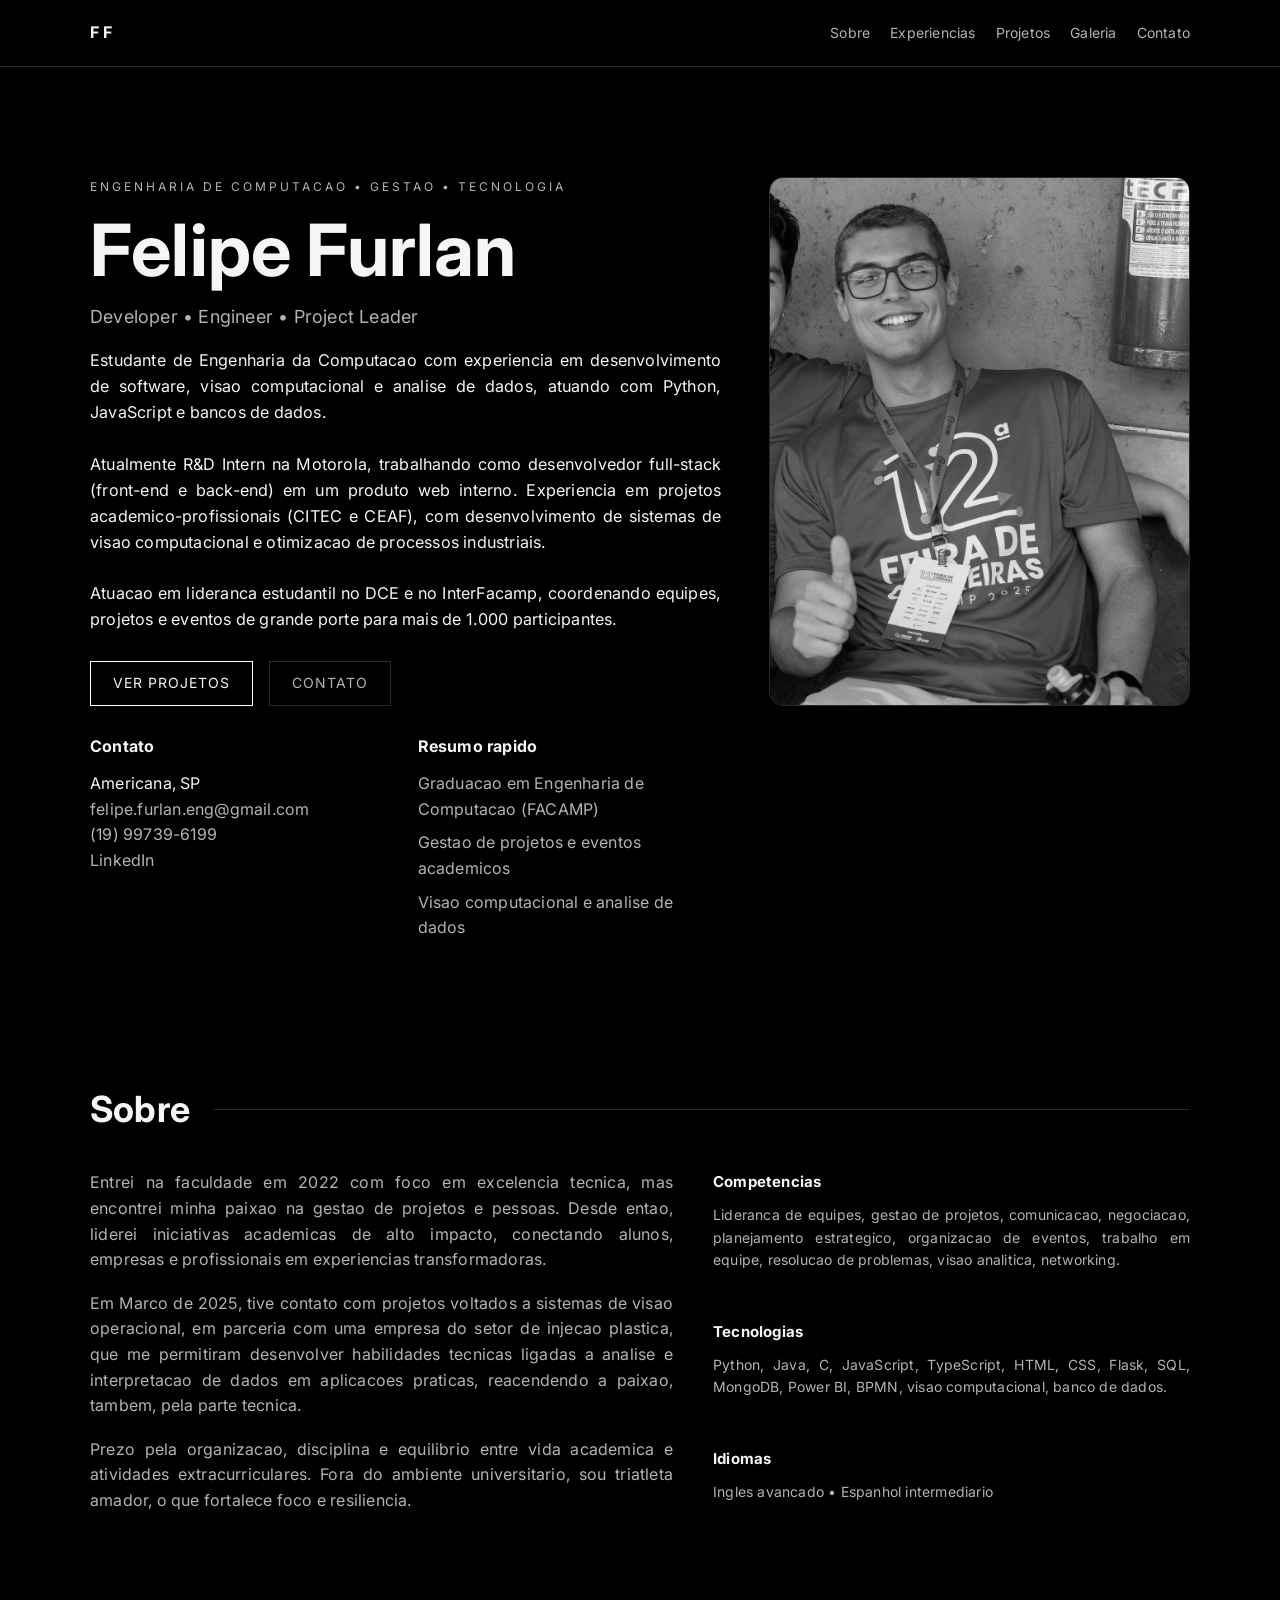
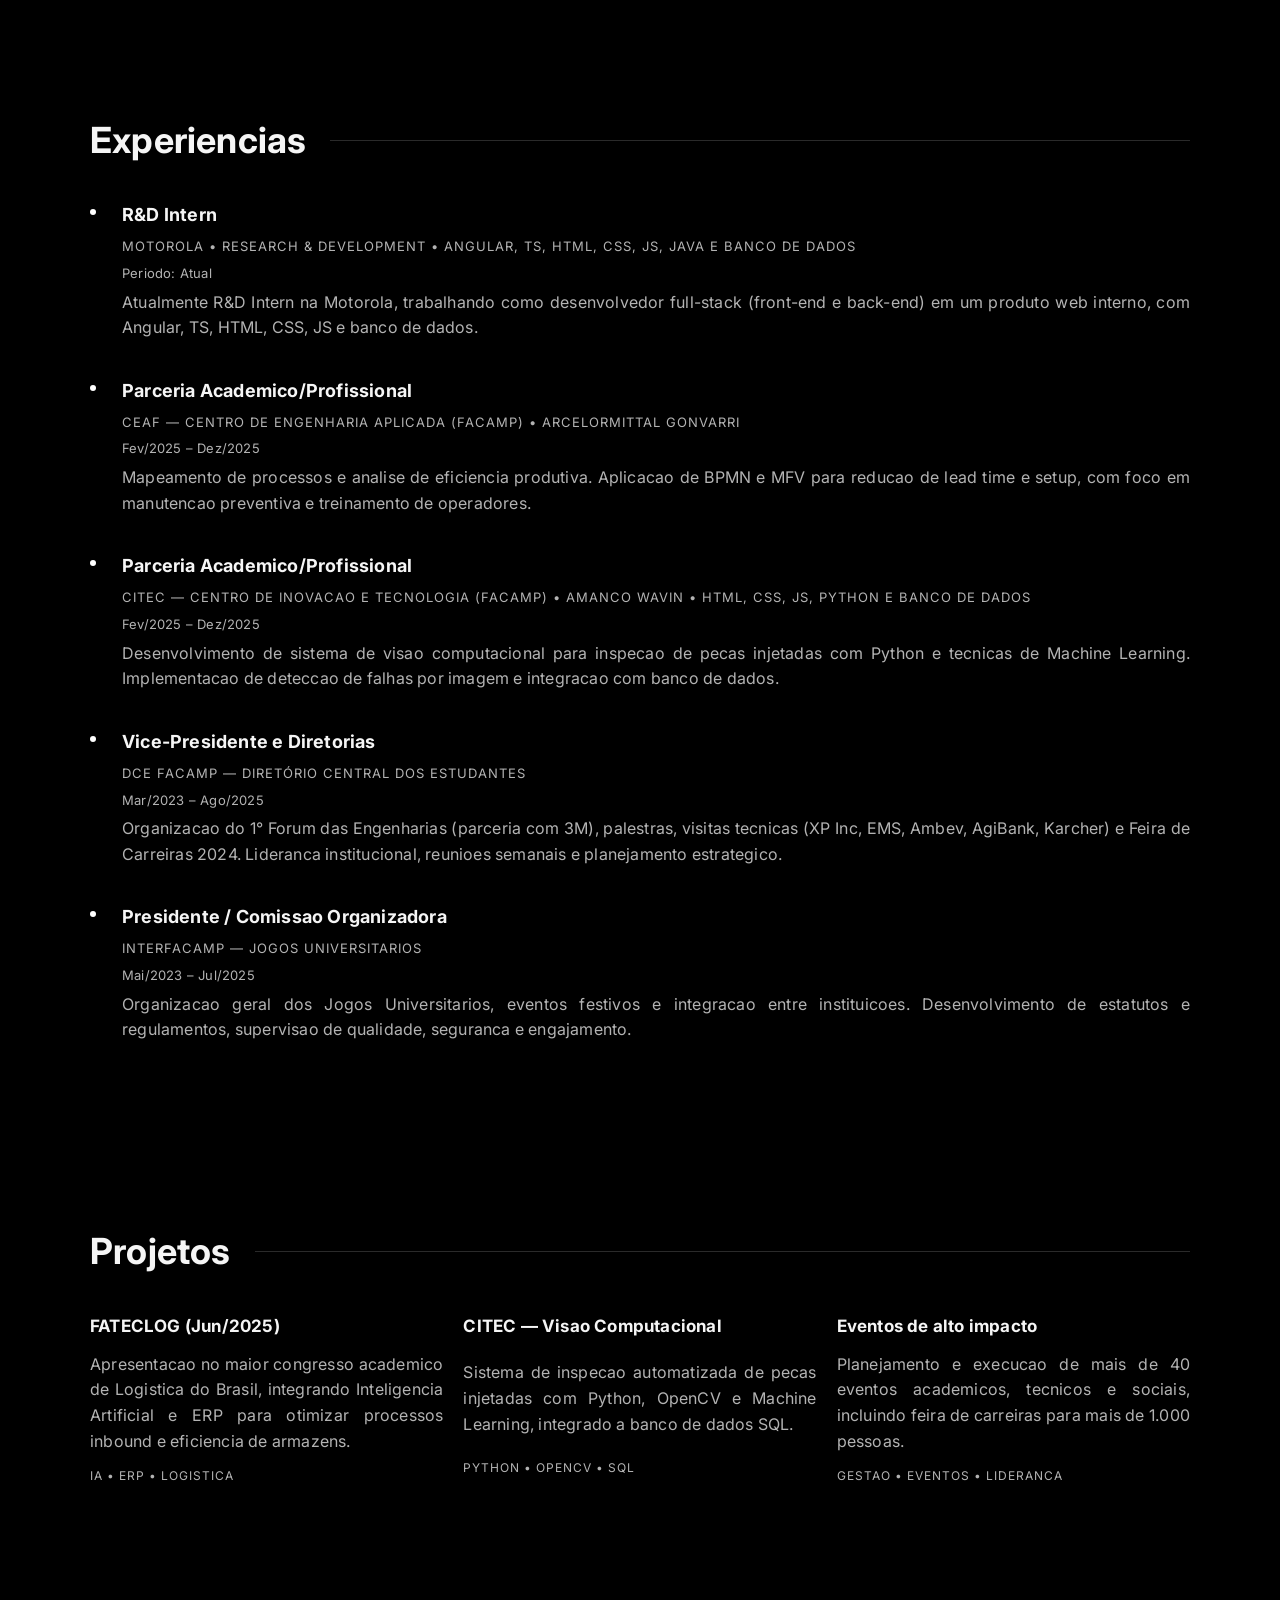
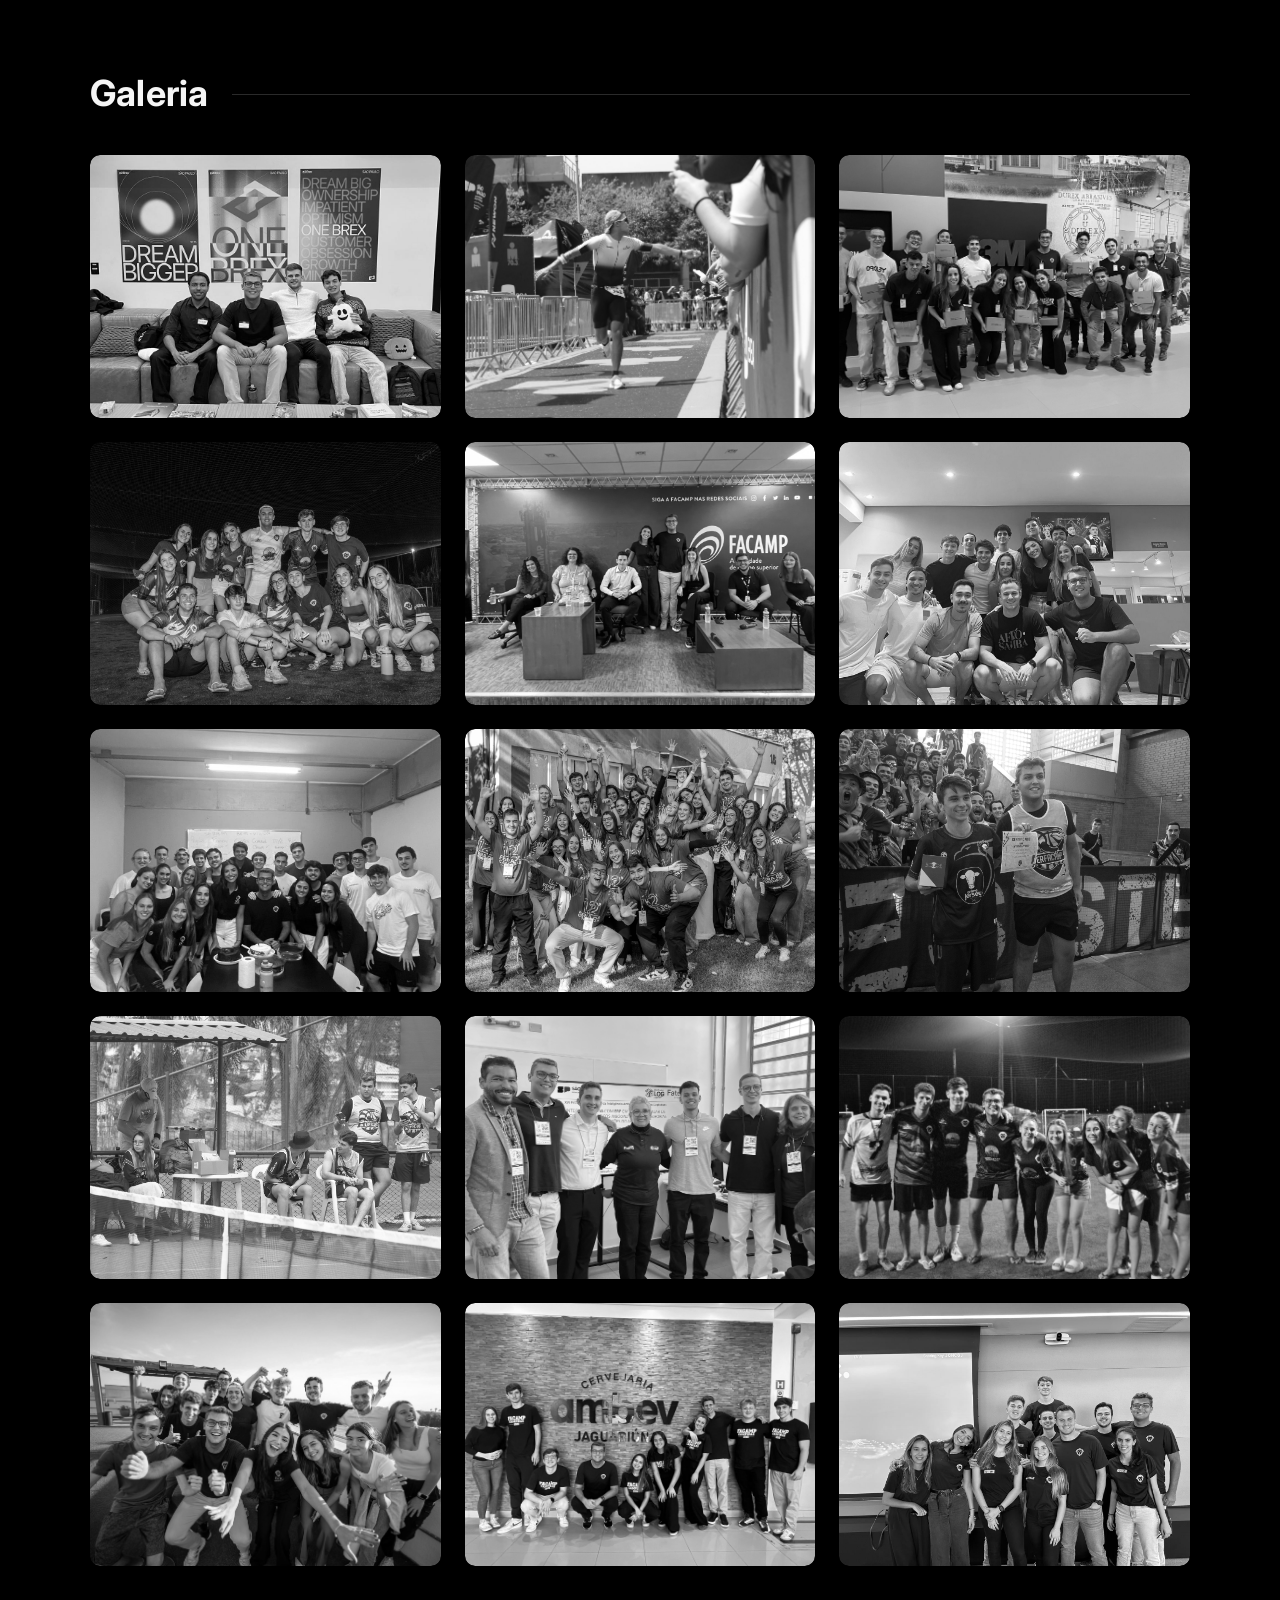
==== index.html @ 0fa77a97 "Use Portuguese section anchors in navigation." ====
<!DOCTYPE html>
<html lang="pt-BR">
  <head>
    <meta charset="UTF-8" />
    <meta name="viewport" content="width=device-width, initial-scale=1.0" />
    <title>Felipe Furlan | CV</title>
    <link rel="preconnect" href="https://fonts.googleapis.com" />
    <link rel="preconnect" href="https://fonts.gstatic.com" crossorigin />
    <link
      href="https://fonts.googleapis.com/css2?family=Inter:wght@300;400;500;600;700&display=swap"
      rel="stylesheet"
    />
    <link rel="stylesheet" href="assets/css/style.css" />
  </head>
  <body>
    <header class="site-header">
      <div class="container">
        <nav class="nav">
          <div class="logo">FF</div>
          <div class="nav-links">
            <a href="#sobre">Sobre</a>
            <a href="#experiencias">Experiencias</a>
            <a href="#projetos">Projetos</a>
            <a href="#galeria">Galeria</a>
            <a href="#contato">Contato</a>
          </div>
        </nav>
      </div>
    </header>

    <main>
      <section class="hero" id="top">
        <div class="container hero-grid">
          <div class="hero-text reveal">
            <p class="eyebrow">Engenharia de Computacao • Gestao • Tecnologia</p>
            <h1>Felipe Furlan</h1>
            <p class="subtitle">Developer • Engineer • Project Leader</p>
            <p class="lead">
              Estudante de Engenharia da Computacao com experiencia em
              desenvolvimento de software, visao computacional e analise de dados,
              atuando com Python, JavaScript e bancos de dados.
              <br /><br />
              Atualmente R&amp;D Intern na Motorola, trabalhando como desenvolvedor
              full-stack (front-end e back-end) em um produto web interno.
              Experiencia em projetos academico-profissionais (CITEC e CEAF), com
              desenvolvimento de sistemas de visao computacional e otimizacao de
              processos industriais.
              <br /><br />
              Atuacao em lideranca estudantil no DCE e no InterFacamp, coordenando
              equipes, projetos e eventos de grande porte para mais de 1.000
              participantes.
            </p>
            <div class="hero-actions">
              <a class="btn" href="#projetos">Ver projetos</a>
              <a class="btn ghost" href="#contato">Contato</a>
            </div>
            <div class="hero-info">
              <div class="info-card">
                <h3>Contato</h3>
                <p>Americana, SP</p>
                <p>
                  <a href="mailto:felipe.furlan.eng@gmail.com"
                    >felipe.furlan.eng@gmail.com</a
                  >
                </p>
                <p><a href="tel:+5519997396199">(19) 99739-6199</a></p>
                <p>
                  <a
                    href="https://www.linkedin.com/in/felipe-furlan-"
                    target="_blank"
                    rel="noreferrer"
                    >LinkedIn</a
                  >
                </p>
              </div>
              <div class="info-card">
                <h3>Resumo rapido</h3>
                <ul>
                  <li>Graduacao em Engenharia de Computacao (FACAMP)</li>
                  <li>Gestao de projetos e eventos academicos</li>
                  <li>Visao computacional e analise de dados</li>
                </ul>
              </div>
            </div>
          </div>
          <div class="hero-panel reveal">
            <div class="hero-photo">
              <button
                class="modal-trigger"
                data-title="Felipe Furlan"
                data-description="Estudante de Engenharia da Computacao, R&amp;D Intern na Motorola, com experiencia em desenvolvimento full-stack, visao computacional e analise de dados.&#10;&#10;Atuacao em projetos academico-profissionais (CITEC e CEAF) e em lideranca estudantil no DCE e InterFacamp, coordenando equipes e eventos de grande porte."
                data-size="fit"
                aria-label="Foto do Felipe Furlan"
              >
                <img src="Fotos/Felipe_Home.jpeg" alt="Felipe Furlan" />
              </button>
            </div>
          </div>
        </div>
      </section>

      <section class="section reveal" id="sobre">
        <div class="container">
          <div class="section-header">
            <h2>Sobre</h2>
            <div class="divider"></div>
          </div>
          <div class="about-grid">
            <div class="about-text">
              <p>
                Entrei na faculdade em 2022 com foco em excelencia tecnica, mas
                encontrei minha paixao na gestao de projetos e pessoas. Desde entao,
                liderei iniciativas academicas de alto impacto, conectando alunos,
                empresas e profissionais em experiencias transformadoras.
              </p>
              <p>
                Em Marco de 2025, tive contato com projetos voltados a sistemas de
                visao operacional, em parceria com uma empresa do setor de injecao
                plastica, que me permitiram desenvolver habilidades tecnicas ligadas
                a analise e interpretacao de dados em aplicacoes praticas,
                reacendendo a paixao, tambem, pela parte tecnica.
              </p>
              <p>
                Prezo pela organizacao, disciplina e equilibrio entre vida academica
                e atividades extracurriculares. Fora do ambiente universitario, sou
                triatleta amador, o que fortalece foco e resiliencia.
              </p>
            </div>
            <div class="about-skills">
              <div class="skill-block">
                <h3>Competencias</h3>
                <p>
                  Lideranca de equipes, gestao de projetos, comunicacao, negociacao,
                  planejamento estrategico, organizacao de eventos, trabalho em
                  equipe, resolucao de problemas, visao analitica, networking.
                </p>
              </div>
              <div class="skill-block">
                <h3>Tecnologias</h3>
                <p>
                  Python, Java, C, JavaScript, TypeScript, HTML, CSS, Flask, SQL,
                  MongoDB, Power BI, BPMN, visao computacional, banco de dados.
                </p>
              </div>
              <div class="skill-block">
                <h3>Idiomas</h3>
                <p>Ingles avancado • Espanhol intermediario</p>
              </div>
            </div>
          </div>
        </div>
      </section>

      <section class="section reveal" id="experiencias">
        <div class="container">
          <div class="section-header">
            <h2>Experiencias</h2>
            <div class="divider"></div>
          </div>
          <div class="timeline">
            <article class="timeline-item">
              <span class="timeline-dot" aria-hidden="true"></span>
              <div class="timeline-content">
                <h3>R&amp;D Intern</h3>
                <p class="experience-company">
                  Motorola • Research &amp; Development • Angular, TS, HTML, CSS, JS, Java
                  e banco de dados
                </p>
                <p class="experience-meta">Periodo: Atual</p>
                <p class="experience-description">
                  Atualmente R&amp;D
                  Intern na Motorola, trabalhando como desenvolvedor full-stack
                  (front-end e back-end) em um produto web interno, com Angular,
                  TS, HTML, CSS, JS e banco de dados.
                </p>
              </div>
            </article>
            <article class="timeline-item">
              <span class="timeline-dot" aria-hidden="true"></span>
              <div class="timeline-content">
                <h3>Parceria Academico/Profissional</h3>
                <p class="experience-company">
                  CEAF — Centro de Engenharia Aplicada (FACAMP) • ArcelorMittal
                  Gonvarri
                </p>
                <p class="experience-meta">Fev/2025 – Dez/2025</p>
                <p class="experience-description">
                  Mapeamento de processos e analise de eficiencia produtiva.
                  Aplicacao de BPMN e MFV para reducao de lead time e setup, com
                  foco em manutencao preventiva e treinamento de operadores.
                </p>
              </div>
            </article>
            <article class="timeline-item">
              <span class="timeline-dot" aria-hidden="true"></span>
              <div class="timeline-content">
                <h3>Parceria Academico/Profissional</h3>
                <p class="experience-company">
                  CITEC — Centro de Inovacao e Tecnologia (FACAMP) • Amanco Wavin •
                  HTML, CSS, JS, Python e banco de dados
                </p>
                <p class="experience-meta">Fev/2025 – Dez/2025</p>
                <p class="experience-description">
                  Desenvolvimento de sistema de visao computacional para inspecao
                  de pecas injetadas com Python e tecnicas de Machine Learning.
                  Implementacao de deteccao de falhas por imagem e integracao com
                  banco de dados.
                </p>
              </div>
            </article>
            <article class="timeline-item">
              <span class="timeline-dot" aria-hidden="true"></span>
              <div class="timeline-content">
                <h3>Vice-Presidente e Diretorias</h3>
                <p class="experience-company">
                  DCE FACAMP — Diretório Central dos Estudantes
                </p>
                <p class="experience-meta">Mar/2023 – Ago/2025</p>
                <p class="experience-description">
                  Organizacao do 1° Forum das Engenharias (parceria com 3M),
                  palestras, visitas tecnicas (XP Inc, EMS, Ambev, AgiBank, Karcher)
                  e Feira de Carreiras 2024. Lideranca institucional, reunioes
                  semanais e planejamento estrategico.
                </p>
              </div>
            </article>
            <article class="timeline-item">
              <span class="timeline-dot" aria-hidden="true"></span>
              <div class="timeline-content">
                <h3>Presidente / Comissao Organizadora</h3>
                <p class="experience-company">Interfacamp — Jogos Universitarios</p>
                <p class="experience-meta">Mai/2023 – Jul/2025</p>
                <p class="experience-description">
                  Organizacao geral dos Jogos Universitarios, eventos festivos e
                  integracao entre instituicoes. Desenvolvimento de estatutos e
                  regulamentos, supervisao de qualidade, seguranca e engajamento.
                </p>
              </div>
            </article>
          </div>
        </div>
      </section>

      <section class="section reveal" id="projetos">
        <div class="container">
          <div class="section-header">
            <h2>Projetos</h2>
            <div class="divider"></div>
          </div>
          <div class="cards">
            <article class="card">
              <h3>FATECLOG (Jun/2025)</h3>
              <p>
                Apresentacao no maior congresso academico de Logistica do Brasil,
                integrando Inteligencia Artificial e ERP para otimizar processos
                inbound e eficiencia de armazens.
              </p>
              <span class="tag">IA • ERP • Logistica</span>
            </article>
            <article class="card">
              <h3>CITEC — Visao Computacional</h3>
              <p>
                Sistema de inspecao automatizada de pecas injetadas com Python,
                OpenCV e Machine Learning, integrado a banco de dados SQL.
              </p>
              <span class="tag">Python • OpenCV • SQL</span>
            </article>
            <article class="card">
              <h3>Eventos de alto impacto</h3>
              <p>
                Planejamento e execucao de mais de 40 eventos academicos, tecnicos
                e sociais, incluindo feira de carreiras para mais de 1.000 pessoas.
              </p>
              <span class="tag">Gestao • Eventos • Lideranca</span>
            </article>
          </div>
        </div>
      </section>

      <section class="section reveal" id="galeria">
        <div class="container">
          <div class="section-header">
            <h2>Galeria</h2>
            <div class="divider"></div>
          </div>
          <div class="gallery-grid">
            <button
              class="gallery-item"
              data-title="Brex Challenge (2025)"
              data-description="Hackathon na sede da Brex, com foco em inovacao, negocios e resolucao de problemas reais."
              aria-label="Brex Challenge (2025)"
            >
              <img src="Fotos/Brex_Challlenge.jpeg" alt="Brex Challenge (2025)" />
            </button>
            <button
              class="gallery-item"
              data-title="Ironman 70.3 SP (2024)"
              data-description="Prova de endurance (1,9 km natacao, 90 km ciclismo e 21 km corrida), reforcando disciplina e resiliencia."
              aria-label="Ironman 70.3 SP (2024)"
            >
              <img src="Fotos/Meio_Iron_Final.JPG" alt="Ironman 70.3 SP (2024)" />
            </button>
            <button
              class="gallery-item"
              data-title="Visita Tecnica – 3M (2024)"
              data-description="Imersao no centro de inovacao e aplicacoes industriais de engenharia."
              aria-label="Visita Tecnica – 3M (2024)"
            >
              <img src="Fotos/Visita3M.JPG" alt="Visita Tecnica – 3M (2024)" />
            </button>
            <button
              class="gallery-item"
              data-title="Taca DCE FACAMP (2025)"
              data-description="Organizacao e lideranca de evento esportivo universitario."
              aria-label="Taca DCE FACAMP (2025)"
            >
              <img src="Fotos/TacaDCE2025.jpeg" alt="Taca DCE FACAMP (2025)" />
            </button>
            <button
              class="gallery-item"
              data-title="Roda de Conversa Academica (2024)"
              data-description="Mediacao de debates sobre carreira, mercado e formacao profissional."
              aria-label="Roda de Conversa Academica (2024)"
            >
              <img src="Fotos/1rodadeconversa.jpg" alt="Roda de Conversa Academica (2024)" />
            </button>
            <button
              class="gallery-item"
              data-title="Equipe DCE FACAMP (2023)"
              data-description="Atuacao em lideranca estudantil na organizacao de projetos e eventos."
              aria-label="Equipe DCE FACAMP (2023)"
            >
              <img src="Fotos/Equipe2023.JPG" alt="Equipe DCE FACAMP (2023)" />
            </button>
            <button
              class="gallery-item"
              data-title="Equipe DCE FACAMP (2024)"
              data-description="Gestao de equipes e projetos de maior escala, com foco em impacto academico."
              aria-label="Equipe DCE FACAMP (2024)"
            >
              <img src="Fotos/Equipe2024.JPG" alt="Equipe DCE FACAMP (2024)" />
            </button>
            <button
              class="gallery-item"
              data-title="Feira de Carreiras FACAMP (2025)"
              data-description="Organizacao de feira conectando mais de 1.000 estudantes ao mercado."
              aria-label="Feira de Carreiras FACAMP (2025)"
            >
              <img src="Fotos/Feira_2025.JPG" alt="Feira de Carreiras FACAMP (2025)" />
            </button>
            <button
              class="gallery-item"
              data-title="InterFacamp – Comissao Organizadora (2024)"
              data-description="Planejamento e execucao dos jogos universitarios."
              aria-label="InterFacamp – Comissao Organizadora (2024)"
            >
              <img src="Fotos/InterCO.JPG" alt="InterFacamp – Comissao Organizadora (2024)" />
            </button>
            <button
              class="gallery-item"
              data-title="InterFacamp – Tenis (2023)"
              data-description="Representacao esportiva da instituicao em competicoes oficiais."
              aria-label="InterFacamp – Tenis (2023)"
            >
              <img src="Fotos/InterFacamp2023tenis.JPG" alt="InterFacamp – Tenis (2023)" />
            </button>
            <button
              class="gallery-item"
              data-title="FatecLog (2025)"
              data-description="Participacao em evento tecnico de logistica, tecnologia e inovacao."
              aria-label="FatecLog (2025)"
            >
              <img src="Fotos/FatecLog.JPG" alt="FatecLog (2025)" />
            </button>
            <button
              class="gallery-item"
              data-title="Taca DCE FACAMP (2024)"
              data-description="Coordenacao de competicao esportiva universitaria."
              aria-label="Taca DCE FACAMP (2024)"
            >
              <img src="Fotos/TacaDCE2024.JPG" alt="Taca DCE FACAMP (2024)" />
            </button>
            <button
              class="gallery-item"
              data-title="Visita Tecnica – Agibank (2024)"
              data-description="Contato com estrategias de tecnologia e produtos financeiros."
              aria-label="Visita Tecnica – Agibank (2024)"
            >
              <img src="Fotos/VisitaAgi.JPG" alt="Visita Tecnica – Agibank (2024)" />
            </button>
            <button
              class="gallery-item"
              data-title="Visita Tecnica – Ambev (2024)"
              data-description="Imersao em processos industriais e gestao operacional."
              aria-label="Visita Tecnica – Ambev (2024)"
            >
              <img src="Fotos/VisitaAmbev.JPG" alt="Visita Tecnica – Ambev (2024)" />
            </button>
            <button
              class="gallery-item"
              data-title="Visita Tecnica – XP Investimentos (2023)"
              data-description="Discussoes sobre mercado financeiro, tecnologia e decisoes baseadas em dados."
              aria-label="Visita Tecnica – XP Investimentos (2023)"
            >
              <img src="Fotos/VisitaXPinv.JPG" alt="Visita Tecnica – XP Investimentos (2023)" />
            </button>
          </div>
        </div>
      </section>
    </main>

    <footer class="footer reveal" id="contato">
      <div class="container footer-grid">
        <div>
          <h3>Felipe Furlan</h3>
          <p>Engenharia de Computacao • Gestao de Projetos</p>
        </div>
        <div class="footer-links">
          <a href="mailto:felipe.furlan.eng@gmail.com">felipe.furlan.eng@gmail.com</a>
          <a href="tel:+5519997396199">(19) 99739-6199</a>
          <a
            href="https://www.linkedin.com/in/felipe-furlan-"
            target="_blank"
            rel="noreferrer"
            >LinkedIn</a
          >
          <span>Americana, SP</span>
        </div>
      </div>
    </footer>

    <div class="modal" id="gallery-modal" aria-hidden="true">
      <div class="modal-backdrop" data-close="true"></div>
      <div class="modal-content" role="dialog" aria-modal="true">
        <button class="modal-close" type="button" aria-label="Fechar">
          Fechar
        </button>
        <img src="" alt="Imagem ampliada" class="modal-image" />
        <h3 class="modal-title"></h3>
        <p class="modal-description"></p>
      </div>
    </div>

    <script src="assets/js/script.js"></script>
  </body>
</html>
---- assets/css/style.css ----
* {
  box-sizing: border-box;
  margin: 0;
  padding: 0;
}

:root {
  color-scheme: dark;
  --bg: #000000;
  --bg-soft: #0b0b0b;
  --bg-card: #111111;
  --text: #f5f5f5;
  --muted: #b3b3b3;
  --line: #2a2a2a;
  --accent: #ffffff;
}

body {
  font-family: "Inter", sans-serif;
  background: var(--bg);
  color: var(--text);
  line-height: 1.6;
  letter-spacing: 0.2px;
}

p {
  text-align: justify;
}

a {
  color: inherit;
  text-decoration: none;
}

img {
  display: block;
  width: 100%;
}

button {
  border: none;
  background: none;
  color: inherit;
  font: inherit;
  cursor: pointer;
}

.container {
  width: min(1100px, 90%);
  margin: 0 auto;
}

.site-header {
  position: sticky;
  top: 0;
  z-index: 10;
  background: rgba(0, 0, 0, 0.85);
  border-bottom: 1px solid var(--line);
  backdrop-filter: blur(10px);
}

.nav {
  display: flex;
  align-items: center;
  justify-content: space-between;
  padding: 20px 0;
  gap: 24px;
}

.logo {
  font-weight: 700;
  letter-spacing: 4px;
}

.nav-links {
  display: flex;
  gap: 20px;
  font-size: 14px;
  color: var(--muted);
}

.nav-links a:hover {
  color: var(--accent);
}

.hero {
  padding: 110px 0 80px;
}

.hero-grid {
  display: grid;
  grid-template-columns: 1.2fr 0.8fr;
  gap: 48px;
  align-items: start;
}

.eyebrow {
  text-transform: uppercase;
  font-size: 12px;
  color: var(--muted);
  letter-spacing: 3px;
}

h1 {
  font-size: clamp(40px, 6vw, 72px);
  line-height: 1.05;
  margin: 16px 0;
}

.subtitle {
  font-size: 18px;
  color: var(--muted);
  margin-bottom: 16px;
}

.lead {
  font-size: 16.2px;
  max-width: 100%;
  color: var(--text);
}

.hero-actions {
  margin-top: 28px;
  display: flex;
  gap: 16px;
}

.btn {
  border: 1px solid var(--accent);
  padding: 10px 22px;
  font-size: 14px;
  letter-spacing: 1px;
  text-transform: uppercase;
  transition: all 0.2s ease;
}

.btn:hover {
  background: var(--accent);
  color: var(--bg);
}

.btn.ghost {
  border-color: var(--line);
  color: var(--muted);
}

.btn.ghost:hover {
  border-color: var(--accent);
  color: var(--bg);
}

.hero-panel {
  display: flex;
  flex-direction: column;
  gap: 20px;
  max-width: 100%;
}

.hero-info {
  margin-top: 28px;
  display: grid;
  grid-template-columns: repeat(2, minmax(0, 1fr));
  gap: 24px;
}

.hero-photo {
  width: 100%;
}

.modal-trigger {
  display: block;
  width: 100%;
  border-radius: 14px;
  overflow: hidden;
  border: 1px solid var(--line);
}

.hero-photo img {
  width: 100%;
  height: auto;
  filter: grayscale(100%);
}

.info-card {
  padding: 0;
  border: 0;
  background: none;
}

.info-card h3 {
  font-size: 16px;
  margin-bottom: 12px;
}

.info-card ul {
  list-style: none;
  display: grid;
  gap: 8px;
  color: var(--muted);
}

.info-card a {
  color: var(--muted);
}

.info-card a:hover {
  color: var(--accent);
}

.section {
  padding: 90px 0;
}

#sobre {
  padding-top: 60px;
}

.section-header {
  display: flex;
  align-items: center;
  gap: 24px;
  margin-bottom: 32px;
}

.section-header h2 {
  font-size: clamp(28px, 3vw, 36px);
}

.divider {
  flex: 1;
  height: 1px;
  background: var(--line);
}

.about-grid {
  display: grid;
  grid-template-columns: 1.1fr 0.9fr;
  gap: 40px;
}

.about-text p {
  color: var(--muted);
  margin-bottom: 18px;
}

.about-skills {
  display: grid;
  gap: 20px;
}

.skill-block {
  border: 0;
  padding: 0;
  background: none;
}

.skill-block h3 {
  font-size: 15px;
  margin-bottom: 10px;
}

.skill-block p {
  color: var(--muted);
  font-size: 14px;
}

.timeline {
  display: grid;
  gap: 36px;
}

.timeline-item {
  display: grid;
  grid-template-columns: 12px 1fr;
  column-gap: 20px;
  align-items: start;
  padding: 0;
  border: 0;
  background: none;
}

.timeline-dot {
  width: 6px;
  height: 6px;
  border-radius: 50%;
  background: var(--accent);
  margin-top: 8px;
}

.timeline-content {
  text-align: left;
  display: grid;
  gap: 6px;
}

.timeline-content h3 {
  font-size: 18px;
  margin: 0;
}

.experience-company {
  font-size: 13px;
  color: var(--muted);
  text-transform: uppercase;
  letter-spacing: 1px;
}

.experience-meta {
  font-size: 13px;
  color: var(--muted);
}

.experience-description {
  color: var(--muted);
  text-align: justify;
  max-width: 100%;
}

.cards {
  display: grid;
  grid-template-columns: repeat(auto-fit, minmax(220px, 1fr));
  gap: 20px;
}

.card {
  border: 0;
  padding: 0;
  background: none;
  display: grid;
  gap: 12px;
  min-height: unset;
}

.card h3 {
  font-size: 17px;
}

.card p {
  color: var(--muted);
}

.tag {
  font-size: 12px;
  text-transform: uppercase;
  letter-spacing: 1px;
  color: var(--muted);
}

.gallery-grid {
  display: grid;
  grid-template-columns: repeat(auto-fit, minmax(280px, 1fr));
  gap: 24px;
}

.gallery-item {
  padding: 0;
  border: 0;
  background: none;
  overflow: hidden;
  text-align: left;
  display: block;
  aspect-ratio: 4 / 3;
  border-radius: 10px;
}

.gallery-item img {
  filter: grayscale(100%);
  transform: scale(1);
  transition: transform 0.35s ease-out, filter 0.35s ease-out;
  height: 100%;
  object-fit: cover;
  border-radius: inherit;
}

.gallery-item:hover img,
.gallery-item:focus-visible img {
  filter: grayscale(0%);
  transform: scale(1.05);
}

.gallery-item:focus-visible {
  outline: 1px solid var(--line);
  outline-offset: 6px;
}

.footer {
  padding: 70px 0;
  border-top: 1px solid var(--line);
  background: var(--bg-soft);
}

.footer-grid {
  display: flex;
  justify-content: space-between;
  gap: 24px;
  flex-wrap: wrap;
}

.footer-links {
  display: grid;
  gap: 10px;
  color: var(--muted);
}

.footer-links a:hover {
  color: var(--accent);
}

.modal {
  position: fixed;
  inset: 0;
  display: none;
  align-items: center;
  justify-content: center;
  z-index: 20;
}

.modal.open {
  display: flex;
}

.modal.fit .modal-content {
  width: auto;
  max-width: 70vw;
}

.modal.fit .modal-image {
  max-height: 60vh;
  object-fit: contain;
}

.modal-backdrop {
  position: absolute;
  inset: 0;
  background: rgba(0, 0, 0, 0.8);
}

.modal-content {
  position: relative;
  z-index: 1;
  background: var(--bg-card);
  border: 1px solid var(--line);
  padding: 24px;
  width: min(960px, 94%);
  display: grid;
  gap: 16px;
}

.modal-image {
  max-height: 560px;
  object-fit: cover;
}

.modal-close {
  border: 1px solid var(--line);
  padding: 6px 12px;
  justify-self: end;
  font-size: 12px;
  text-transform: uppercase;
}

.modal-title {
  font-size: 20px;
}

.modal-description {
  color: var(--muted);
}

.reveal {
  opacity: 0;
  transform: translateY(24px);
  transition: opacity 0.7s ease, transform 0.7s ease;
}

.reveal.is-visible {
  opacity: 1;
  transform: translateY(0);
}

@media (max-width: 900px) {
  .hero-grid,
  .about-grid {
    grid-template-columns: 1fr;
  }

  .nav-links {
    flex-wrap: wrap;
    justify-content: flex-end;
  }
}

@media (max-width: 600px) {
  .hero {
    padding-top: 90px;
  }

  .nav {
    flex-direction: column;
    align-items: flex-start;
  }

  .hero-actions {
    flex-direction: column;
    align-items: flex-start;
  }

  .hero-info {
    grid-template-columns: 1fr;
  }

  .section {
    padding: 70px 0;
  }
}

@media (prefers-reduced-motion: reduce) {
  .reveal {
    opacity: 1;
    transform: none;
    transition: none;
  }

  .gallery-item img {
    transition: none;
  }
}
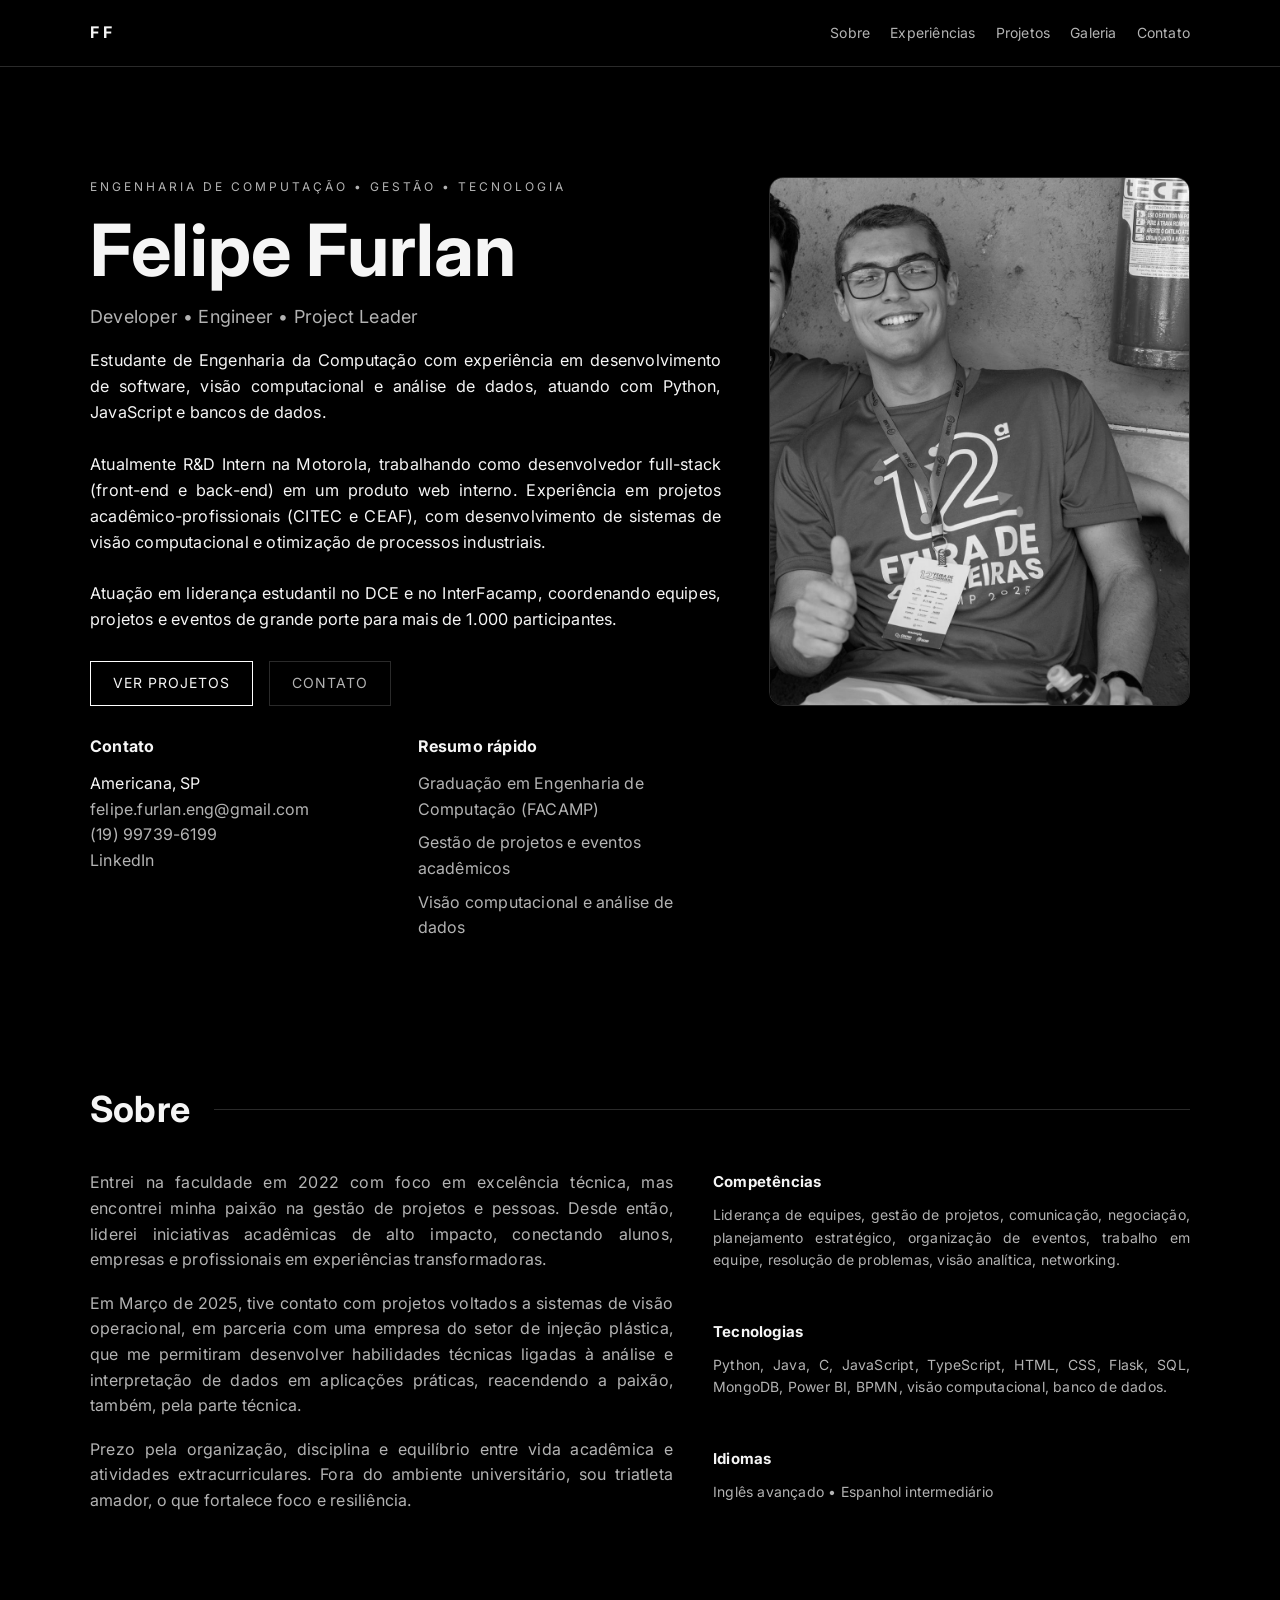
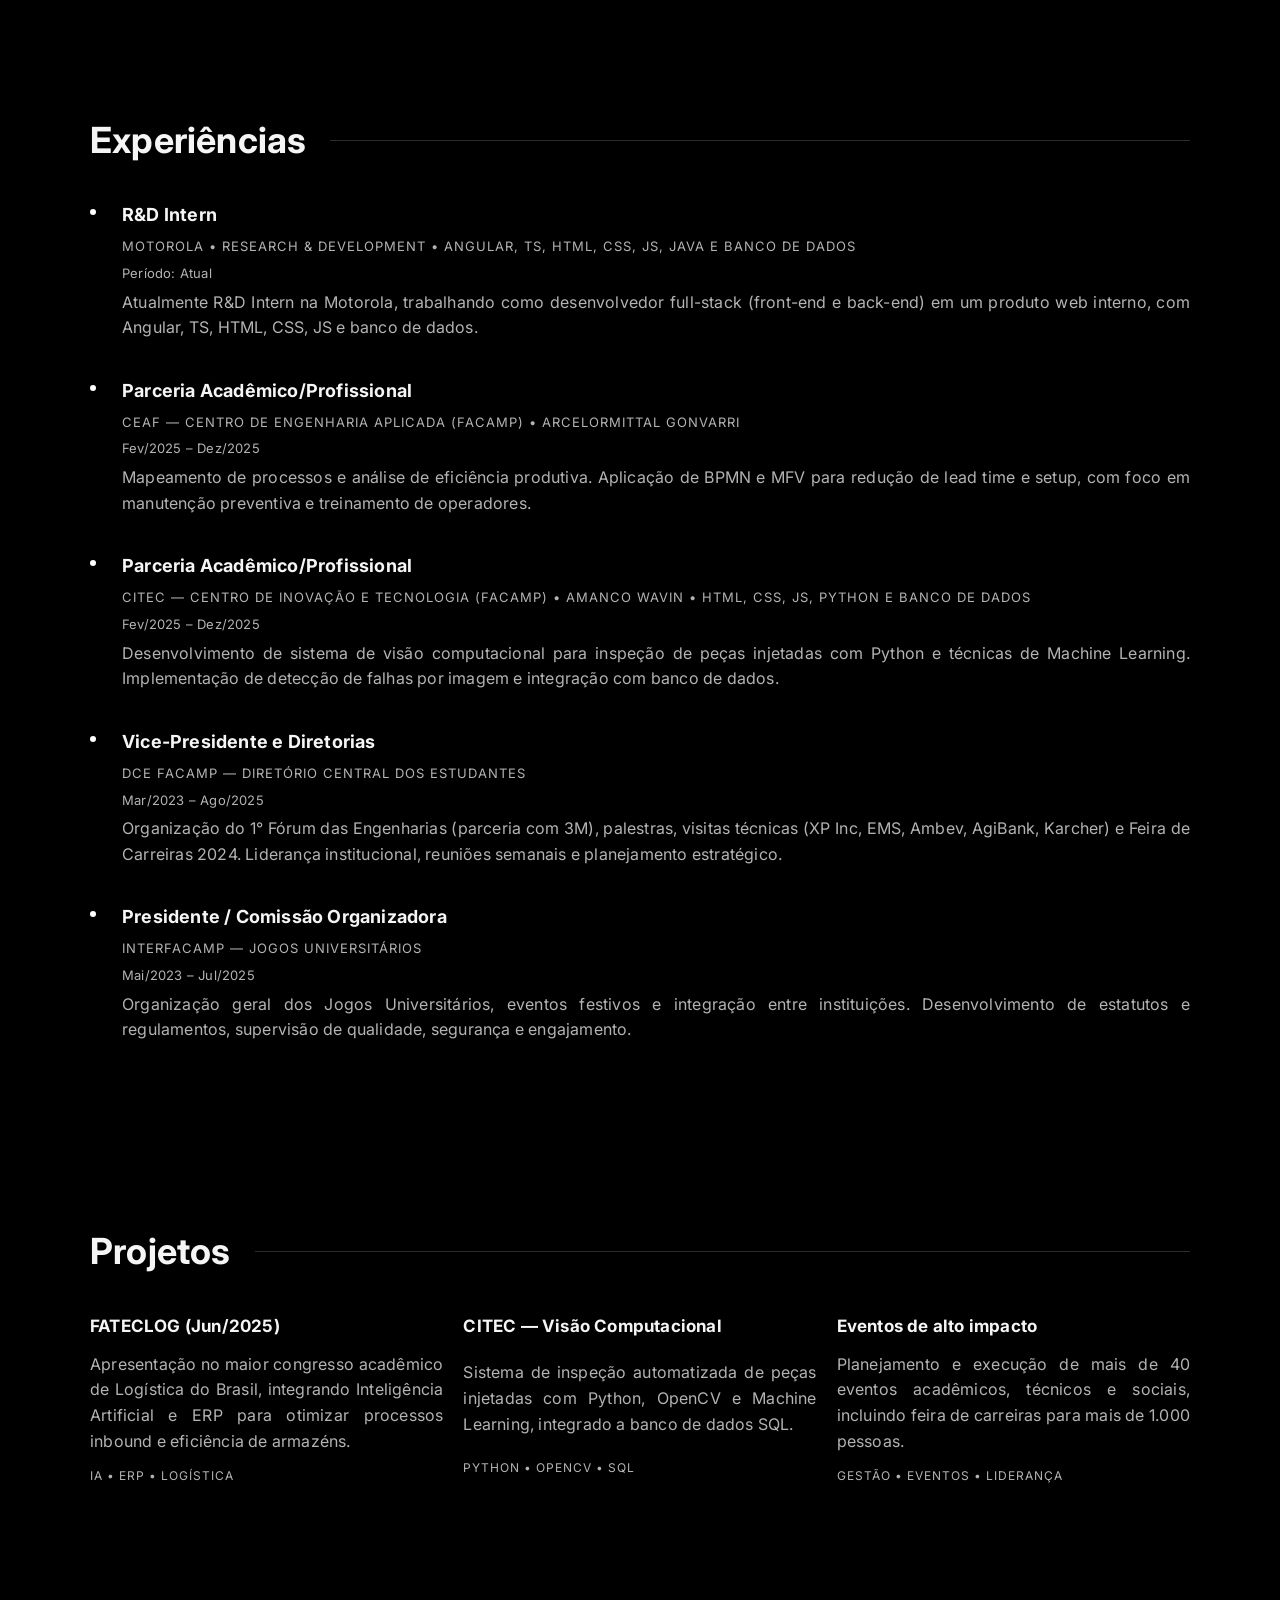
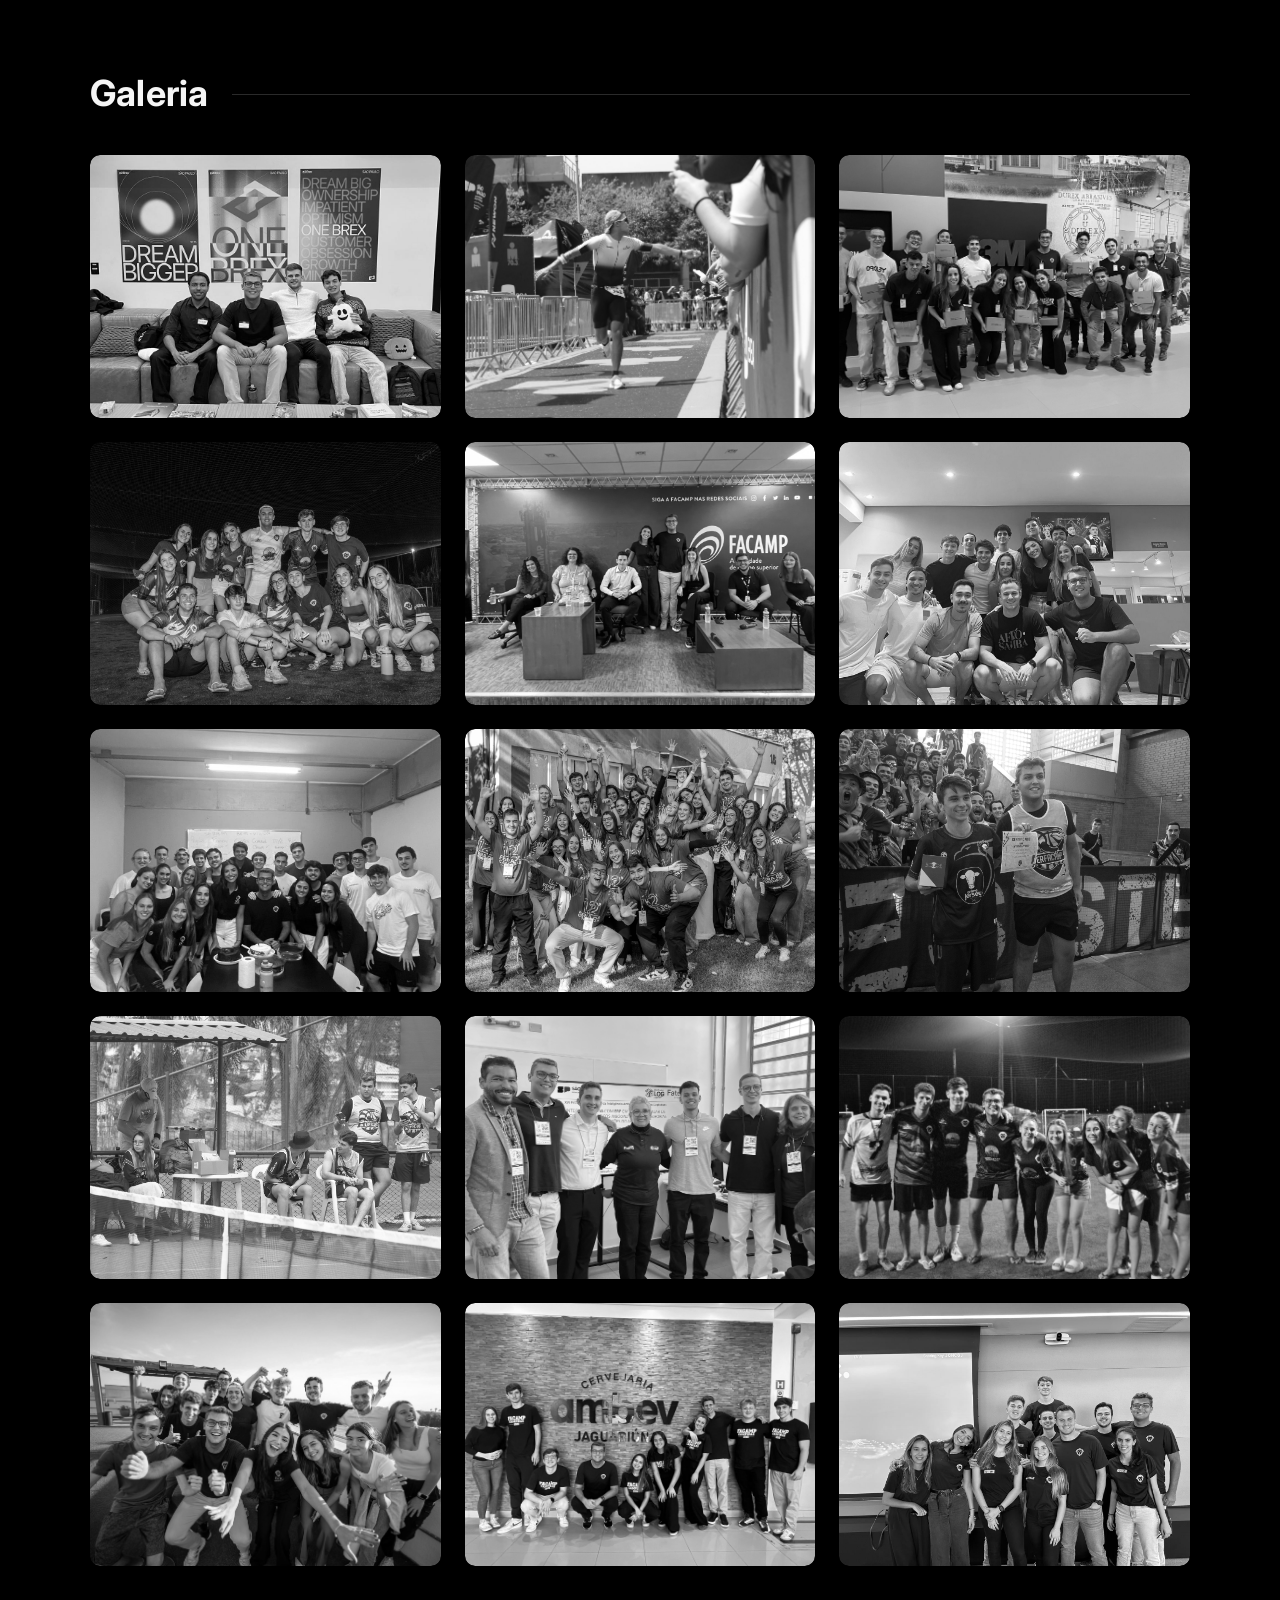
==== commit 43975f65: "Apply Portuguese accents and hide portfolio button." ====
--- a/index.html
+++ b/index.html
@@ -19,7 +19,7 @@
           <div class="logo">FF</div>
           <div class="nav-links">
             <a href="#sobre">Sobre</a>
-            <a href="#experiencias">Experiencias</a>
+            <a href="#experiencias">Experiências</a>
             <a href="#projetos">Projetos</a>
             <a href="#galeria">Galeria</a>
             <a href="#contato">Contato</a>
@@ -32,27 +32,30 @@
       <section class="hero" id="top">
         <div class="container hero-grid">
           <div class="hero-text reveal">
-            <p class="eyebrow">Engenharia de Computacao • Gestao • Tecnologia</p>
+            <p class="eyebrow">Engenharia de Computação • Gestão • Tecnologia</p>
             <h1>Felipe Furlan</h1>
             <p class="subtitle">Developer • Engineer • Project Leader</p>
             <p class="lead">
-              Estudante de Engenharia da Computacao com experiencia em
-              desenvolvimento de software, visao computacional e analise de dados,
+              Estudante de Engenharia da Computação com experiência em
+              desenvolvimento de software, visão computacional e análise de dados,
               atuando com Python, JavaScript e bancos de dados.
               <br /><br />
               Atualmente R&amp;D Intern na Motorola, trabalhando como desenvolvedor
               full-stack (front-end e back-end) em um produto web interno.
-              Experiencia em projetos academico-profissionais (CITEC e CEAF), com
-              desenvolvimento de sistemas de visao computacional e otimizacao de
+              Experiência em projetos acadêmico-profissionais (CITEC e CEAF), com
+              desenvolvimento de sistemas de visão computacional e otimização de
               processos industriais.
               <br /><br />
-              Atuacao em lideranca estudantil no DCE e no InterFacamp, coordenando
+              Atuação em liderança estudantil no DCE e no InterFacamp, coordenando
               equipes, projetos e eventos de grande porte para mais de 1.000
               participantes.
             </p>
             <div class="hero-actions">
               <a class="btn" href="#projetos">Ver projetos</a>
               <a class="btn ghost" href="#contato">Contato</a>
+              <a class="btn is-hidden" href="portfolio-sites.html"
+                >Portfólio de sites</a
+              >
             </div>
             <div class="hero-info">
               <div class="info-card">
@@ -74,11 +77,11 @@
                 </p>
               </div>
               <div class="info-card">
-                <h3>Resumo rapido</h3>
+                <h3>Resumo rápido</h3>
                 <ul>
-                  <li>Graduacao em Engenharia de Computacao (FACAMP)</li>
-                  <li>Gestao de projetos e eventos academicos</li>
-                  <li>Visao computacional e analise de dados</li>
+                  <li>Graduação em Engenharia de Computação (FACAMP)</li>
+                  <li>Gestão de projetos e eventos acadêmicos</li>
+                  <li>Visão computacional e análise de dados</li>
                 </ul>
               </div>
             </div>
@@ -88,7 +91,7 @@
               <button
                 class="modal-trigger"
                 data-title="Felipe Furlan"
-                data-description="Estudante de Engenharia da Computacao, R&amp;D Intern na Motorola, com experiencia em desenvolvimento full-stack, visao computacional e analise de dados.&#10;&#10;Atuacao em projetos academico-profissionais (CITEC e CEAF) e em lideranca estudantil no DCE e InterFacamp, coordenando equipes e eventos de grande porte."
+                data-description="Estudante de Engenharia da Computação, R&amp;D Intern na Motorola, com experiência em desenvolvimento full-stack, visão computacional e análise de dados.&#10;&#10;Atuação em projetos acadêmico-profissionais (CITEC e CEAF) e em liderança estudantil no DCE e InterFacamp, coordenando equipes e eventos de grande porte."
                 data-size="fit"
                 aria-label="Foto do Felipe Furlan"
               >
@@ -108,43 +111,43 @@
           <div class="about-grid">
             <div class="about-text">
               <p>
-                Entrei na faculdade em 2022 com foco em excelencia tecnica, mas
-                encontrei minha paixao na gestao de projetos e pessoas. Desde entao,
-                liderei iniciativas academicas de alto impacto, conectando alunos,
-                empresas e profissionais em experiencias transformadoras.
-              </p>
-              <p>
-                Em Marco de 2025, tive contato com projetos voltados a sistemas de
-                visao operacional, em parceria com uma empresa do setor de injecao
-                plastica, que me permitiram desenvolver habilidades tecnicas ligadas
-                a analise e interpretacao de dados em aplicacoes praticas,
-                reacendendo a paixao, tambem, pela parte tecnica.
-              </p>
-              <p>
-                Prezo pela organizacao, disciplina e equilibrio entre vida academica
-                e atividades extracurriculares. Fora do ambiente universitario, sou
-                triatleta amador, o que fortalece foco e resiliencia.
+                Entrei na faculdade em 2022 com foco em excelência técnica, mas
+                encontrei minha paixão na gestão de projetos e pessoas. Desde então,
+                liderei iniciativas acadêmicas de alto impacto, conectando alunos,
+                empresas e profissionais em experiências transformadoras.
+              </p>
+              <p>
+                Em Março de 2025, tive contato com projetos voltados a sistemas de
+                visão operacional, em parceria com uma empresa do setor de injeção
+                plástica, que me permitiram desenvolver habilidades técnicas ligadas
+                à análise e interpretação de dados em aplicações práticas,
+                reacendendo a paixão, também, pela parte técnica.
+              </p>
+              <p>
+                Prezo pela organização, disciplina e equilíbrio entre vida acadêmica
+                e atividades extracurriculares. Fora do ambiente universitário, sou
+                triatleta amador, o que fortalece foco e resiliência.
               </p>
             </div>
             <div class="about-skills">
               <div class="skill-block">
-                <h3>Competencias</h3>
+                <h3>Competências</h3>
                 <p>
-                  Lideranca de equipes, gestao de projetos, comunicacao, negociacao,
-                  planejamento estrategico, organizacao de eventos, trabalho em
-                  equipe, resolucao de problemas, visao analitica, networking.
+                  Liderança de equipes, gestão de projetos, comunicação, negociação,
+                  planejamento estratégico, organização de eventos, trabalho em
+                  equipe, resolução de problemas, visão analítica, networking.
                 </p>
               </div>
               <div class="skill-block">
                 <h3>Tecnologias</h3>
                 <p>
                   Python, Java, C, JavaScript, TypeScript, HTML, CSS, Flask, SQL,
-                  MongoDB, Power BI, BPMN, visao computacional, banco de dados.
+                  MongoDB, Power BI, BPMN, visão computacional, banco de dados.
                 </p>
               </div>
               <div class="skill-block">
                 <h3>Idiomas</h3>
-                <p>Ingles avancado • Espanhol intermediario</p>
+                <p>Inglês avançado • Espanhol intermediário</p>
               </div>
             </div>
           </div>
@@ -154,7 +157,7 @@
       <section class="section reveal" id="experiencias">
         <div class="container">
           <div class="section-header">
-            <h2>Experiencias</h2>
+            <h2>Experiências</h2>
             <div class="divider"></div>
           </div>
           <div class="timeline">
@@ -166,7 +169,7 @@
                   Motorola • Research &amp; Development • Angular, TS, HTML, CSS, JS, Java
                   e banco de dados
                 </p>
-                <p class="experience-meta">Periodo: Atual</p>
+                <p class="experience-meta">Período: Atual</p>
                 <p class="experience-description">
                   Atualmente R&amp;D
                   Intern na Motorola, trabalhando como desenvolvedor full-stack
@@ -178,32 +181,32 @@
             <article class="timeline-item">
               <span class="timeline-dot" aria-hidden="true"></span>
               <div class="timeline-content">
-                <h3>Parceria Academico/Profissional</h3>
+                <h3>Parceria Acadêmico/Profissional</h3>
                 <p class="experience-company">
                   CEAF — Centro de Engenharia Aplicada (FACAMP) • ArcelorMittal
                   Gonvarri
                 </p>
                 <p class="experience-meta">Fev/2025 – Dez/2025</p>
                 <p class="experience-description">
-                  Mapeamento de processos e analise de eficiencia produtiva.
-                  Aplicacao de BPMN e MFV para reducao de lead time e setup, com
-                  foco em manutencao preventiva e treinamento de operadores.
+                  Mapeamento de processos e análise de eficiência produtiva.
+                  Aplicação de BPMN e MFV para redução de lead time e setup, com
+                  foco em manutenção preventiva e treinamento de operadores.
                 </p>
               </div>
             </article>
             <article class="timeline-item">
               <span class="timeline-dot" aria-hidden="true"></span>
               <div class="timeline-content">
-                <h3>Parceria Academico/Profissional</h3>
+                <h3>Parceria Acadêmico/Profissional</h3>
                 <p class="experience-company">
-                  CITEC — Centro de Inovacao e Tecnologia (FACAMP) • Amanco Wavin •
+                  CITEC — Centro de Inovação e Tecnologia (FACAMP) • Amanco Wavin •
                   HTML, CSS, JS, Python e banco de dados
                 </p>
                 <p class="experience-meta">Fev/2025 – Dez/2025</p>
                 <p class="experience-description">
-                  Desenvolvimento de sistema de visao computacional para inspecao
-                  de pecas injetadas com Python e tecnicas de Machine Learning.
-                  Implementacao de deteccao de falhas por imagem e integracao com
+                  Desenvolvimento de sistema de visão computacional para inspeção
+                  de peças injetadas com Python e técnicas de Machine Learning.
+                  Implementação de detecção de falhas por imagem e integração com
                   banco de dados.
                 </p>
               </div>
@@ -217,23 +220,23 @@
                 </p>
                 <p class="experience-meta">Mar/2023 – Ago/2025</p>
                 <p class="experience-description">
-                  Organizacao do 1° Forum das Engenharias (parceria com 3M),
-                  palestras, visitas tecnicas (XP Inc, EMS, Ambev, AgiBank, Karcher)
-                  e Feira de Carreiras 2024. Lideranca institucional, reunioes
-                  semanais e planejamento estrategico.
+                  Organização do 1° Fórum das Engenharias (parceria com 3M),
+                  palestras, visitas técnicas (XP Inc, EMS, Ambev, AgiBank, Karcher)
+                  e Feira de Carreiras 2024. Liderança institucional, reuniões
+                  semanais e planejamento estratégico.
                 </p>
               </div>
             </article>
             <article class="timeline-item">
               <span class="timeline-dot" aria-hidden="true"></span>
               <div class="timeline-content">
-                <h3>Presidente / Comissao Organizadora</h3>
-                <p class="experience-company">Interfacamp — Jogos Universitarios</p>
+                <h3>Presidente / Comissão Organizadora</h3>
+                <p class="experience-company">Interfacamp — Jogos Universitários</p>
                 <p class="experience-meta">Mai/2023 – Jul/2025</p>
                 <p class="experience-description">
-                  Organizacao geral dos Jogos Universitarios, eventos festivos e
-                  integracao entre instituicoes. Desenvolvimento de estatutos e
-                  regulamentos, supervisao de qualidade, seguranca e engajamento.
+                  Organização geral dos Jogos Universitários, eventos festivos e
+                  integração entre instituições. Desenvolvimento de estatutos e
+                  regulamentos, supervisão de qualidade, segurança e engajamento.
                 </p>
               </div>
             </article>
@@ -251,16 +254,16 @@
             <article class="card">
               <h3>FATECLOG (Jun/2025)</h3>
               <p>
-                Apresentacao no maior congresso academico de Logistica do Brasil,
-                integrando Inteligencia Artificial e ERP para otimizar processos
-                inbound e eficiencia de armazens.
-              </p>
-              <span class="tag">IA • ERP • Logistica</span>
+                Apresentação no maior congresso acadêmico de Logística do Brasil,
+                integrando Inteligência Artificial e ERP para otimizar processos
+                inbound e eficiência de armazéns.
+              </p>
+              <span class="tag">IA • ERP • Logística</span>
             </article>
             <article class="card">
-              <h3>CITEC — Visao Computacional</h3>
-              <p>
-                Sistema de inspecao automatizada de pecas injetadas com Python,
+              <h3>CITEC — Visão Computacional</h3>
+              <p>
+                Sistema de inspeção automatizada de peças injetadas com Python,
                 OpenCV e Machine Learning, integrado a banco de dados SQL.
               </p>
               <span class="tag">Python • OpenCV • SQL</span>
@@ -268,10 +271,10 @@
             <article class="card">
               <h3>Eventos de alto impacto</h3>
               <p>
-                Planejamento e execucao de mais de 40 eventos academicos, tecnicos
+                Planejamento e execução de mais de 40 eventos acadêmicos, técnicos
                 e sociais, incluindo feira de carreiras para mais de 1.000 pessoas.
               </p>
-              <span class="tag">Gestao • Eventos • Lideranca</span>
+              <span class="tag">Gestão • Eventos • Liderança</span>
             </article>
           </div>
         </div>
@@ -287,7 +290,7 @@
             <button
               class="gallery-item"
               data-title="Brex Challenge (2025)"
-              data-description="Hackathon na sede da Brex, com foco em inovacao, negocios e resolucao de problemas reais."
+              data-description="Hackathon na sede da Brex, com foco em inovação, negócios e resolução de problemas reais."
               aria-label="Brex Challenge (2025)"
             >
               <img src="Fotos/Brex_Challlenge.jpeg" alt="Brex Challenge (2025)" />
@@ -295,39 +298,39 @@
             <button
               class="gallery-item"
               data-title="Ironman 70.3 SP (2024)"
-              data-description="Prova de endurance (1,9 km natacao, 90 km ciclismo e 21 km corrida), reforcando disciplina e resiliencia."
+              data-description="Prova de endurance (1,9 km natação, 90 km ciclismo e 21 km corrida), reforçando disciplina e resiliência."
               aria-label="Ironman 70.3 SP (2024)"
             >
               <img src="Fotos/Meio_Iron_Final.JPG" alt="Ironman 70.3 SP (2024)" />
             </button>
             <button
               class="gallery-item"
-              data-title="Visita Tecnica – 3M (2024)"
-              data-description="Imersao no centro de inovacao e aplicacoes industriais de engenharia."
-              aria-label="Visita Tecnica – 3M (2024)"
-            >
-              <img src="Fotos/Visita3M.JPG" alt="Visita Tecnica – 3M (2024)" />
-            </button>
-            <button
-              class="gallery-item"
-              data-title="Taca DCE FACAMP (2025)"
-              data-description="Organizacao e lideranca de evento esportivo universitario."
-              aria-label="Taca DCE FACAMP (2025)"
-            >
-              <img src="Fotos/TacaDCE2025.jpeg" alt="Taca DCE FACAMP (2025)" />
-            </button>
-            <button
-              class="gallery-item"
-              data-title="Roda de Conversa Academica (2024)"
-              data-description="Mediacao de debates sobre carreira, mercado e formacao profissional."
-              aria-label="Roda de Conversa Academica (2024)"
-            >
-              <img src="Fotos/1rodadeconversa.jpg" alt="Roda de Conversa Academica (2024)" />
+              data-title="Visita Técnica – 3M (2024)"
+              data-description="Imersão no centro de inovação e aplicações industriais de engenharia."
+              aria-label="Visita Técnica – 3M (2024)"
+            >
+              <img src="Fotos/Visita3M.JPG" alt="Visita Técnica – 3M (2024)" />
+            </button>
+            <button
+              class="gallery-item"
+              data-title="Taça DCE FACAMP (2025)"
+              data-description="Organização e liderança de evento esportivo universitário."
+              aria-label="Taça DCE FACAMP (2025)"
+            >
+              <img src="Fotos/TacaDCE2025.jpeg" alt="Taça DCE FACAMP (2025)" />
+            </button>
+            <button
+              class="gallery-item"
+              data-title="Roda de Conversa Acadêmica (2024)"
+              data-description="Mediação de debates sobre carreira, mercado e formação profissional."
+              aria-label="Roda de Conversa Acadêmica (2024)"
+            >
+              <img src="Fotos/1rodadeconversa.jpg" alt="Roda de Conversa Acadêmica (2024)" />
             </button>
             <button
               class="gallery-item"
               data-title="Equipe DCE FACAMP (2023)"
-              data-description="Atuacao em lideranca estudantil na organizacao de projetos e eventos."
+              data-description="Atuação em liderança estudantil na organização de projetos e eventos."
               aria-label="Equipe DCE FACAMP (2023)"
             >
               <img src="Fotos/Equipe2023.JPG" alt="Equipe DCE FACAMP (2023)" />
@@ -335,7 +338,7 @@
             <button
               class="gallery-item"
               data-title="Equipe DCE FACAMP (2024)"
-              data-description="Gestao de equipes e projetos de maior escala, com foco em impacto academico."
+              data-description="Gestão de equipes e projetos de maior escala, com foco em impacto acadêmico."
               aria-label="Equipe DCE FACAMP (2024)"
             >
               <img src="Fotos/Equipe2024.JPG" alt="Equipe DCE FACAMP (2024)" />
@@ -343,66 +346,66 @@
             <button
               class="gallery-item"
               data-title="Feira de Carreiras FACAMP (2025)"
-              data-description="Organizacao de feira conectando mais de 1.000 estudantes ao mercado."
+              data-description="Organização de feira conectando mais de 1.000 estudantes ao mercado."
               aria-label="Feira de Carreiras FACAMP (2025)"
             >
               <img src="Fotos/Feira_2025.JPG" alt="Feira de Carreiras FACAMP (2025)" />
             </button>
             <button
               class="gallery-item"
-              data-title="InterFacamp – Comissao Organizadora (2024)"
-              data-description="Planejamento e execucao dos jogos universitarios."
-              aria-label="InterFacamp – Comissao Organizadora (2024)"
-            >
-              <img src="Fotos/InterCO.JPG" alt="InterFacamp – Comissao Organizadora (2024)" />
-            </button>
-            <button
-              class="gallery-item"
-              data-title="InterFacamp – Tenis (2023)"
-              data-description="Representacao esportiva da instituicao em competicoes oficiais."
-              aria-label="InterFacamp – Tenis (2023)"
-            >
-              <img src="Fotos/InterFacamp2023tenis.JPG" alt="InterFacamp – Tenis (2023)" />
+              data-title="InterFacamp – Comissão Organizadora (2024)"
+              data-description="Planejamento e execução dos jogos universitários."
+              aria-label="InterFacamp – Comissão Organizadora (2024)"
+            >
+              <img src="Fotos/InterCO.JPG" alt="InterFacamp – Comissão Organizadora (2024)" />
+            </button>
+            <button
+              class="gallery-item"
+              data-title="InterFacamp – Tênis (2023)"
+              data-description="Representação esportiva da instituição em competições oficiais."
+              aria-label="InterFacamp – Tênis (2023)"
+            >
+              <img src="Fotos/InterFacamp2023tenis.JPG" alt="InterFacamp – Tênis (2023)" />
             </button>
             <button
               class="gallery-item"
               data-title="FatecLog (2025)"
-              data-description="Participacao em evento tecnico de logistica, tecnologia e inovacao."
+              data-description="Participação em evento técnico de logística, tecnologia e inovação."
               aria-label="FatecLog (2025)"
             >
               <img src="Fotos/FatecLog.JPG" alt="FatecLog (2025)" />
             </button>
             <button
               class="gallery-item"
-              data-title="Taca DCE FACAMP (2024)"
-              data-description="Coordenacao de competicao esportiva universitaria."
-              aria-label="Taca DCE FACAMP (2024)"
-            >
-              <img src="Fotos/TacaDCE2024.JPG" alt="Taca DCE FACAMP (2024)" />
-            </button>
-            <button
-              class="gallery-item"
-              data-title="Visita Tecnica – Agibank (2024)"
-              data-description="Contato com estrategias de tecnologia e produtos financeiros."
-              aria-label="Visita Tecnica – Agibank (2024)"
-            >
-              <img src="Fotos/VisitaAgi.JPG" alt="Visita Tecnica – Agibank (2024)" />
-            </button>
-            <button
-              class="gallery-item"
-              data-title="Visita Tecnica – Ambev (2024)"
-              data-description="Imersao em processos industriais e gestao operacional."
-              aria-label="Visita Tecnica – Ambev (2024)"
-            >
-              <img src="Fotos/VisitaAmbev.JPG" alt="Visita Tecnica – Ambev (2024)" />
-            </button>
-            <button
-              class="gallery-item"
-              data-title="Visita Tecnica – XP Investimentos (2023)"
-              data-description="Discussoes sobre mercado financeiro, tecnologia e decisoes baseadas em dados."
-              aria-label="Visita Tecnica – XP Investimentos (2023)"
-            >
-              <img src="Fotos/VisitaXPinv.JPG" alt="Visita Tecnica – XP Investimentos (2023)" />
+              data-title="Taça DCE FACAMP (2024)"
+              data-description="Coordenação de competição esportiva universitária."
+              aria-label="Taça DCE FACAMP (2024)"
+            >
+              <img src="Fotos/TacaDCE2024.JPG" alt="Taça DCE FACAMP (2024)" />
+            </button>
+            <button
+              class="gallery-item"
+              data-title="Visita Técnica – Agibank (2024)"
+              data-description="Contato com estratégias de tecnologia e produtos financeiros."
+              aria-label="Visita Técnica – Agibank (2024)"
+            >
+              <img src="Fotos/VisitaAgi.JPG" alt="Visita Técnica – Agibank (2024)" />
+            </button>
+            <button
+              class="gallery-item"
+              data-title="Visita Técnica – Ambev (2024)"
+              data-description="Imersão em processos industriais e gestão operacional."
+              aria-label="Visita Técnica – Ambev (2024)"
+            >
+              <img src="Fotos/VisitaAmbev.JPG" alt="Visita Técnica – Ambev (2024)" />
+            </button>
+            <button
+              class="gallery-item"
+              data-title="Visita Técnica – XP Investimentos (2023)"
+              data-description="Discussões sobre mercado financeiro, tecnologia e decisões baseadas em dados."
+              aria-label="Visita Técnica – XP Investimentos (2023)"
+            >
+              <img src="Fotos/VisitaXPinv.JPG" alt="Visita Técnica – XP Investimentos (2023)" />
             </button>
           </div>
         </div>
@@ -413,7 +416,7 @@
       <div class="container footer-grid">
         <div>
           <h3>Felipe Furlan</h3>
-          <p>Engenharia de Computacao • Gestao de Projetos</p>
+          <p>Engenharia de Computação • Gestão de Projetos</p>
         </div>
         <div class="footer-links">
           <a href="mailto:felipe.furlan.eng@gmail.com">felipe.furlan.eng@gmail.com</a>
--- a/assets/css/style.css
+++ b/assets/css/style.css
@@ -134,6 +134,10 @@
   transition: all 0.2s ease;
 }
 
+.btn.is-hidden {
+  display: none;
+}
+
 .btn:hover {
   background: var(--accent);
   color: var(--bg);
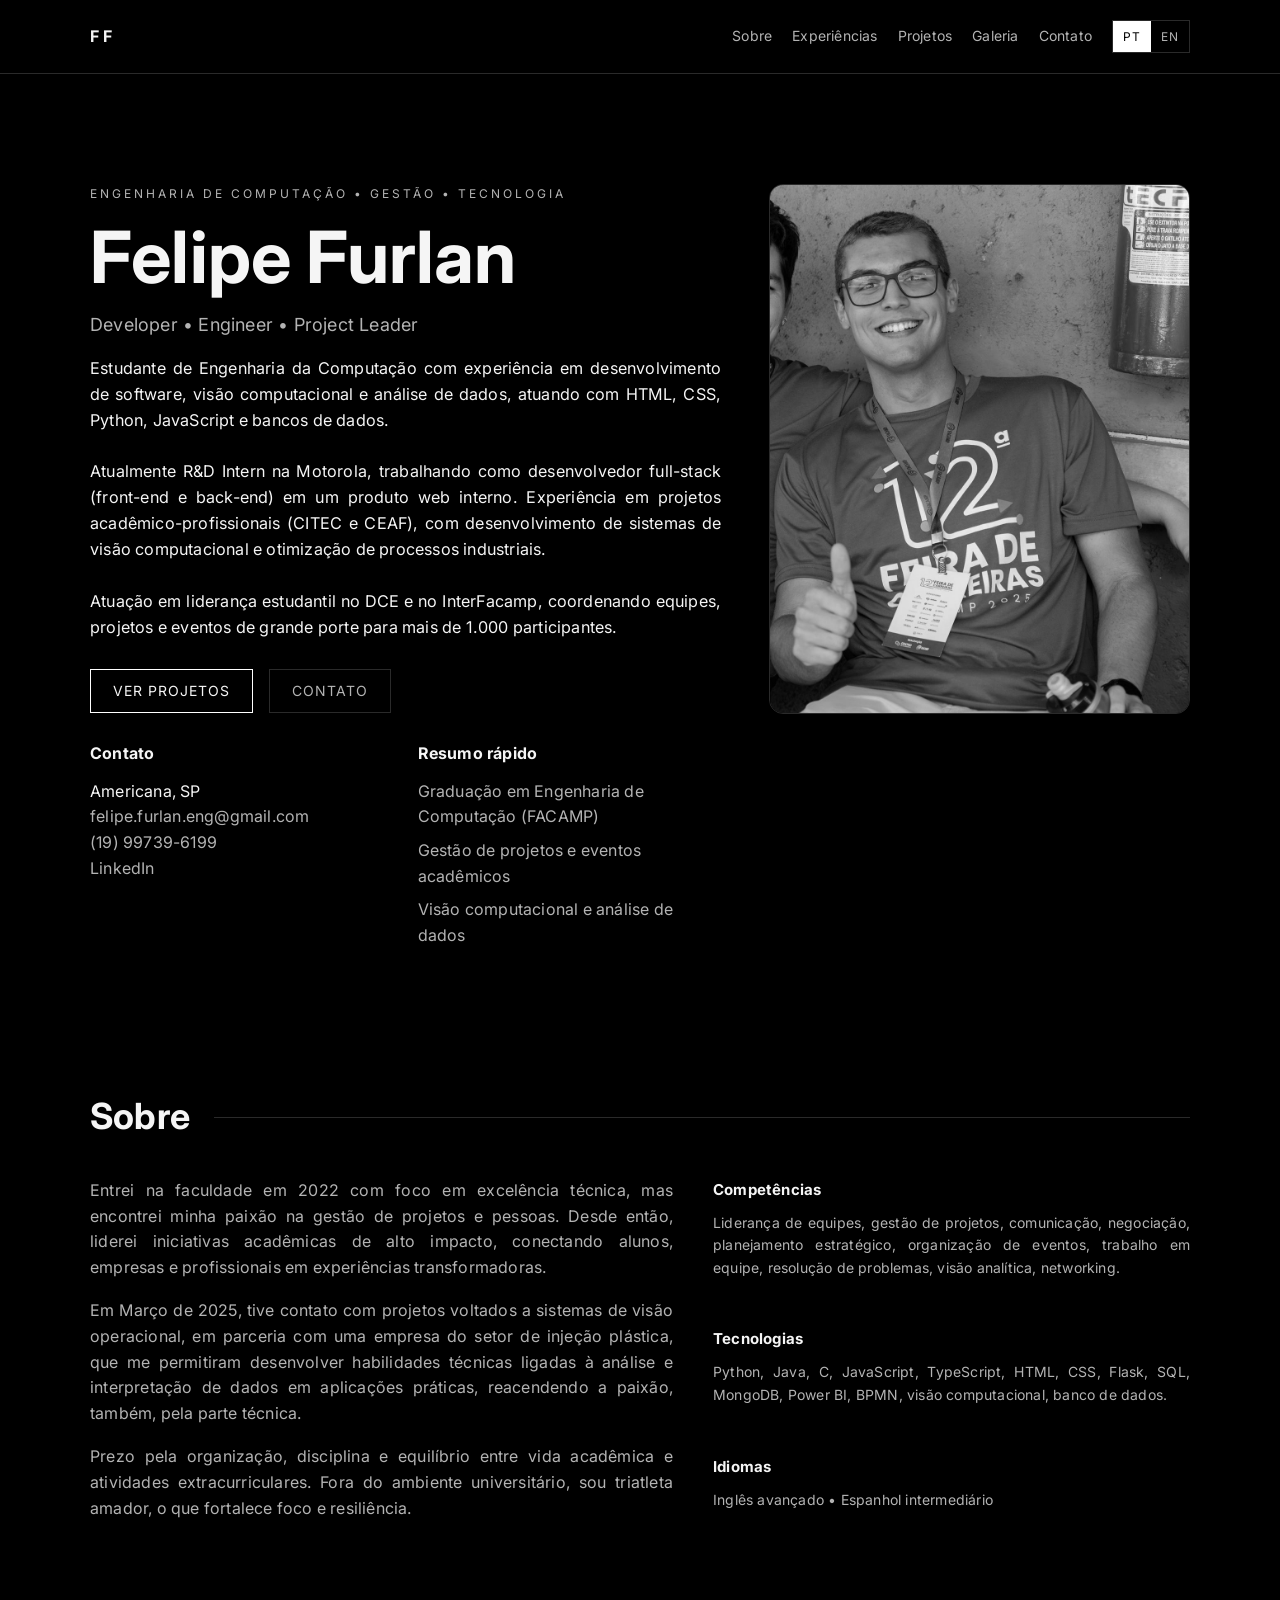
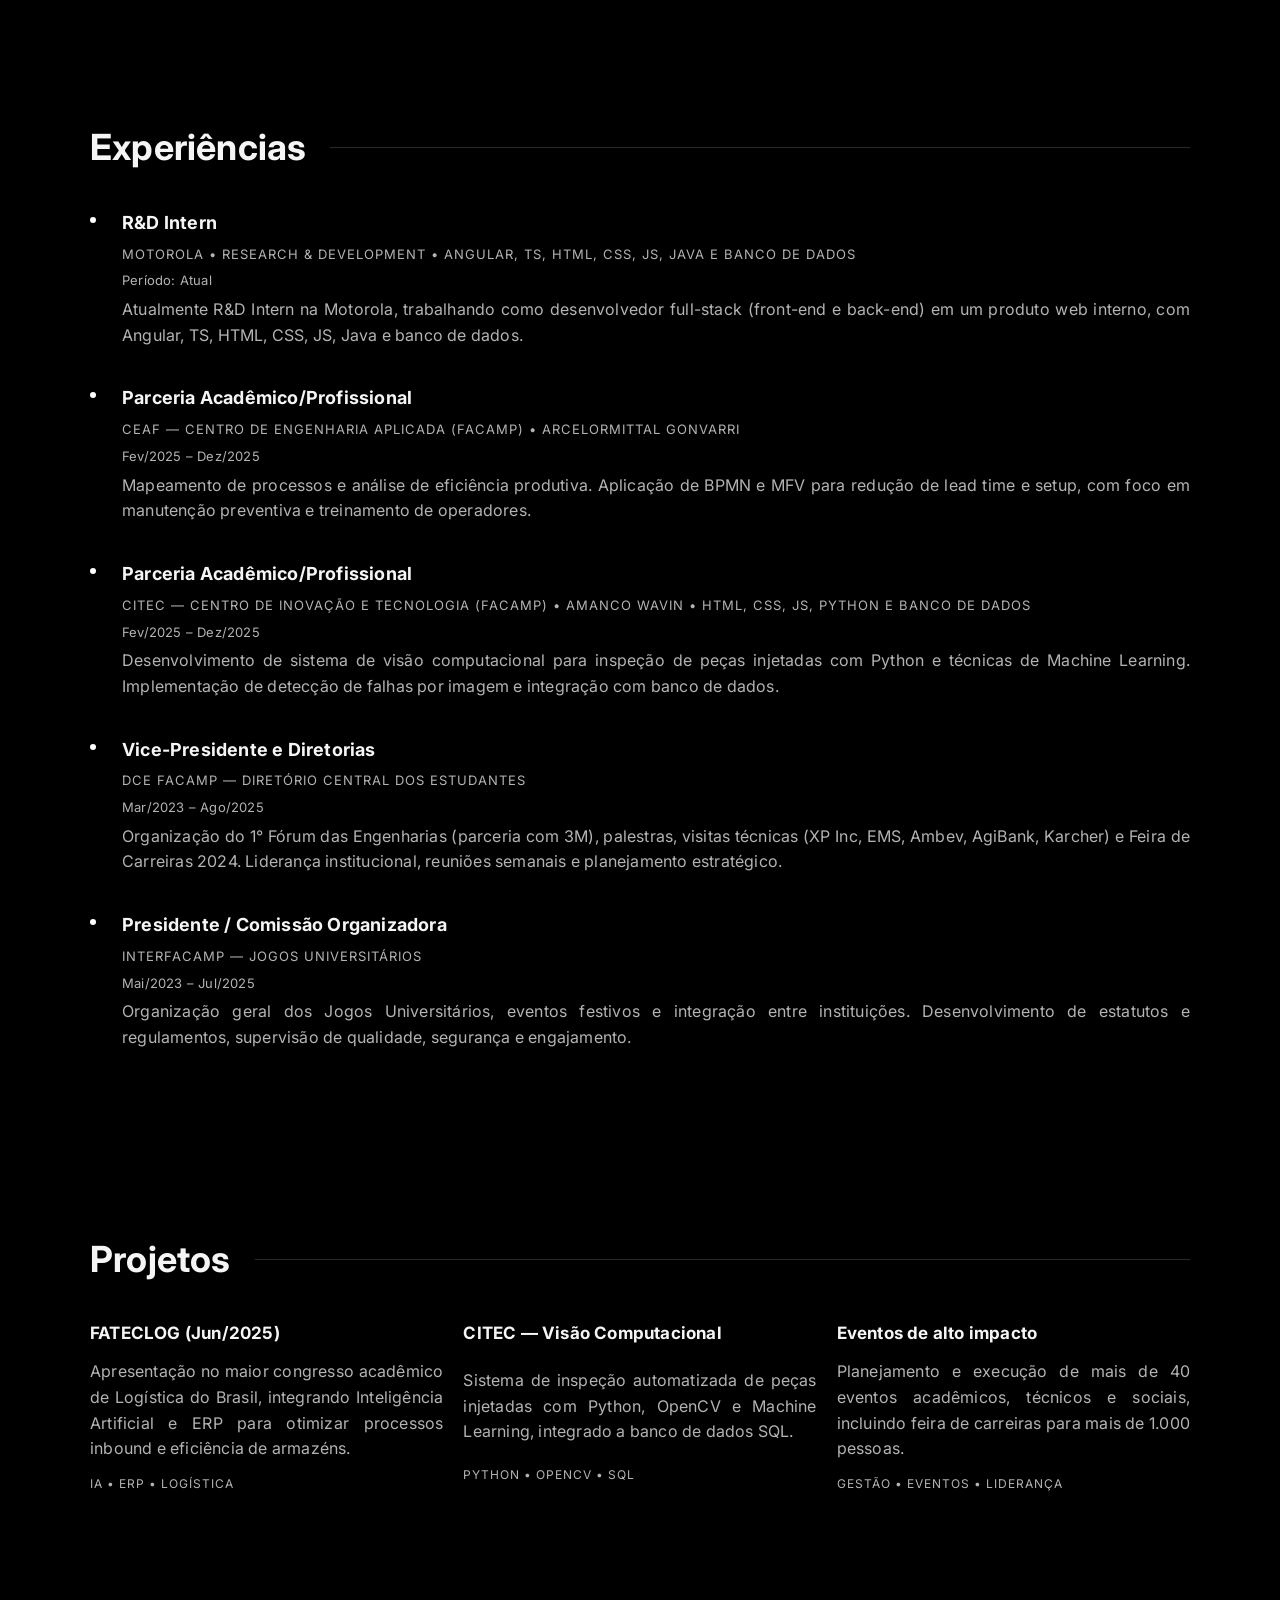
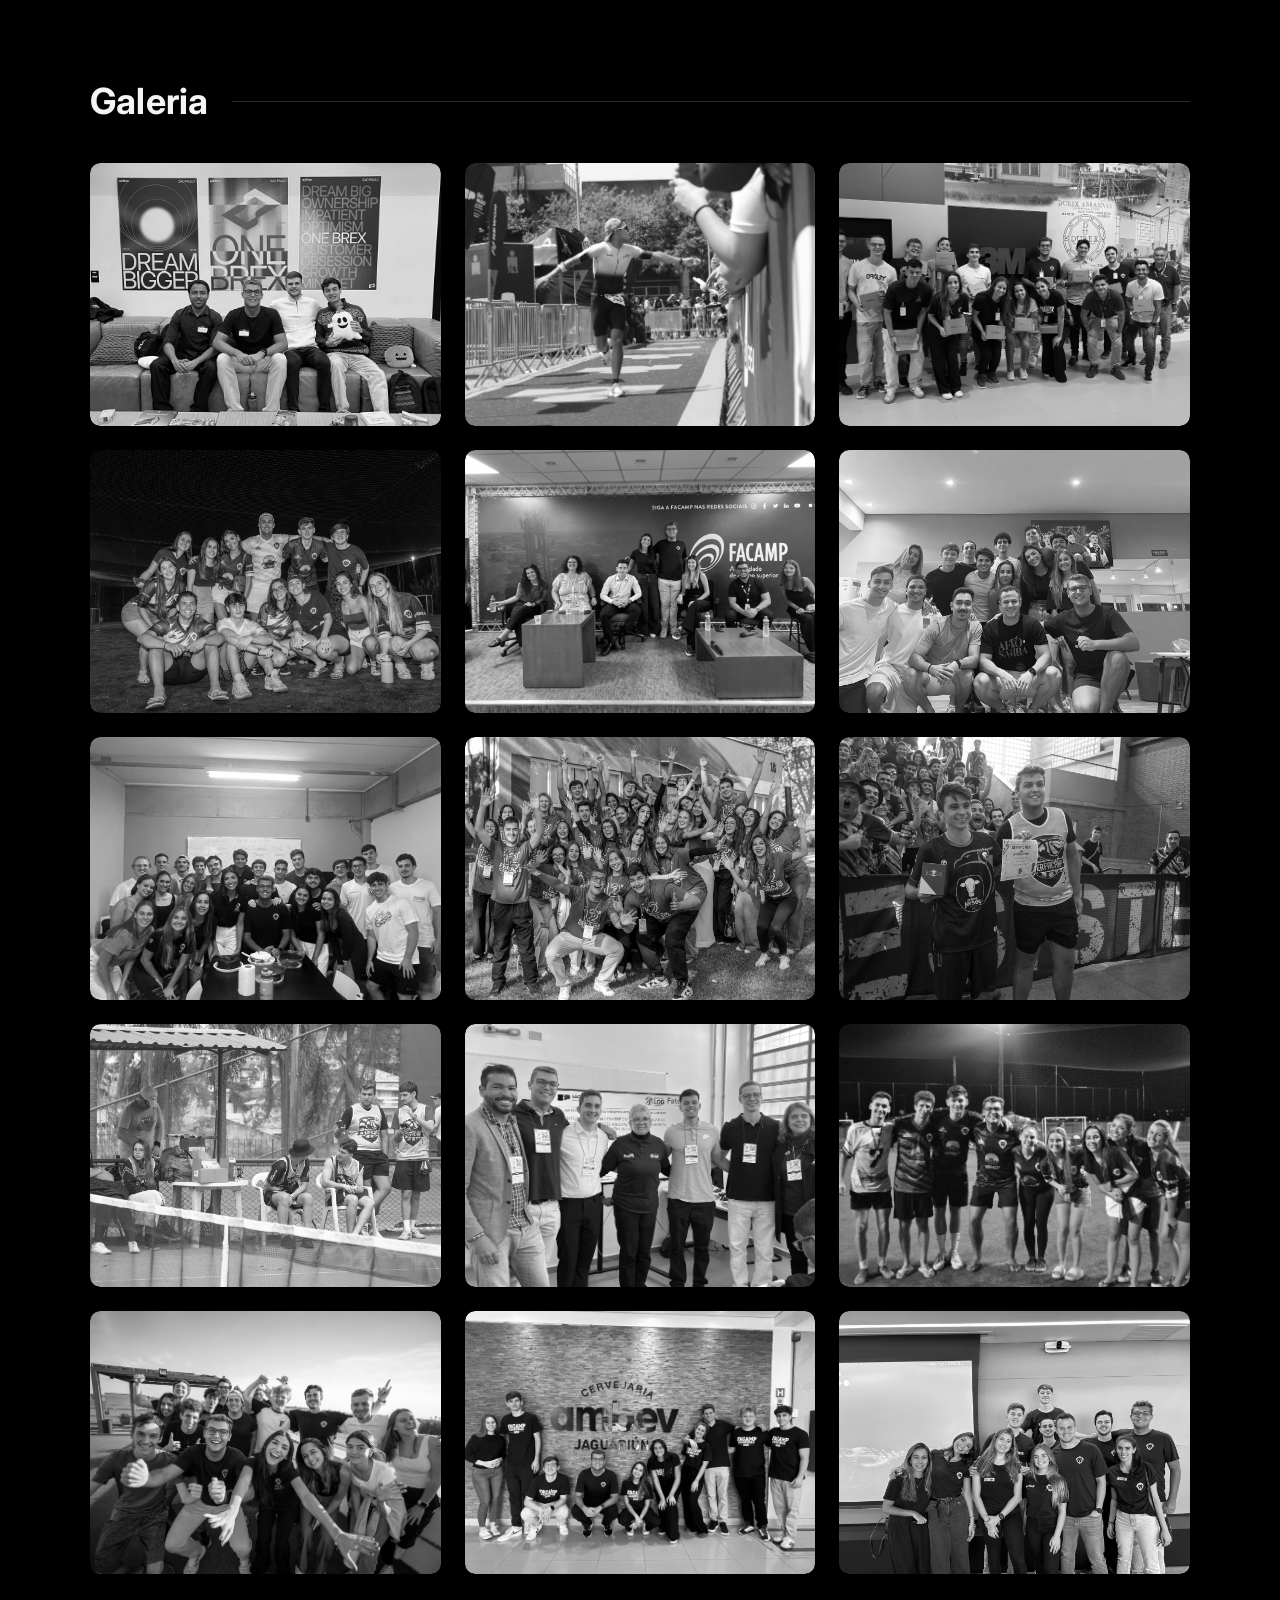
==== commit aca97ecd: "Add English page and language toggle." ====
--- a/index.html
+++ b/index.html
@@ -23,6 +23,14 @@
             <a href="#projetos">Projetos</a>
             <a href="#galeria">Galeria</a>
             <a href="#contato">Contato</a>
+            <div class="nav-language" role="group" aria-label="Idioma">
+              <a class="lang-toggle is-active" href="index.html" aria-pressed="true">
+                PT
+              </a>
+              <a class="lang-toggle" href="index-en.html" aria-pressed="false">
+                EN
+              </a>
+            </div>
           </div>
         </nav>
       </div>
@@ -38,7 +46,7 @@
             <p class="lead">
               Estudante de Engenharia da Computação com experiência em
               desenvolvimento de software, visão computacional e análise de dados,
-              atuando com Python, JavaScript e bancos de dados.
+              atuando com HTML, CSS, Python, JavaScript e bancos de dados.
               <br /><br />
               Atualmente R&amp;D Intern na Motorola, trabalhando como desenvolvedor
               full-stack (front-end e back-end) em um produto web interno.
@@ -174,7 +182,7 @@
                   Atualmente R&amp;D
                   Intern na Motorola, trabalhando como desenvolvedor full-stack
                   (front-end e back-end) em um produto web interno, com Angular,
-                  TS, HTML, CSS, JS e banco de dados.
+                  TS, HTML, CSS, JS, Java e banco de dados.
                 </p>
               </div>
             </article>
--- a/assets/css/style.css
+++ b/assets/css/style.css
@@ -77,10 +77,58 @@
   gap: 20px;
   font-size: 14px;
   color: var(--muted);
+  align-items: center;
 }
 
 .nav-links a:hover {
   color: var(--accent);
+}
+
+.nav-language {
+  display: inline-flex;
+  align-items: center;
+  border: 1px solid var(--line);
+}
+
+.lang-toggle {
+  border: 0;
+  background: transparent;
+  color: var(--muted);
+  font: inherit;
+  font-size: 12px;
+  letter-spacing: 1px;
+  text-transform: uppercase;
+  padding: 6px 10px;
+  transition: all 0.2s ease;
+  display: inline-flex;
+  align-items: center;
+}
+
+.lang-toggle.is-active {
+  background: var(--accent);
+  color: var(--bg);
+}
+
+.lang-toggle:not(.is-active):hover {
+  background: rgba(255, 255, 255, 0.12);
+  color: var(--text);
+}
+
+.lang-toggle:focus-visible {
+  outline: 1px solid var(--accent);
+  outline-offset: 2px;
+}
+
+.sr-only {
+  position: absolute;
+  width: 1px;
+  height: 1px;
+  padding: 0;
+  margin: -1px;
+  overflow: hidden;
+  clip: rect(0, 0, 0, 0);
+  white-space: nowrap;
+  border: 0;
 }
 
 .hero {
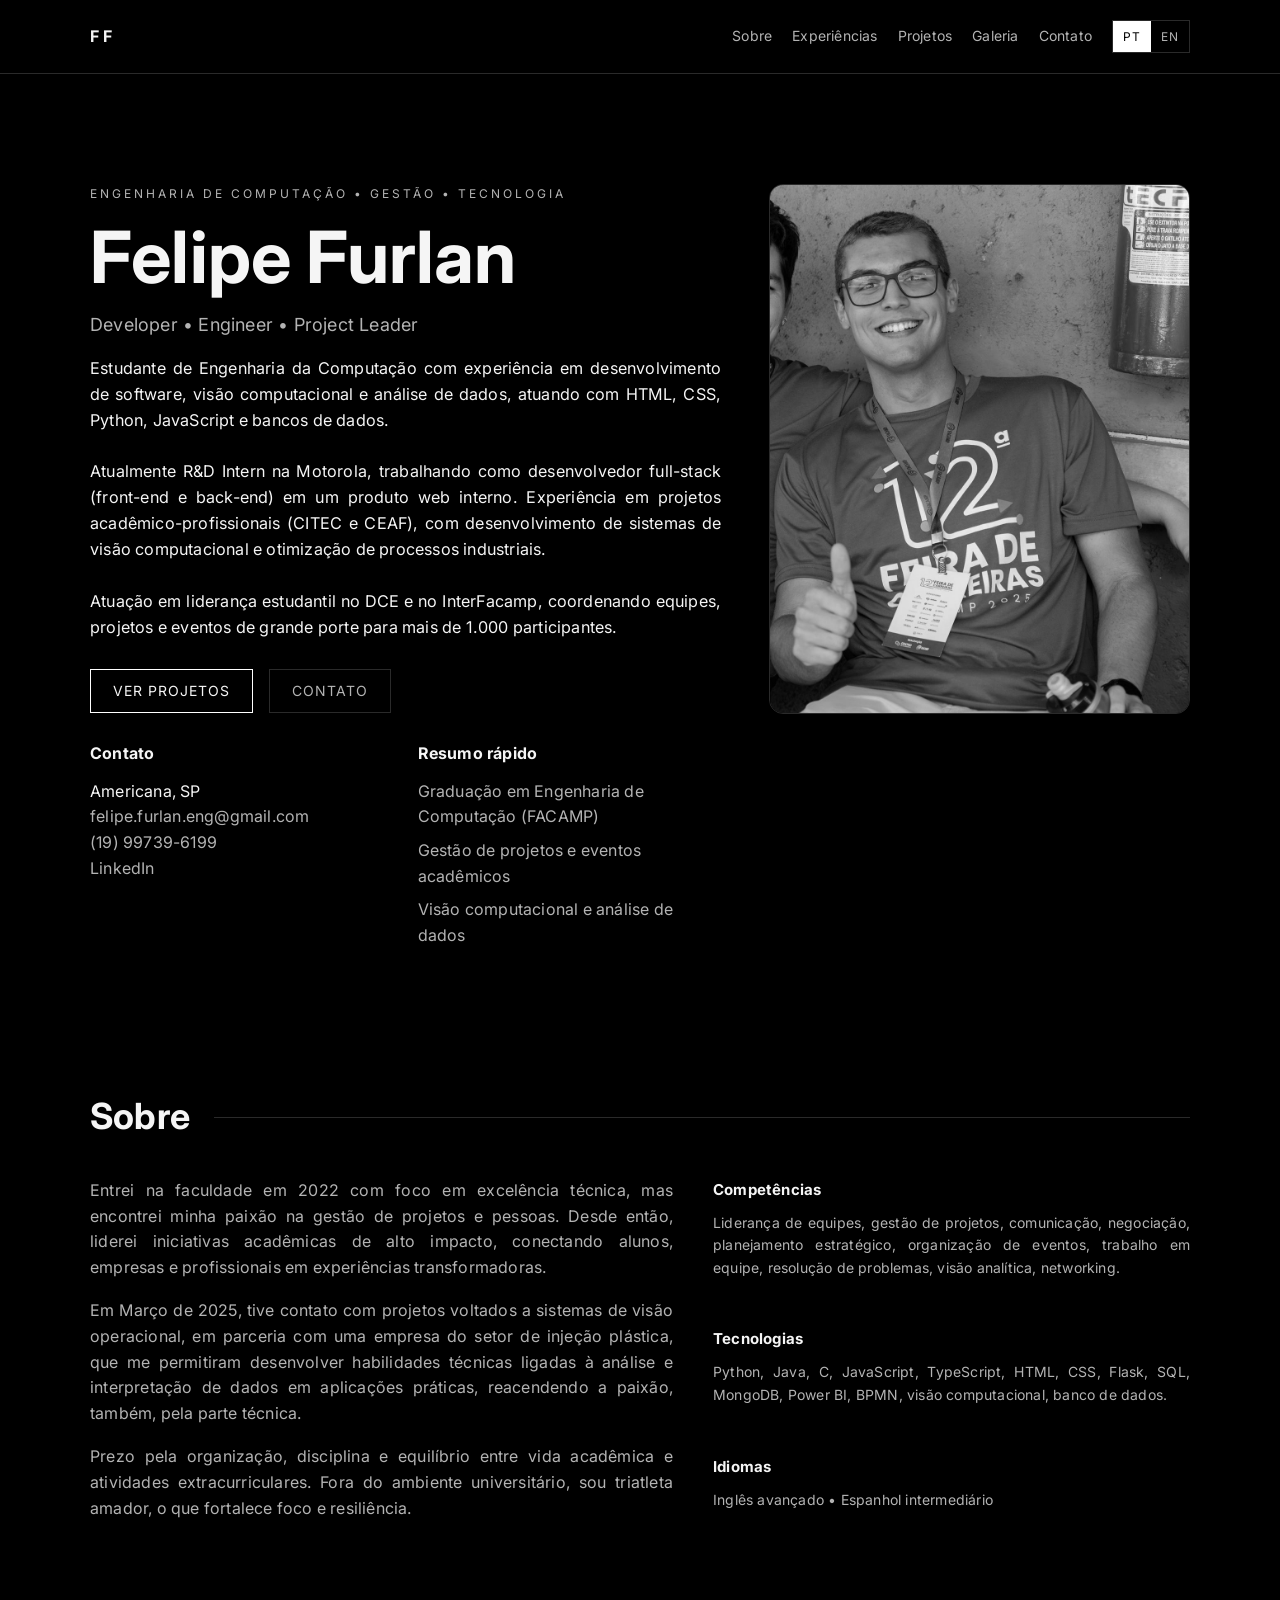
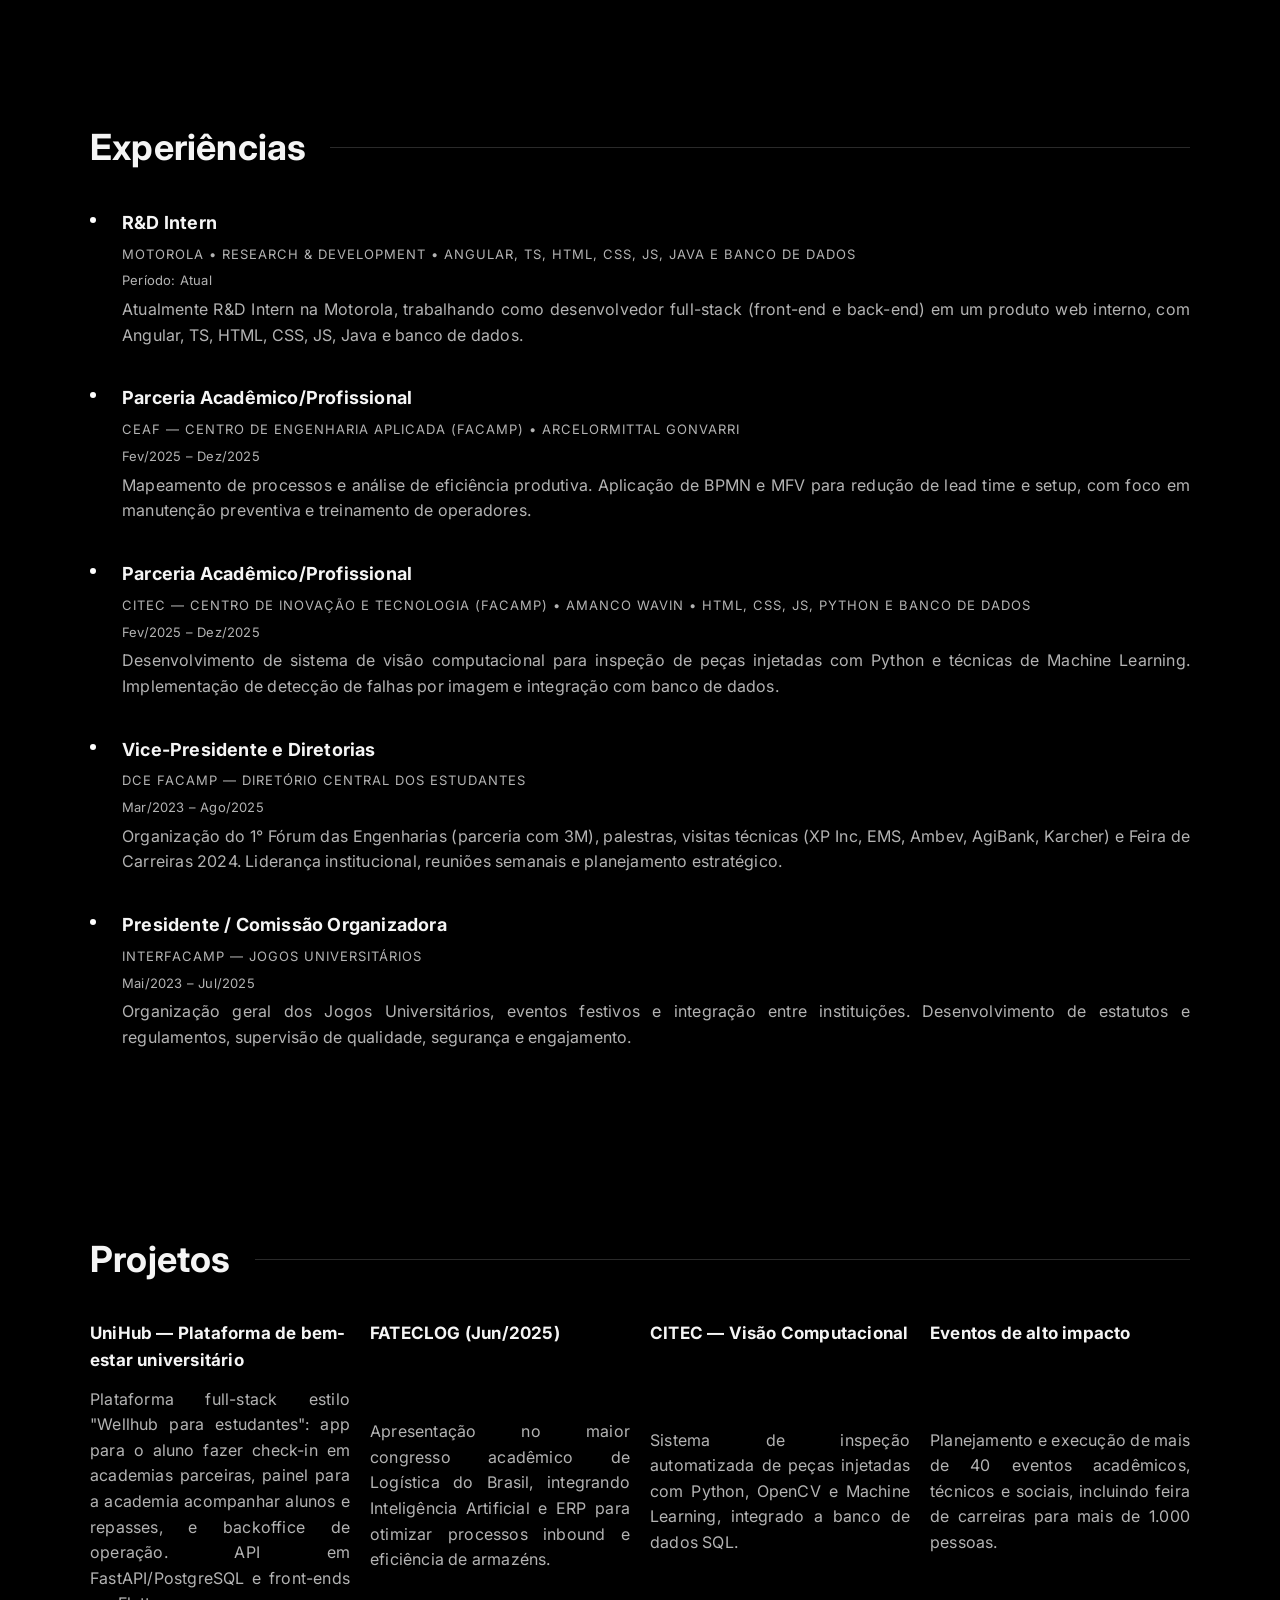
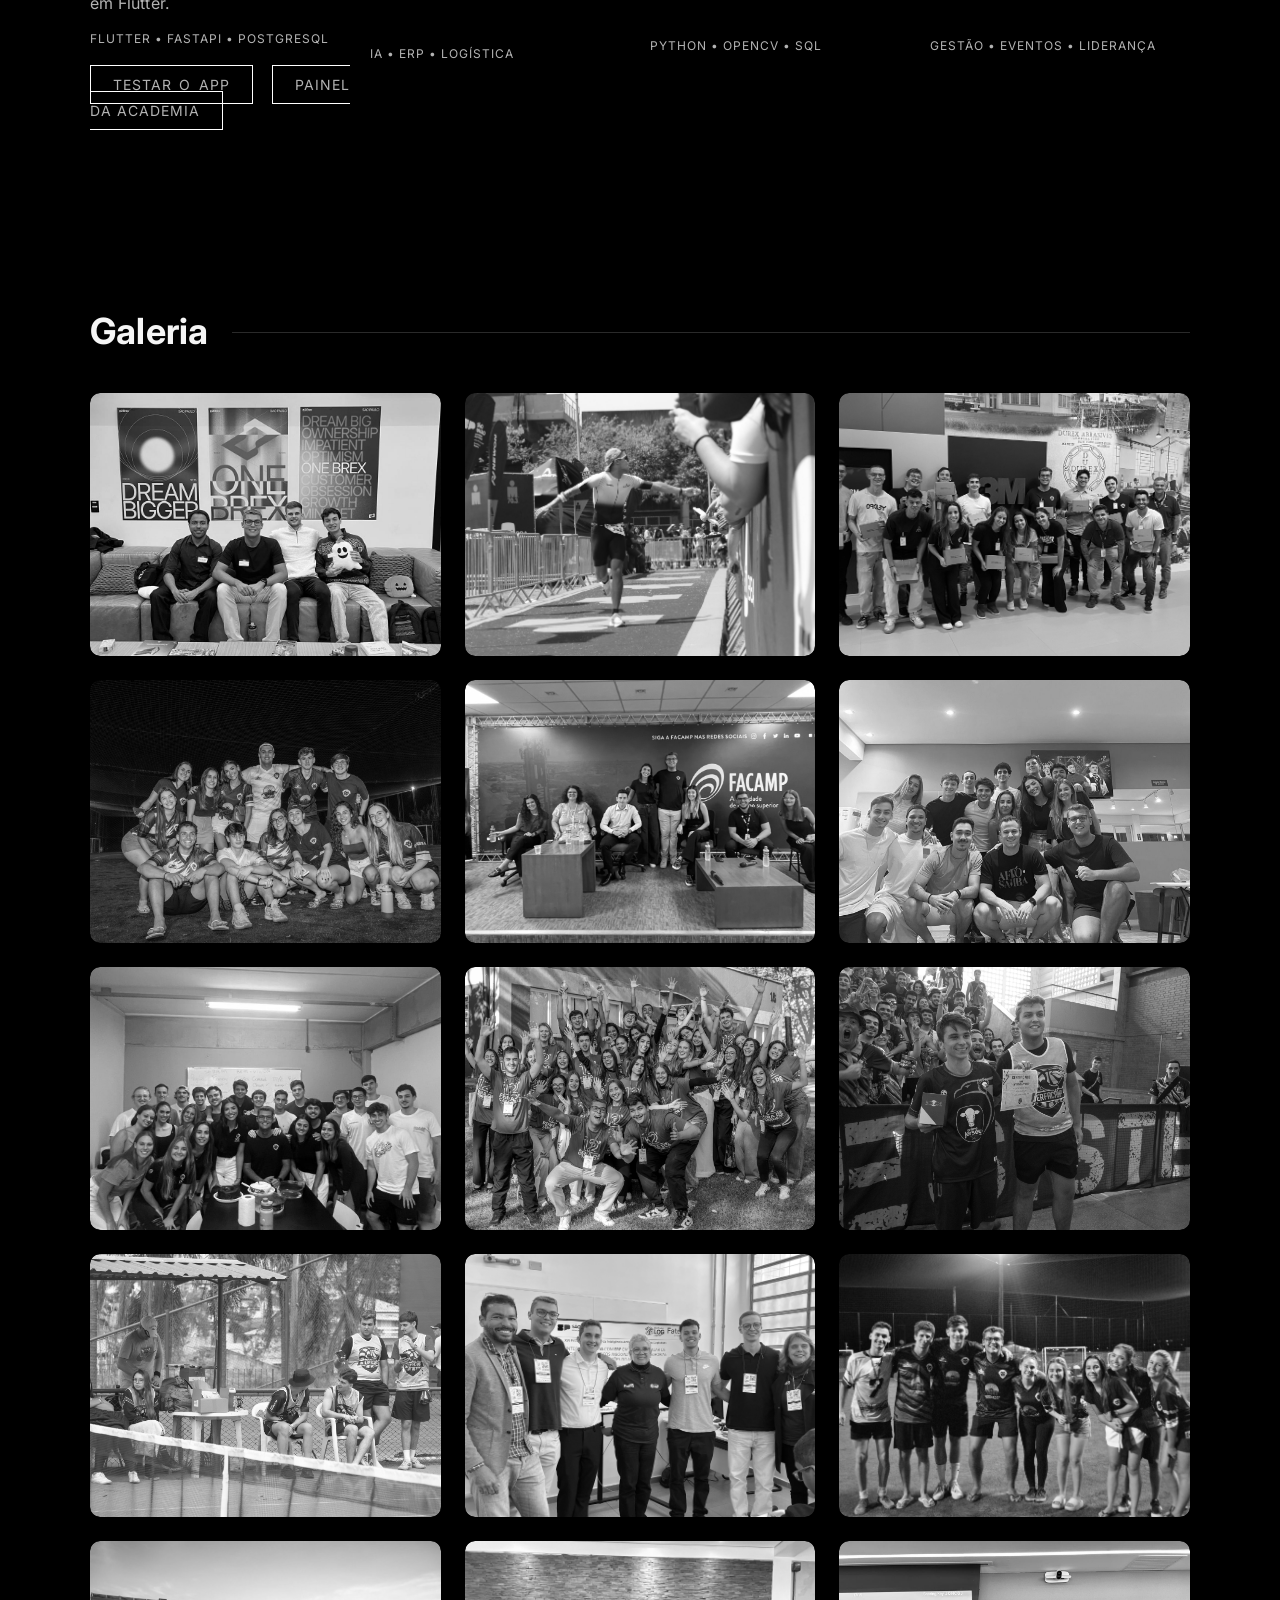
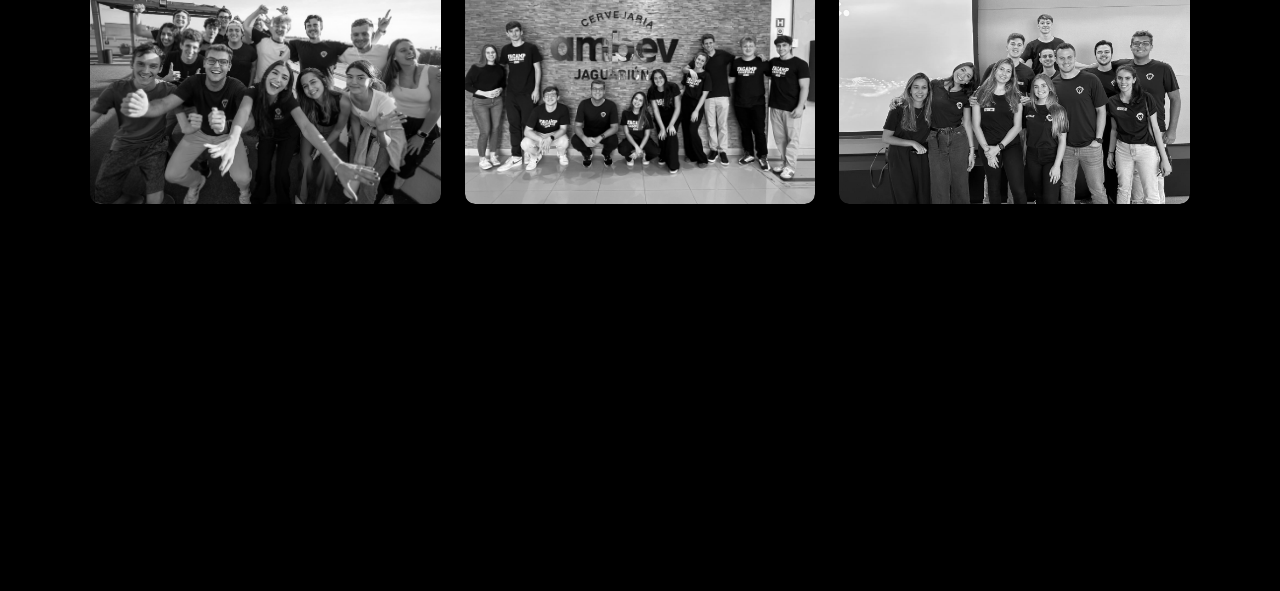
==== commit 0f38d0e8: "Adiciona projeto UniHub na secao Projetos e no portfolio" ====
--- a/index.html
+++ b/index.html
@@ -27,7 +27,7 @@
               <a class="lang-toggle is-active" href="index.html" aria-pressed="true">
                 PT
               </a>
-              <a class="lang-toggle" href="index-en.html" aria-pressed="false">
+              <a class="lang-toggle" href="en/" aria-pressed="false">
                 EN
               </a>
             </div>
@@ -260,6 +260,33 @@
           </div>
           <div class="cards">
             <article class="card">
+              <h3>UniHub — Plataforma de bem-estar universitário</h3>
+              <p>
+                Plataforma full-stack estilo "Wellhub para estudantes": app para o
+                aluno fazer check-in em academias parceiras, painel para a academia
+                acompanhar alunos e repasses, e backoffice de operação. API em
+                FastAPI/PostgreSQL e front-ends em Flutter.
+              </p>
+              <span class="tag">Flutter • FastAPI • PostgreSQL</span>
+              <p style="margin-top: 12px">
+                <a
+                  class="btn"
+                  href="https://app.felipefurlan.com.br"
+                  target="_blank"
+                  rel="noreferrer"
+                  >Testar o app</a
+                >
+                &nbsp;
+                <a
+                  class="btn"
+                  href="https://painel.felipefurlan.com.br"
+                  target="_blank"
+                  rel="noreferrer"
+                  >Painel da academia</a
+                >
+              </p>
+            </article>
+            <article class="card">
               <h3>FATECLOG (Jun/2025)</h3>
               <p>
                 Apresentação no maior congresso acadêmico de Logística do Brasil,
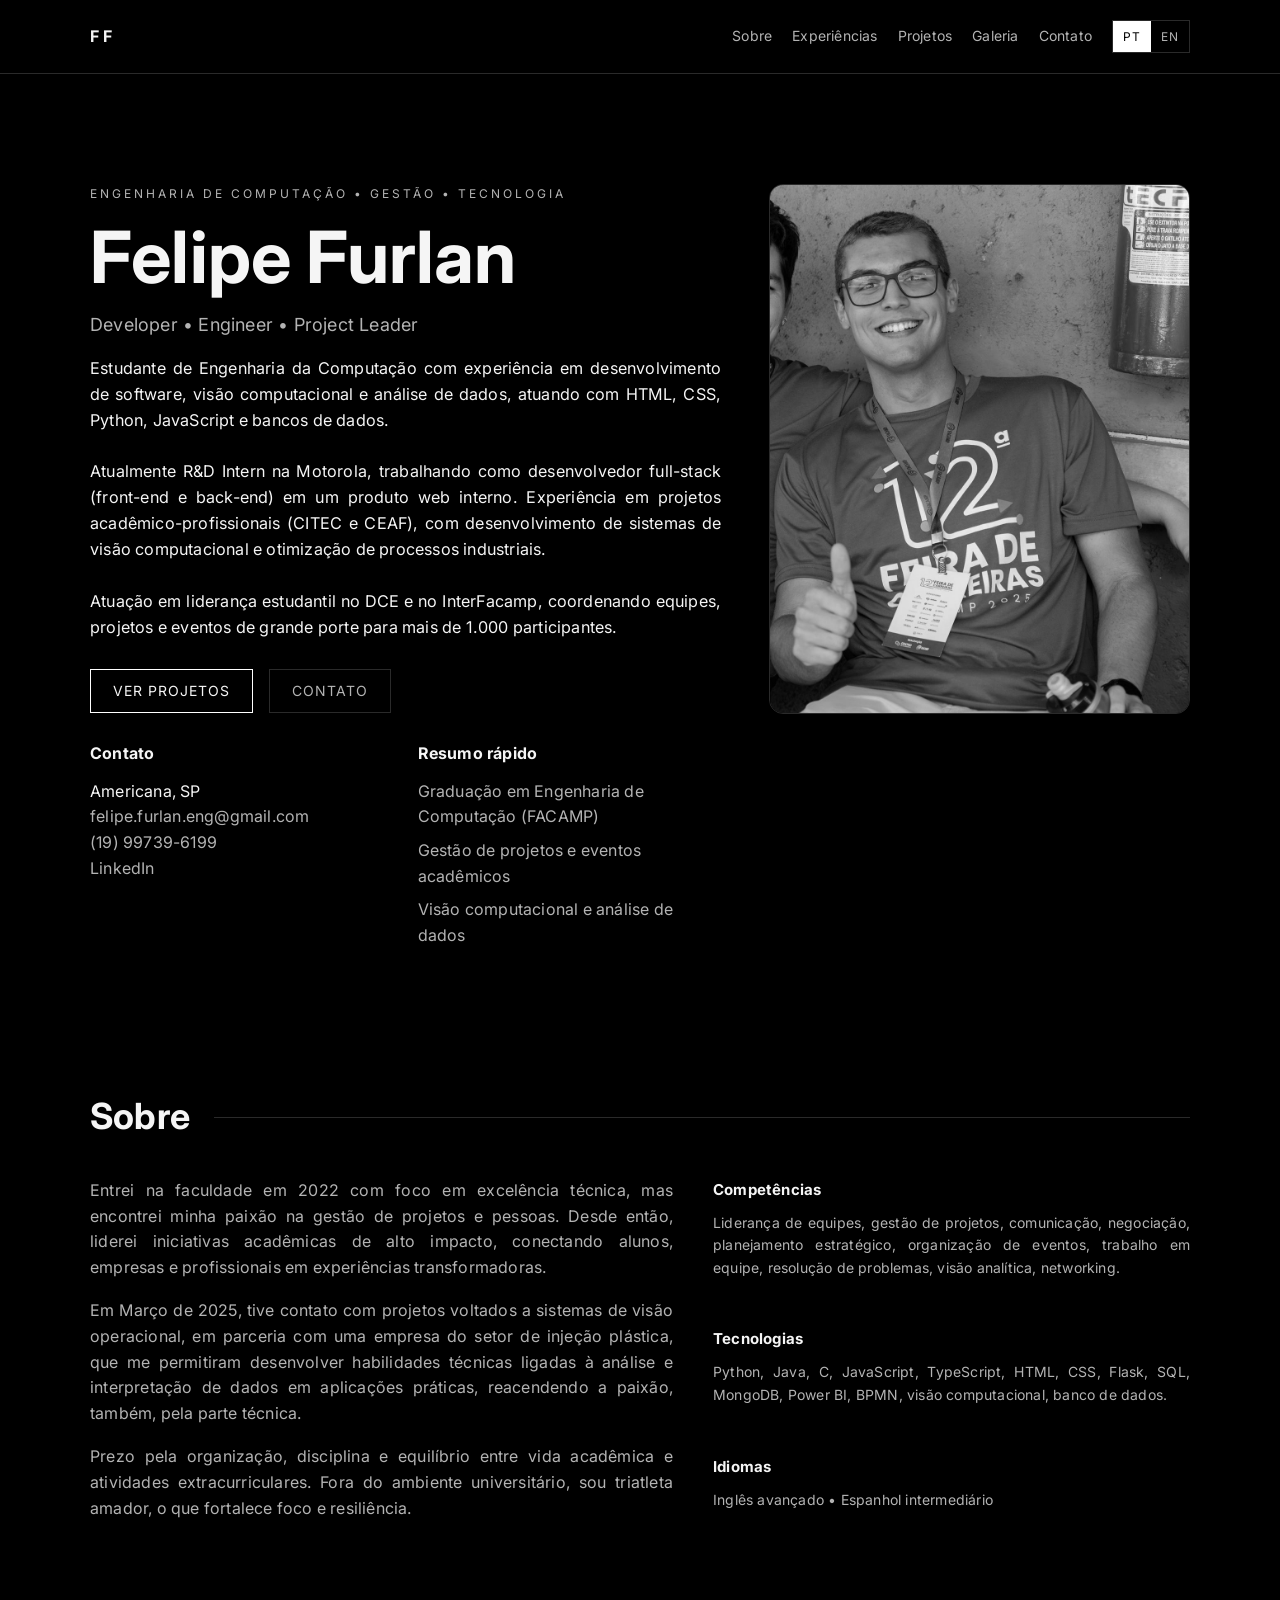
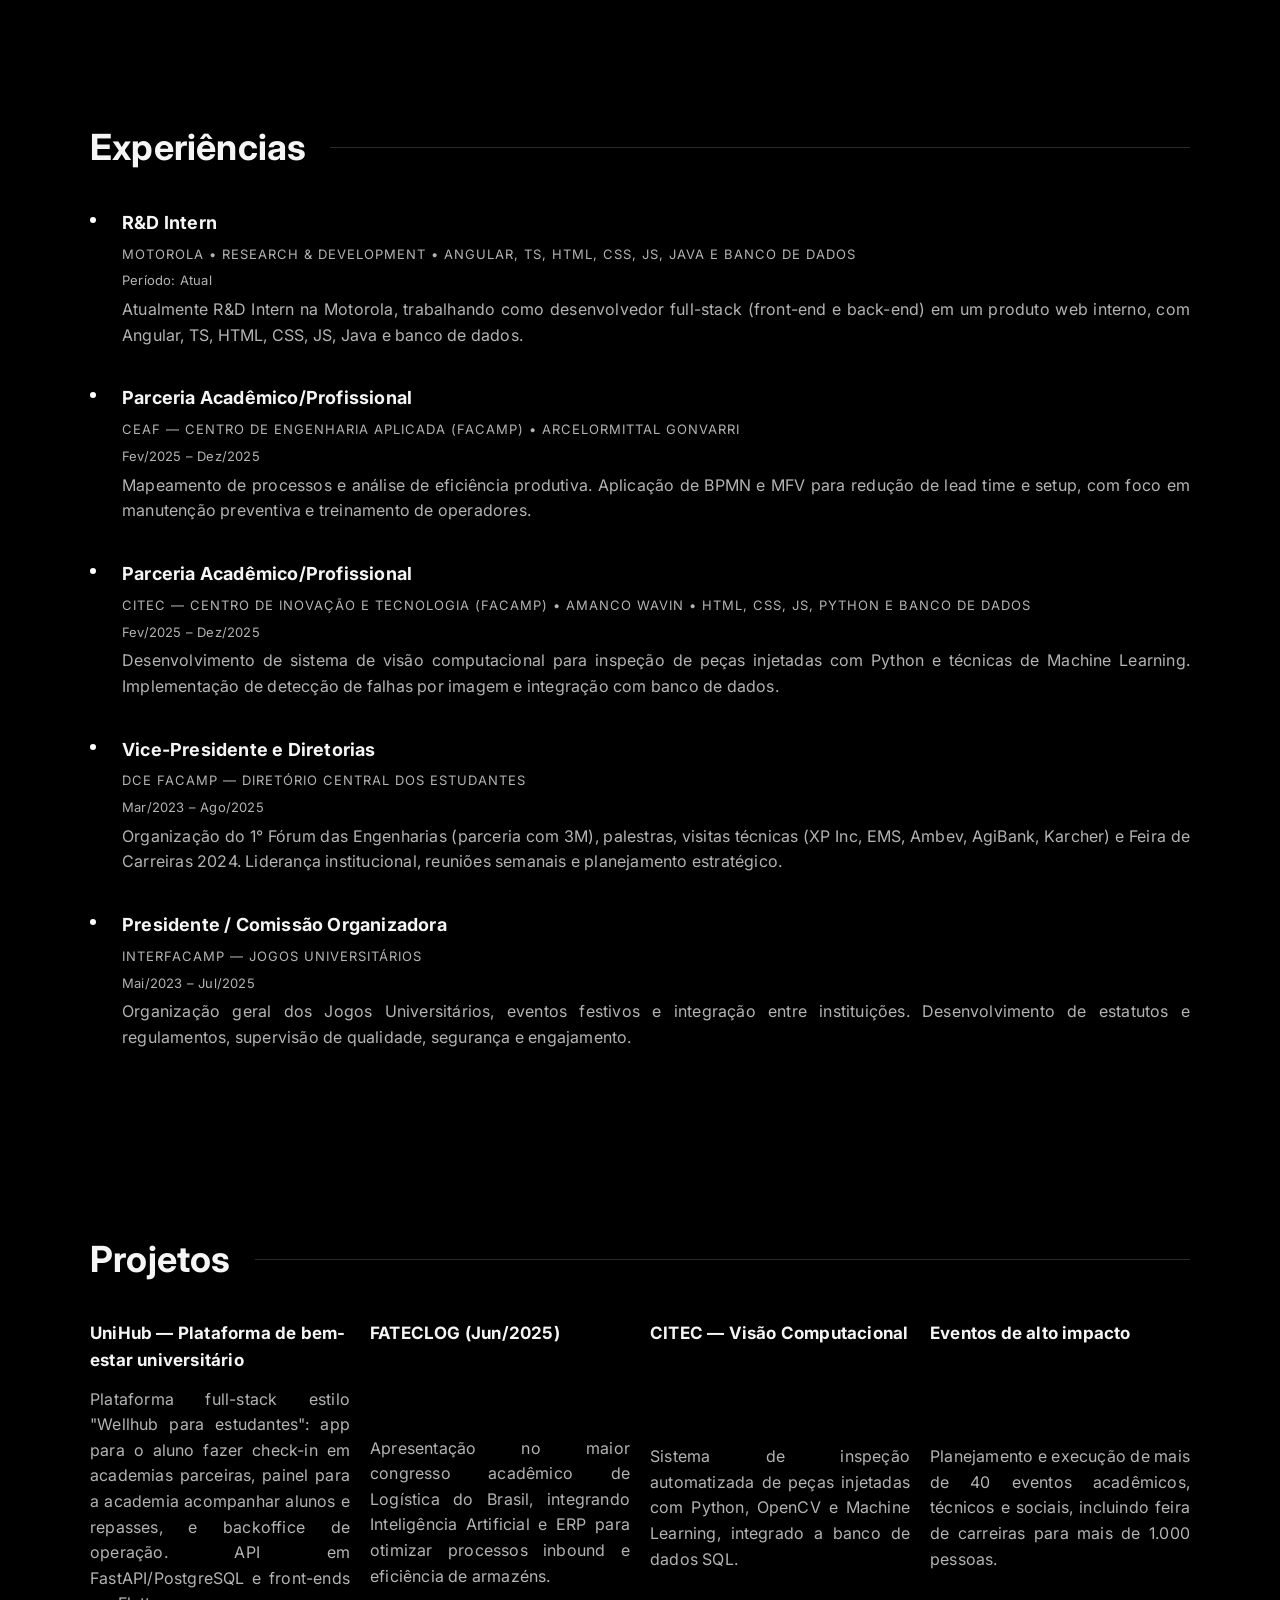
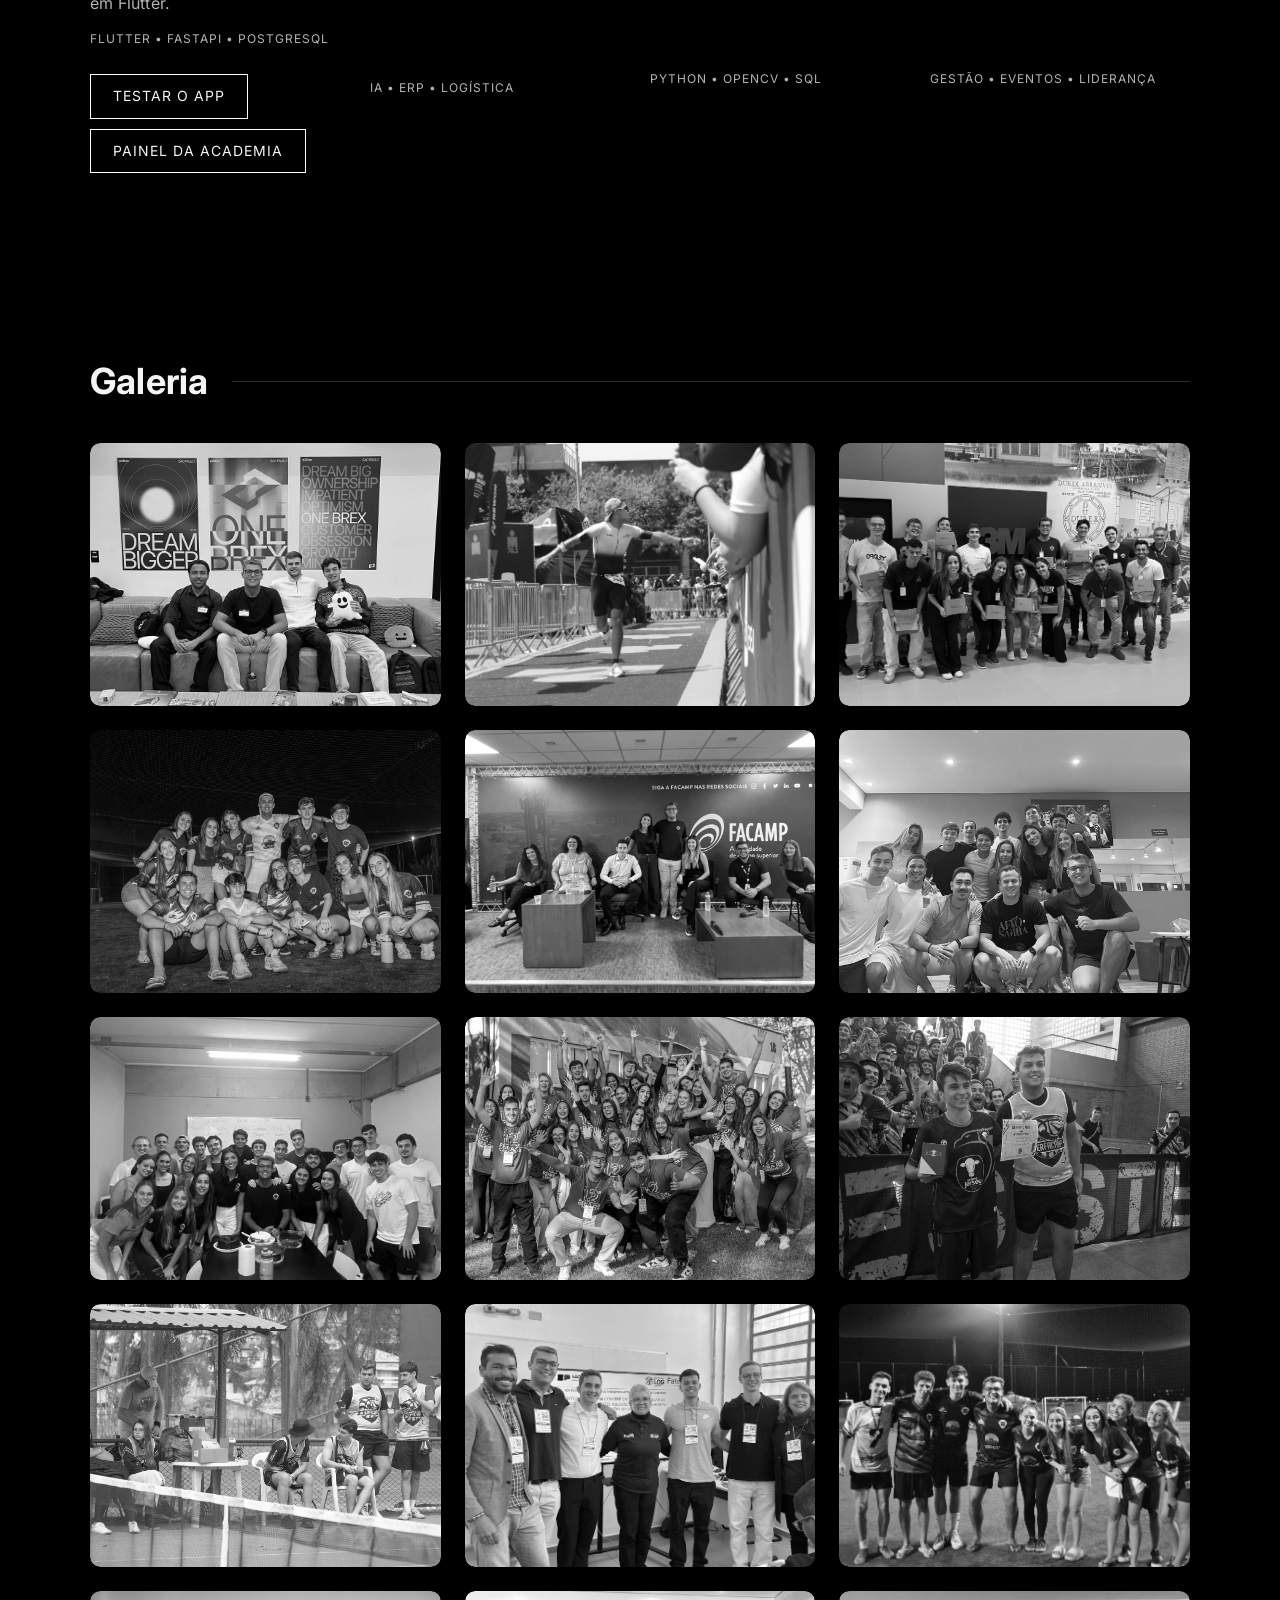
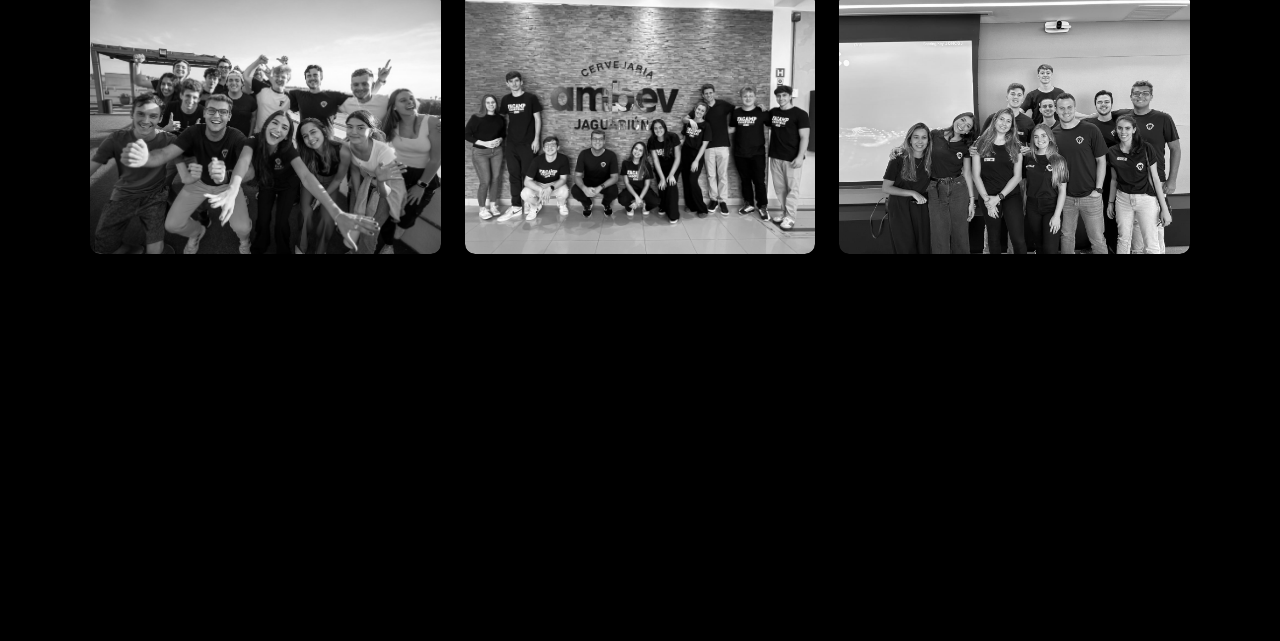
==== commit 6be6e555: "Empilha botoes do card UniHub (um por linha)" ====
--- a/index.html
+++ b/index.html
@@ -268,7 +268,15 @@
                 FastAPI/PostgreSQL e front-ends em Flutter.
               </p>
               <span class="tag">Flutter • FastAPI • PostgreSQL</span>
-              <p style="margin-top: 12px">
+              <div
+                style="
+                  margin-top: 14px;
+                  display: flex;
+                  flex-direction: column;
+                  align-items: flex-start;
+                  gap: 10px;
+                "
+              >
                 <a
                   class="btn"
                   href="https://app.felipefurlan.com.br"
@@ -276,7 +284,6 @@
                   rel="noreferrer"
                   >Testar o app</a
                 >
-                &nbsp;
                 <a
                   class="btn"
                   href="https://painel.felipefurlan.com.br"
@@ -284,7 +291,7 @@
                   rel="noreferrer"
                   >Painel da academia</a
                 >
-              </p>
+              </div>
             </article>
             <article class="card">
               <h3>FATECLOG (Jun/2025)</h3>
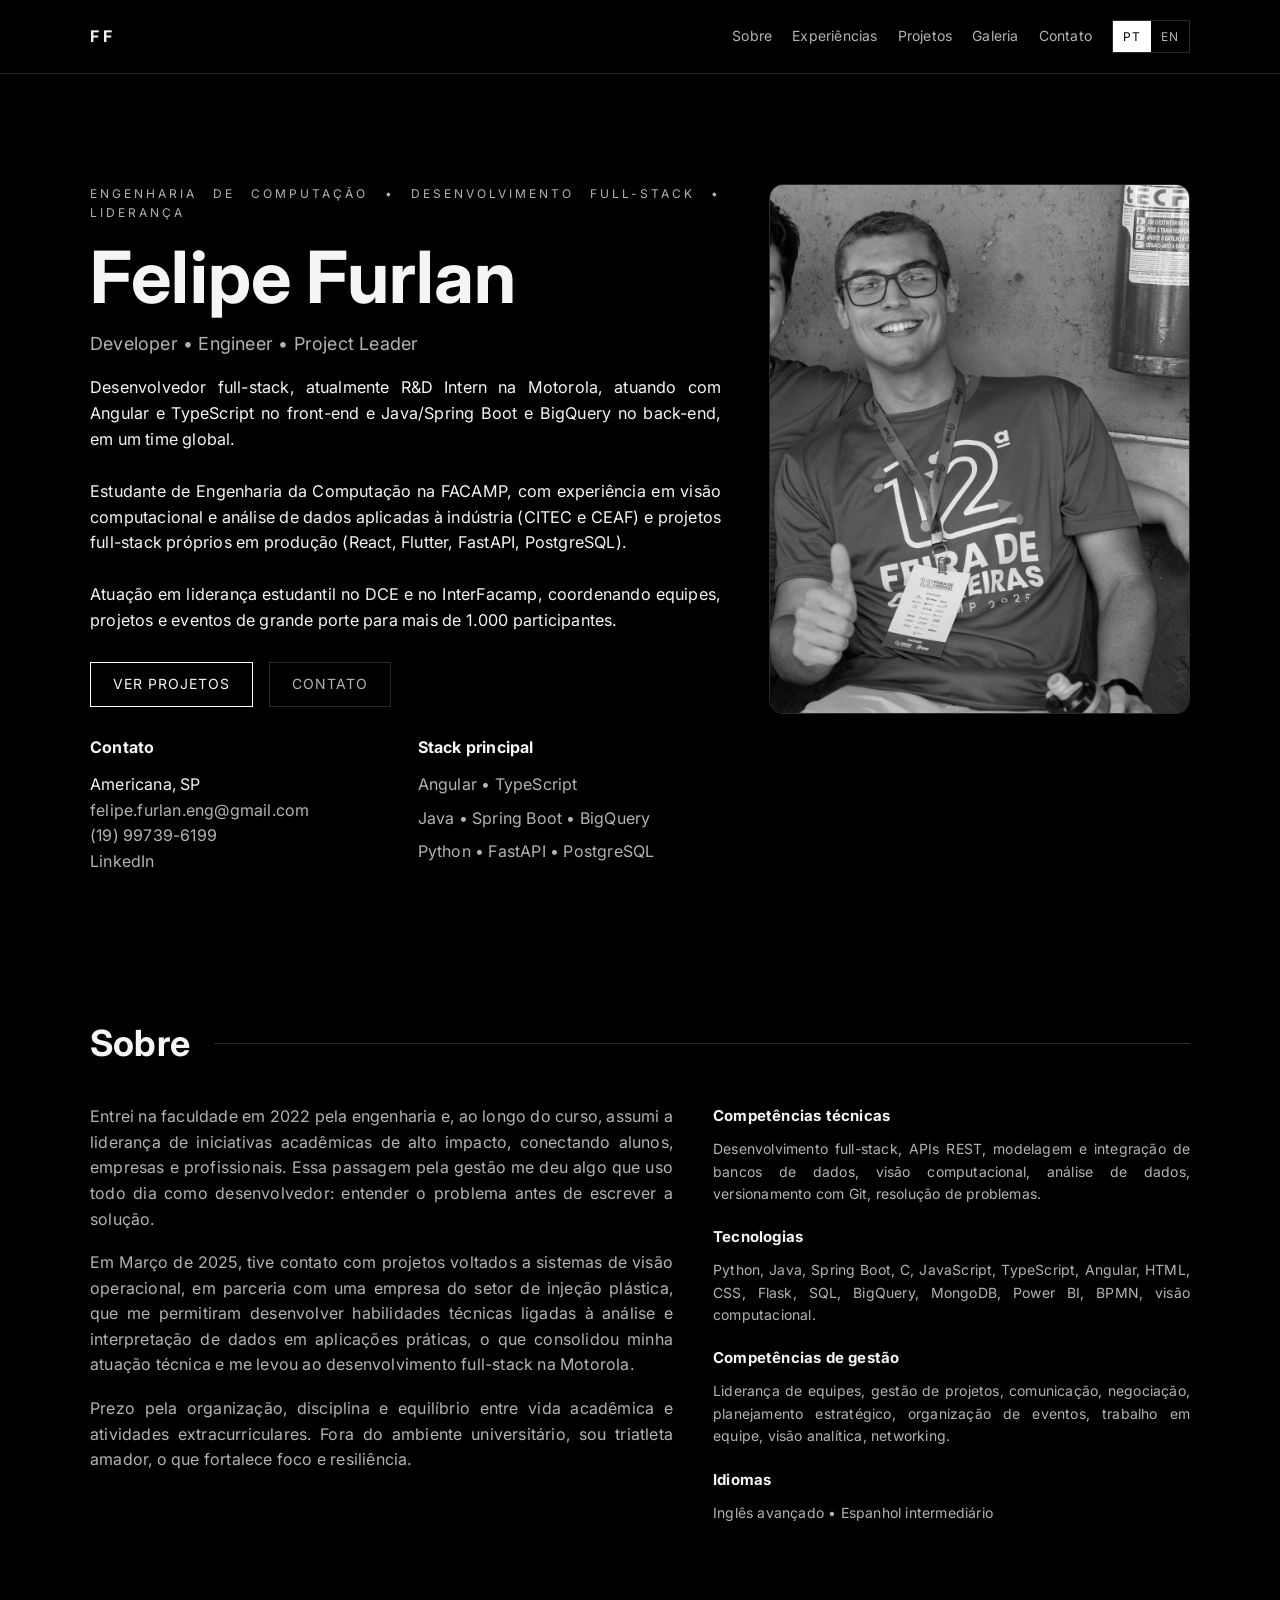
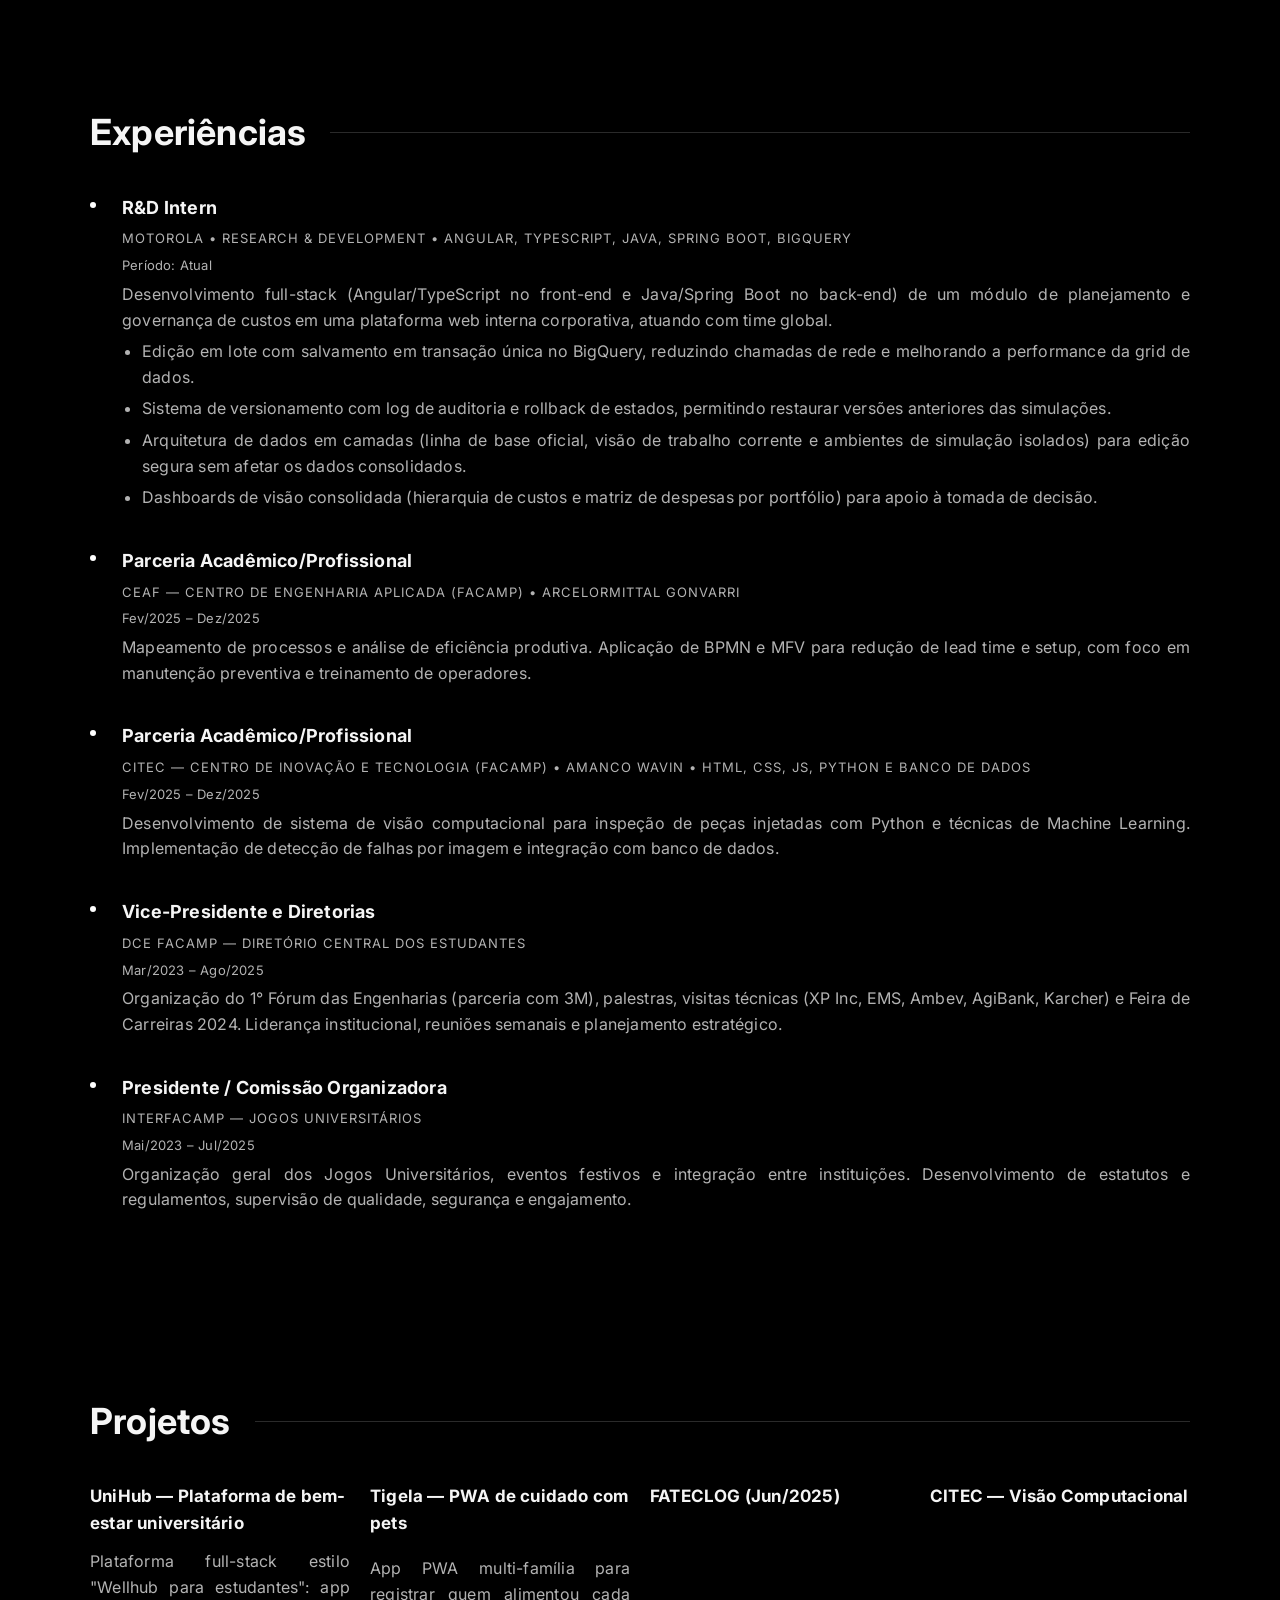
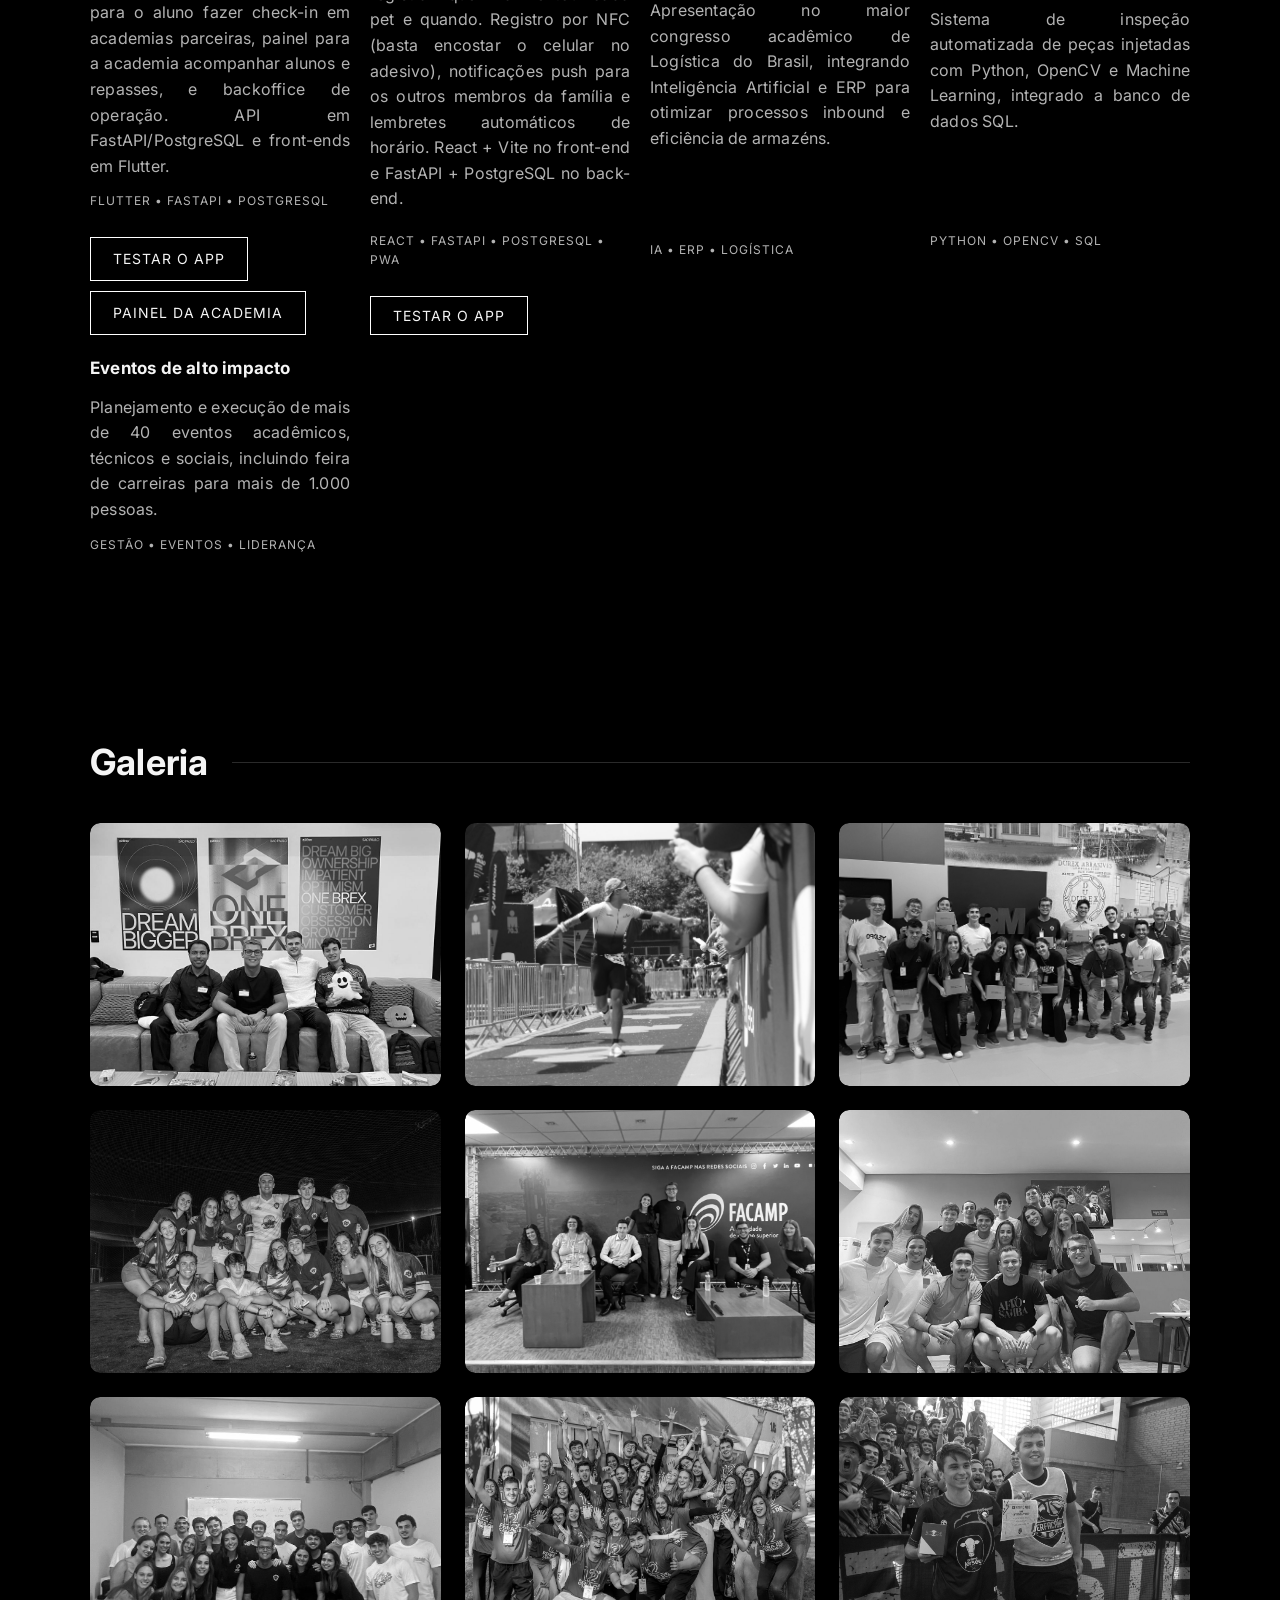
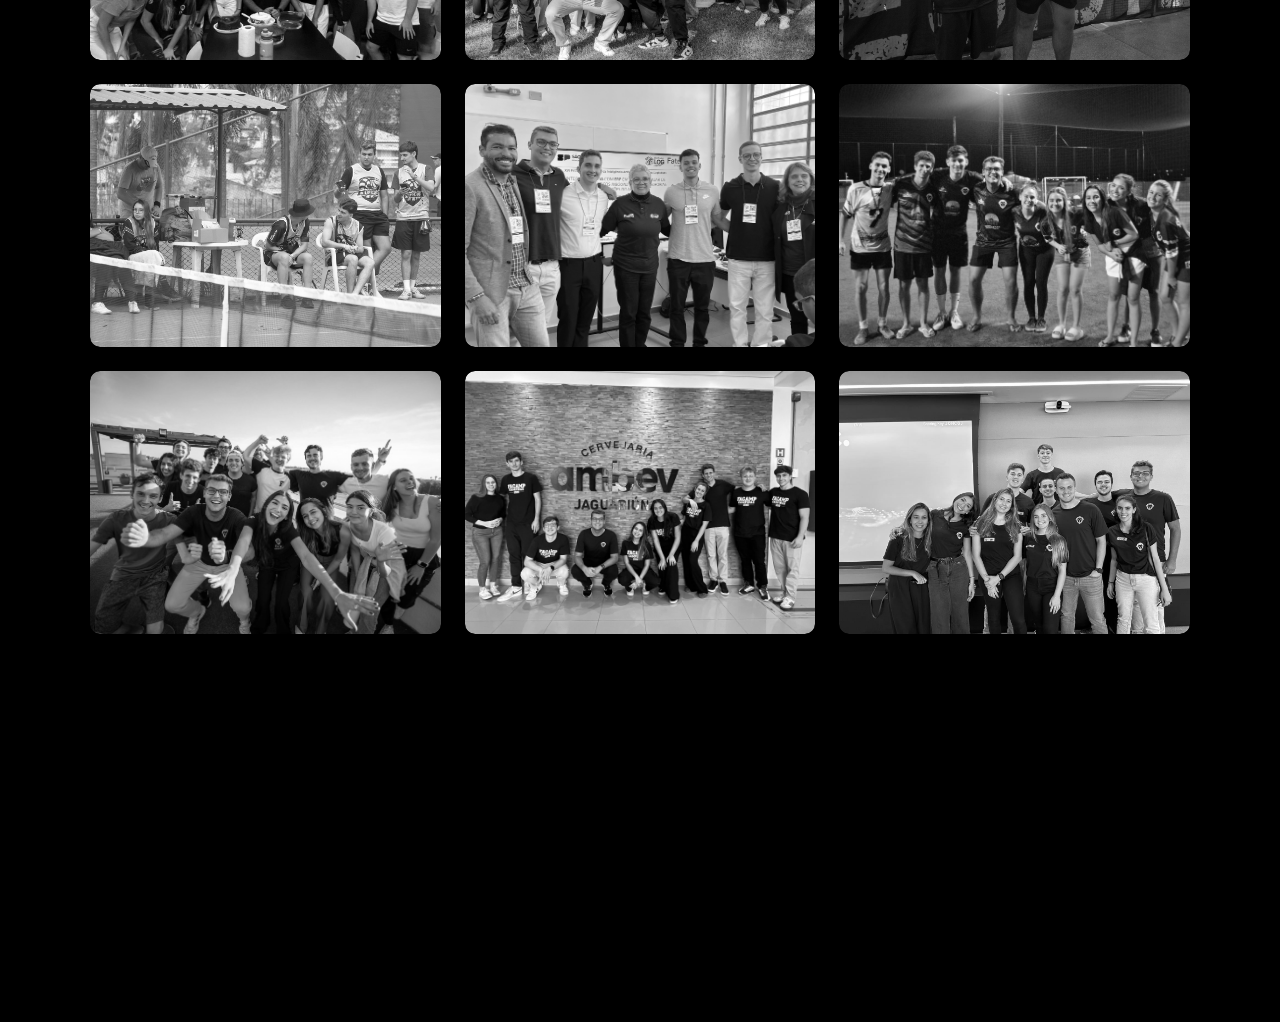
==== commit 783a772b: "mudanca scopo motorola" ====
--- a/index.html
+++ b/index.html
@@ -40,19 +40,20 @@
       <section class="hero" id="top">
         <div class="container hero-grid">
           <div class="hero-text reveal">
-            <p class="eyebrow">Engenharia de Computação • Gestão • Tecnologia</p>
+            <p class="eyebrow">
+              Engenharia de Computação • Desenvolvimento Full-Stack • Liderança
+            </p>
             <h1>Felipe Furlan</h1>
             <p class="subtitle">Developer • Engineer • Project Leader</p>
             <p class="lead">
-              Estudante de Engenharia da Computação com experiência em
-              desenvolvimento de software, visão computacional e análise de dados,
-              atuando com HTML, CSS, Python, JavaScript e bancos de dados.
+              Desenvolvedor full-stack, atualmente R&amp;D Intern na Motorola,
+              atuando com Angular e TypeScript no front-end e Java/Spring Boot e
+              BigQuery no back-end, em um time global.
               <br /><br />
-              Atualmente R&amp;D Intern na Motorola, trabalhando como desenvolvedor
-              full-stack (front-end e back-end) em um produto web interno.
-              Experiência em projetos acadêmico-profissionais (CITEC e CEAF), com
-              desenvolvimento de sistemas de visão computacional e otimização de
-              processos industriais.
+              Estudante de Engenharia da Computação na FACAMP, com experiência em
+              visão computacional e análise de dados aplicadas à indústria (CITEC
+              e CEAF) e projetos full-stack próprios em produção (React, Flutter,
+              FastAPI, PostgreSQL).
               <br /><br />
               Atuação em liderança estudantil no DCE e no InterFacamp, coordenando
               equipes, projetos e eventos de grande porte para mais de 1.000
@@ -85,11 +86,11 @@
                 </p>
               </div>
               <div class="info-card">
-                <h3>Resumo rápido</h3>
+                <h3>Stack principal</h3>
                 <ul>
-                  <li>Graduação em Engenharia de Computação (FACAMP)</li>
-                  <li>Gestão de projetos e eventos acadêmicos</li>
-                  <li>Visão computacional e análise de dados</li>
+                  <li>Angular • TypeScript</li>
+                  <li>Java • Spring Boot • BigQuery</li>
+                  <li>Python • FastAPI • PostgreSQL</li>
                 </ul>
               </div>
             </div>
@@ -99,7 +100,7 @@
               <button
                 class="modal-trigger"
                 data-title="Felipe Furlan"
-                data-description="Estudante de Engenharia da Computação, R&amp;D Intern na Motorola, com experiência em desenvolvimento full-stack, visão computacional e análise de dados.&#10;&#10;Atuação em projetos acadêmico-profissionais (CITEC e CEAF) e em liderança estudantil no DCE e InterFacamp, coordenando equipes e eventos de grande porte."
+                data-description="Desenvolvedor full-stack e R&amp;D Intern na Motorola, atuando com Angular, TypeScript, Java e BigQuery em time global.&#10;&#10;Estudante de Engenharia da Computação na FACAMP, com experiência em visão computacional e análise de dados (CITEC e CEAF) e em liderança estudantil no DCE e InterFacamp, coordenando equipes e eventos de grande porte."
                 data-size="fit"
                 aria-label="Foto do Felipe Furlan"
               >
@@ -119,17 +120,19 @@
           <div class="about-grid">
             <div class="about-text">
               <p>
-                Entrei na faculdade em 2022 com foco em excelência técnica, mas
-                encontrei minha paixão na gestão de projetos e pessoas. Desde então,
-                liderei iniciativas acadêmicas de alto impacto, conectando alunos,
-                empresas e profissionais em experiências transformadoras.
+                Entrei na faculdade em 2022 pela engenharia e, ao longo do curso,
+                assumi a liderança de iniciativas acadêmicas de alto impacto,
+                conectando alunos, empresas e profissionais. Essa passagem pela
+                gestão me deu algo que uso todo dia como desenvolvedor: entender o
+                problema antes de escrever a solução.
               </p>
               <p>
                 Em Março de 2025, tive contato com projetos voltados a sistemas de
                 visão operacional, em parceria com uma empresa do setor de injeção
                 plástica, que me permitiram desenvolver habilidades técnicas ligadas
-                à análise e interpretação de dados em aplicações práticas,
-                reacendendo a paixão, também, pela parte técnica.
+                à análise e interpretação de dados em aplicações práticas, o que
+                consolidou minha atuação técnica e me levou ao desenvolvimento
+                full-stack na Motorola.
               </p>
               <p>
                 Prezo pela organização, disciplina e equilíbrio entre vida acadêmica
@@ -139,18 +142,27 @@
             </div>
             <div class="about-skills">
               <div class="skill-block">
-                <h3>Competências</h3>
+                <h3>Competências técnicas</h3>
+                <p>
+                  Desenvolvimento full-stack, APIs REST, modelagem e integração de
+                  bancos de dados, visão computacional, análise de dados,
+                  versionamento com Git, resolução de problemas.
+                </p>
+              </div>
+              <div class="skill-block">
+                <h3>Tecnologias</h3>
+                <p>
+                  Python, Java, Spring Boot, C, JavaScript, TypeScript, Angular,
+                  HTML, CSS, Flask, SQL, BigQuery, MongoDB, Power BI, BPMN, visão
+                  computacional.
+                </p>
+              </div>
+              <div class="skill-block">
+                <h3>Competências de gestão</h3>
                 <p>
                   Liderança de equipes, gestão de projetos, comunicação, negociação,
                   planejamento estratégico, organização de eventos, trabalho em
-                  equipe, resolução de problemas, visão analítica, networking.
-                </p>
-              </div>
-              <div class="skill-block">
-                <h3>Tecnologias</h3>
-                <p>
-                  Python, Java, C, JavaScript, TypeScript, HTML, CSS, Flask, SQL,
-                  MongoDB, Power BI, BPMN, visão computacional, banco de dados.
+                  equipe, visão analítica, networking.
                 </p>
               </div>
               <div class="skill-block">
@@ -174,16 +186,37 @@
               <div class="timeline-content">
                 <h3>R&amp;D Intern</h3>
                 <p class="experience-company">
-                  Motorola • Research &amp; Development • Angular, TS, HTML, CSS, JS, Java
-                  e banco de dados
+                  Motorola • Research &amp; Development • Angular, TypeScript, Java,
+                  Spring Boot, BigQuery
                 </p>
                 <p class="experience-meta">Período: Atual</p>
                 <p class="experience-description">
-                  Atualmente R&amp;D
-                  Intern na Motorola, trabalhando como desenvolvedor full-stack
-                  (front-end e back-end) em um produto web interno, com Angular,
-                  TS, HTML, CSS, JS, Java e banco de dados.
-                </p>
+                  Desenvolvimento full-stack (Angular/TypeScript no front-end e
+                  Java/Spring Boot no back-end) de um módulo de planejamento e
+                  governança de custos em uma plataforma web interna corporativa,
+                  atuando com time global.
+                </p>
+                <ul class="experience-list">
+                  <li>
+                    Edição em lote com salvamento em transação única no BigQuery,
+                    reduzindo chamadas de rede e melhorando a performance da grid
+                    de dados.
+                  </li>
+                  <li>
+                    Sistema de versionamento com log de auditoria e rollback de
+                    estados, permitindo restaurar versões anteriores das
+                    simulações.
+                  </li>
+                  <li>
+                    Arquitetura de dados em camadas (linha de base oficial, visão
+                    de trabalho corrente e ambientes de simulação isolados) para
+                    edição segura sem afetar os dados consolidados.
+                  </li>
+                  <li>
+                    Dashboards de visão consolidada (hierarquia de custos e matriz
+                    de despesas por portfólio) para apoio à tomada de decisão.
+                  </li>
+                </ul>
               </div>
             </article>
             <article class="timeline-item">
@@ -294,6 +327,26 @@
               </div>
             </article>
             <article class="card">
+              <h3>Tigela — PWA de cuidado com pets</h3>
+              <p>
+                App PWA multi-família para registrar quem alimentou cada pet e
+                quando. Registro por NFC (basta encostar o celular no adesivo),
+                notificações push para os outros membros da família e lembretes
+                automáticos de horário. React + Vite no front-end e FastAPI +
+                PostgreSQL no back-end.
+              </p>
+              <span class="tag">React • FastAPI • PostgreSQL • PWA</span>
+              <div style="margin-top: 14px">
+                <a
+                  class="btn"
+                  href="https://tigela.felipefurlan.com.br"
+                  target="_blank"
+                  rel="noreferrer"
+                  >Testar o app</a
+                >
+              </div>
+            </article>
+            <article class="card">
               <h3>FATECLOG (Jun/2025)</h3>
               <p>
                 Apresentação no maior congresso acadêmico de Logística do Brasil,
--- a/assets/css/style.css
+++ b/assets/css/style.css
@@ -368,6 +368,19 @@
   max-width: 100%;
 }
 
+.experience-list {
+  color: var(--muted);
+  list-style: disc;
+  padding-left: 20px;
+  display: grid;
+  gap: 6px;
+  max-width: 100%;
+}
+
+.experience-list li {
+  text-align: justify;
+}
+
 .cards {
   display: grid;
   grid-template-columns: repeat(auto-fit, minmax(220px, 1fr));
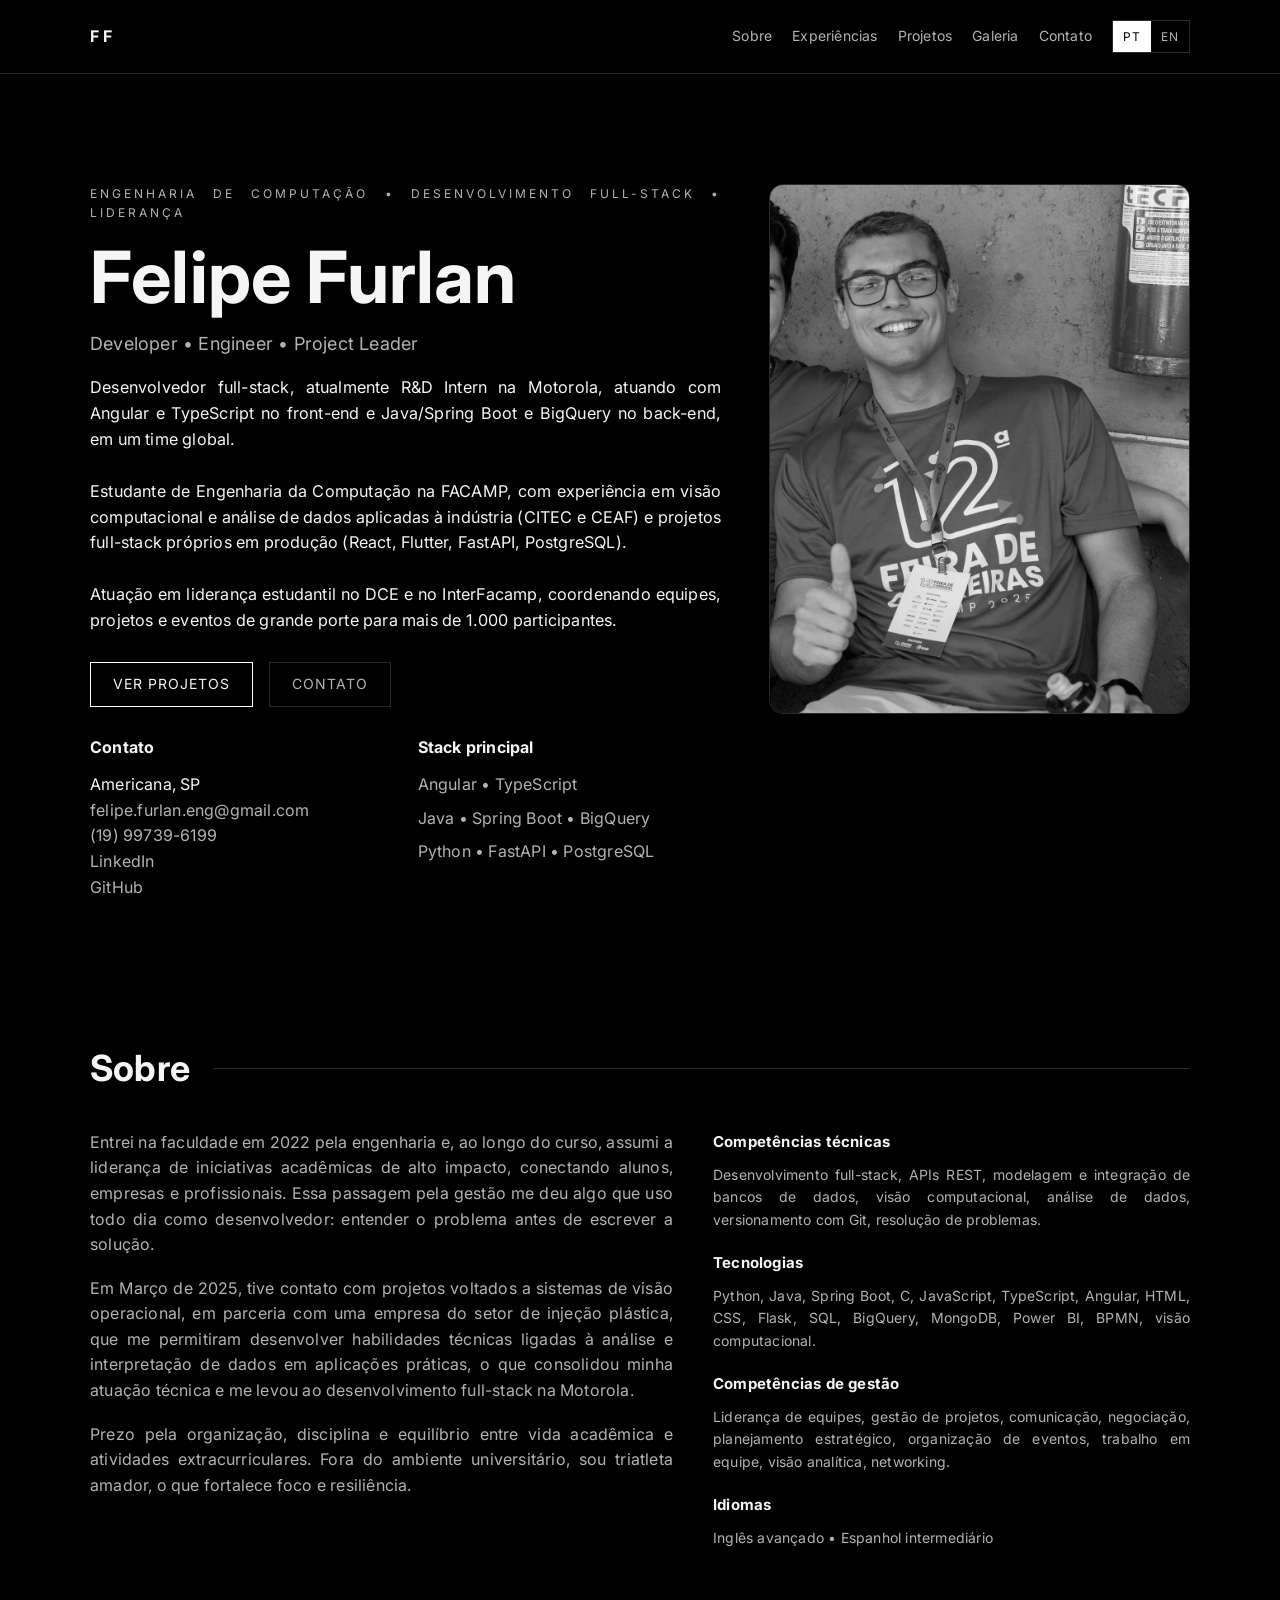
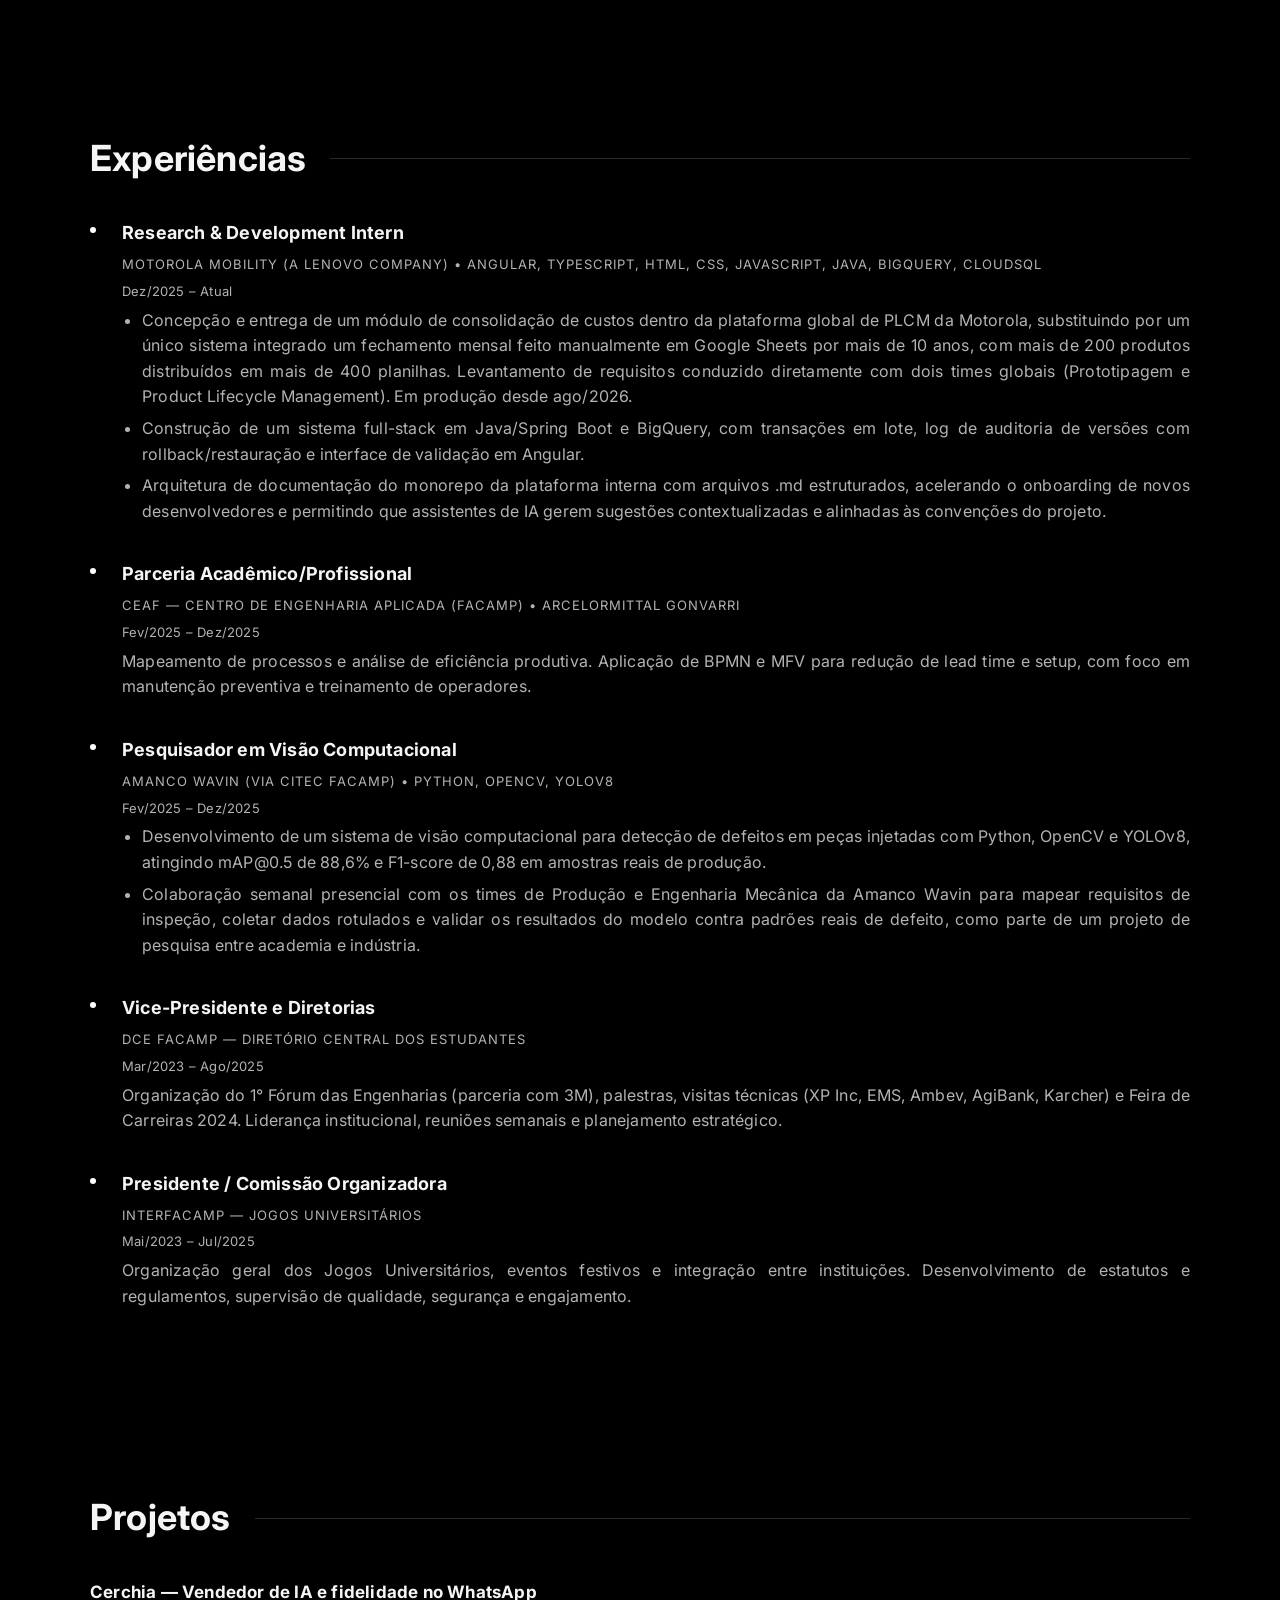
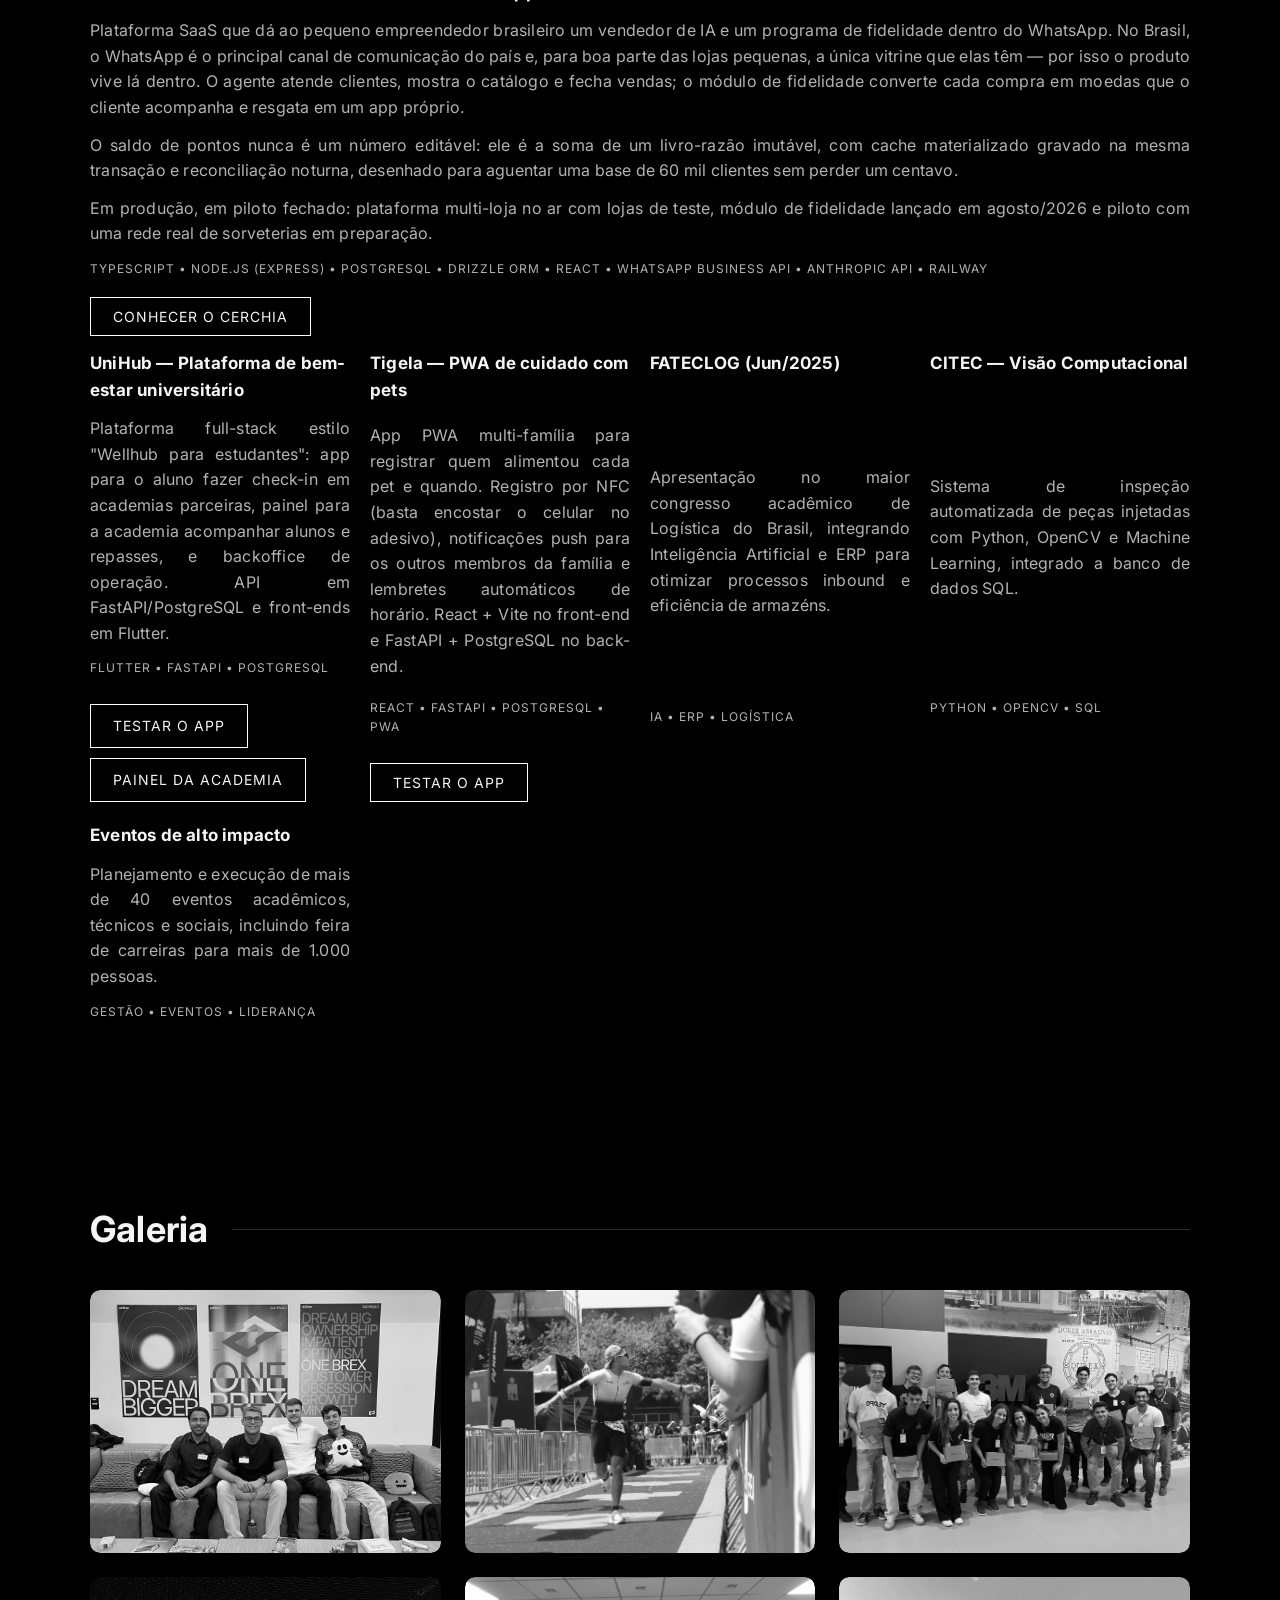
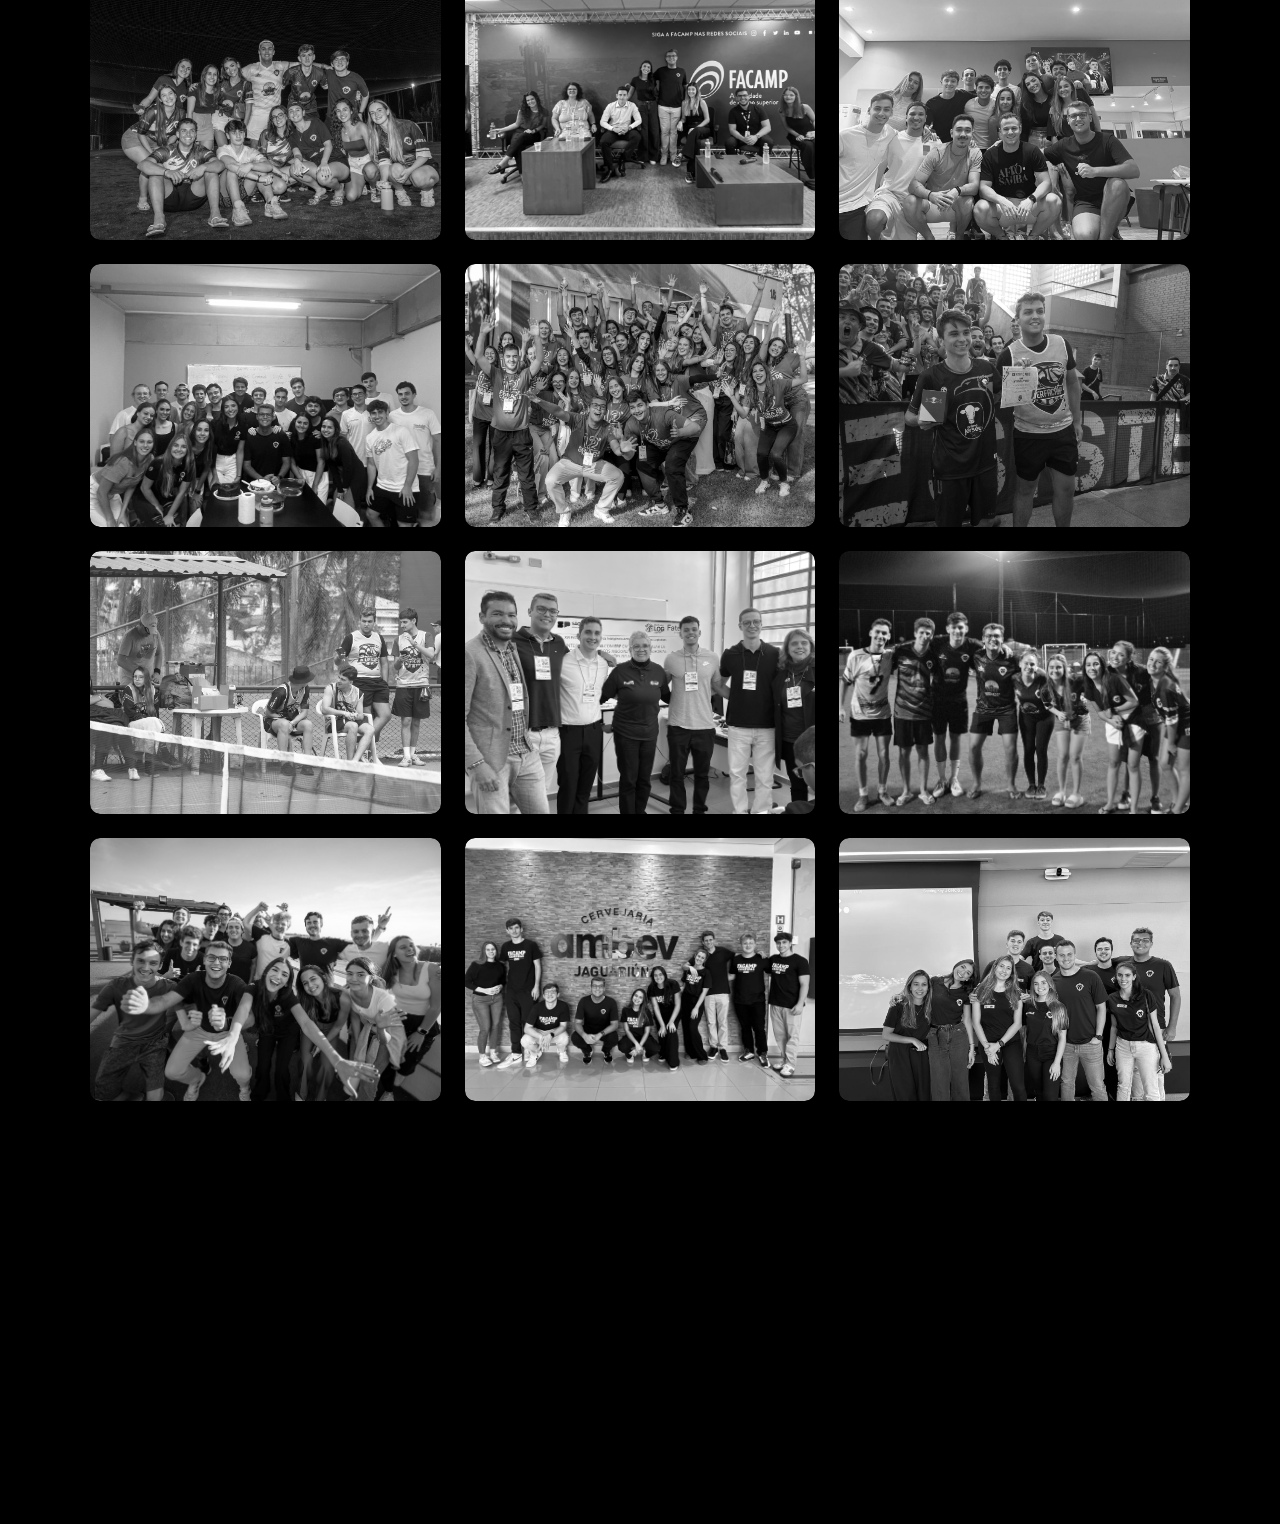
==== commit 3d35f580: "Atualiza experiencias Motorola e Amanco/CITEC, adiciona Cerchia e GitHub - Adiciona Cerchia como pro" ====
--- a/index.html
+++ b/index.html
@@ -84,6 +84,14 @@
                     >LinkedIn</a
                   >
                 </p>
+                <p>
+                  <a
+                    href="https://github.com/lipefurlan"
+                    target="_blank"
+                    rel="noreferrer"
+                    >GitHub</a
+                  >
+                </p>
               </div>
               <div class="info-card">
                 <h3>Stack principal</h3>
@@ -184,37 +192,34 @@
             <article class="timeline-item">
               <span class="timeline-dot" aria-hidden="true"></span>
               <div class="timeline-content">
-                <h3>R&amp;D Intern</h3>
+                <h3>Research &amp; Development Intern</h3>
                 <p class="experience-company">
-                  Motorola • Research &amp; Development • Angular, TypeScript, Java,
-                  Spring Boot, BigQuery
-                </p>
-                <p class="experience-meta">Período: Atual</p>
-                <p class="experience-description">
-                  Desenvolvimento full-stack (Angular/TypeScript no front-end e
-                  Java/Spring Boot no back-end) de um módulo de planejamento e
-                  governança de custos em uma plataforma web interna corporativa,
-                  atuando com time global.
-                </p>
+                  Motorola Mobility (a Lenovo Company) • Angular, TypeScript, HTML,
+                  CSS, JavaScript, Java, BigQuery, CloudSQL
+                </p>
+                <p class="experience-meta">Dez/2025 – Atual</p>
                 <ul class="experience-list">
                   <li>
-                    Edição em lote com salvamento em transação única no BigQuery,
-                    reduzindo chamadas de rede e melhorando a performance da grid
-                    de dados.
+                    Concepção e entrega de um módulo de consolidação de custos
+                    dentro da plataforma global de PLCM da Motorola, substituindo
+                    por um único sistema integrado um fechamento mensal feito
+                    manualmente em Google Sheets por mais de 10 anos, com mais de
+                    200 produtos distribuídos em mais de 400 planilhas.
+                    Levantamento de requisitos conduzido diretamente com dois
+                    times globais (Prototipagem e Product Lifecycle Management).
+                    Em produção desde ago/2026.
                   </li>
                   <li>
-                    Sistema de versionamento com log de auditoria e rollback de
-                    estados, permitindo restaurar versões anteriores das
-                    simulações.
+                    Construção de um sistema full-stack em Java/Spring Boot e
+                    BigQuery, com transações em lote, log de auditoria de versões
+                    com rollback/restauração e interface de validação em Angular.
                   </li>
                   <li>
-                    Arquitetura de dados em camadas (linha de base oficial, visão
-                    de trabalho corrente e ambientes de simulação isolados) para
-                    edição segura sem afetar os dados consolidados.
-                  </li>
-                  <li>
-                    Dashboards de visão consolidada (hierarquia de custos e matriz
-                    de despesas por portfólio) para apoio à tomada de decisão.
+                    Arquitetura de documentação do monorepo da plataforma interna
+                    com arquivos .md estruturados, acelerando o onboarding de
+                    novos desenvolvedores e permitindo que assistentes de IA gerem
+                    sugestões contextualizadas e alinhadas às convenções do
+                    projeto.
                   </li>
                 </ul>
               </div>
@@ -238,18 +243,26 @@
             <article class="timeline-item">
               <span class="timeline-dot" aria-hidden="true"></span>
               <div class="timeline-content">
-                <h3>Parceria Acadêmico/Profissional</h3>
+                <h3>Pesquisador em Visão Computacional</h3>
                 <p class="experience-company">
-                  CITEC — Centro de Inovação e Tecnologia (FACAMP) • Amanco Wavin •
-                  HTML, CSS, JS, Python e banco de dados
+                  Amanco Wavin (via CITEC FACAMP) • Python, OpenCV, YOLOv8
                 </p>
                 <p class="experience-meta">Fev/2025 – Dez/2025</p>
-                <p class="experience-description">
-                  Desenvolvimento de sistema de visão computacional para inspeção
-                  de peças injetadas com Python e técnicas de Machine Learning.
-                  Implementação de detecção de falhas por imagem e integração com
-                  banco de dados.
-                </p>
+                <ul class="experience-list">
+                  <li>
+                    Desenvolvimento de um sistema de visão computacional para
+                    detecção de defeitos em peças injetadas com Python, OpenCV e
+                    YOLOv8, atingindo mAP@0.5 de 88,6% e F1-score de 0,88 em
+                    amostras reais de produção.
+                  </li>
+                  <li>
+                    Colaboração semanal presencial com os times de Produção e
+                    Engenharia Mecânica da Amanco Wavin para mapear requisitos de
+                    inspeção, coletar dados rotulados e validar os resultados do
+                    modelo contra padrões reais de defeito, como parte de um
+                    projeto de pesquisa entre academia e indústria.
+                  </li>
+                </ul>
               </div>
             </article>
             <article class="timeline-item">
@@ -292,6 +305,43 @@
             <div class="divider"></div>
           </div>
           <div class="cards">
+            <article class="card is-featured">
+              <h3>Cerchia — Vendedor de IA e fidelidade no WhatsApp</h3>
+              <p>
+                Plataforma SaaS que dá ao pequeno empreendedor brasileiro um
+                vendedor de IA e um programa de fidelidade dentro do WhatsApp. No
+                Brasil, o WhatsApp é o principal canal de comunicação do país e,
+                para boa parte das lojas pequenas, a única vitrine que elas têm —
+                por isso o produto vive lá dentro. O agente atende clientes, mostra
+                o catálogo e fecha vendas; o módulo de fidelidade converte cada
+                compra em moedas que o cliente acompanha e resgata em um app
+                próprio.
+              </p>
+              <p>
+                O saldo de pontos nunca é um número editável: ele é a soma de um
+                livro-razão imutável, com cache materializado gravado na mesma
+                transação e reconciliação noturna, desenhado para aguentar uma base
+                de 60 mil clientes sem perder um centavo.
+              </p>
+              <p>
+                Em produção, em piloto fechado: plataforma multi-loja no ar com
+                lojas de teste, módulo de fidelidade lançado em agosto/2026 e
+                piloto com uma rede real de sorveterias em preparação.
+              </p>
+              <span class="tag"
+                >TypeScript • Node.js (Express) • PostgreSQL • Drizzle ORM • React
+                • WhatsApp Business API • Anthropic API • Railway</span
+              >
+              <div style="margin-top: 14px">
+                <a
+                  class="btn"
+                  href="https://cerchia.com.br"
+                  target="_blank"
+                  rel="noreferrer"
+                  >Conhecer o Cerchia</a
+                >
+              </div>
+            </article>
             <article class="card">
               <h3>UniHub — Plataforma de bem-estar universitário</h3>
               <p>
@@ -522,6 +572,12 @@
             rel="noreferrer"
             >LinkedIn</a
           >
+          <a
+            href="https://github.com/lipefurlan"
+            target="_blank"
+            rel="noreferrer"
+            >GitHub</a
+          >
           <span>Americana, SP</span>
         </div>
       </div>
--- a/assets/css/style.css
+++ b/assets/css/style.css
@@ -396,6 +396,10 @@
   min-height: unset;
 }
 
+.card.is-featured {
+  grid-column: 1 / -1;
+}
+
 .card h3 {
   font-size: 17px;
 }
